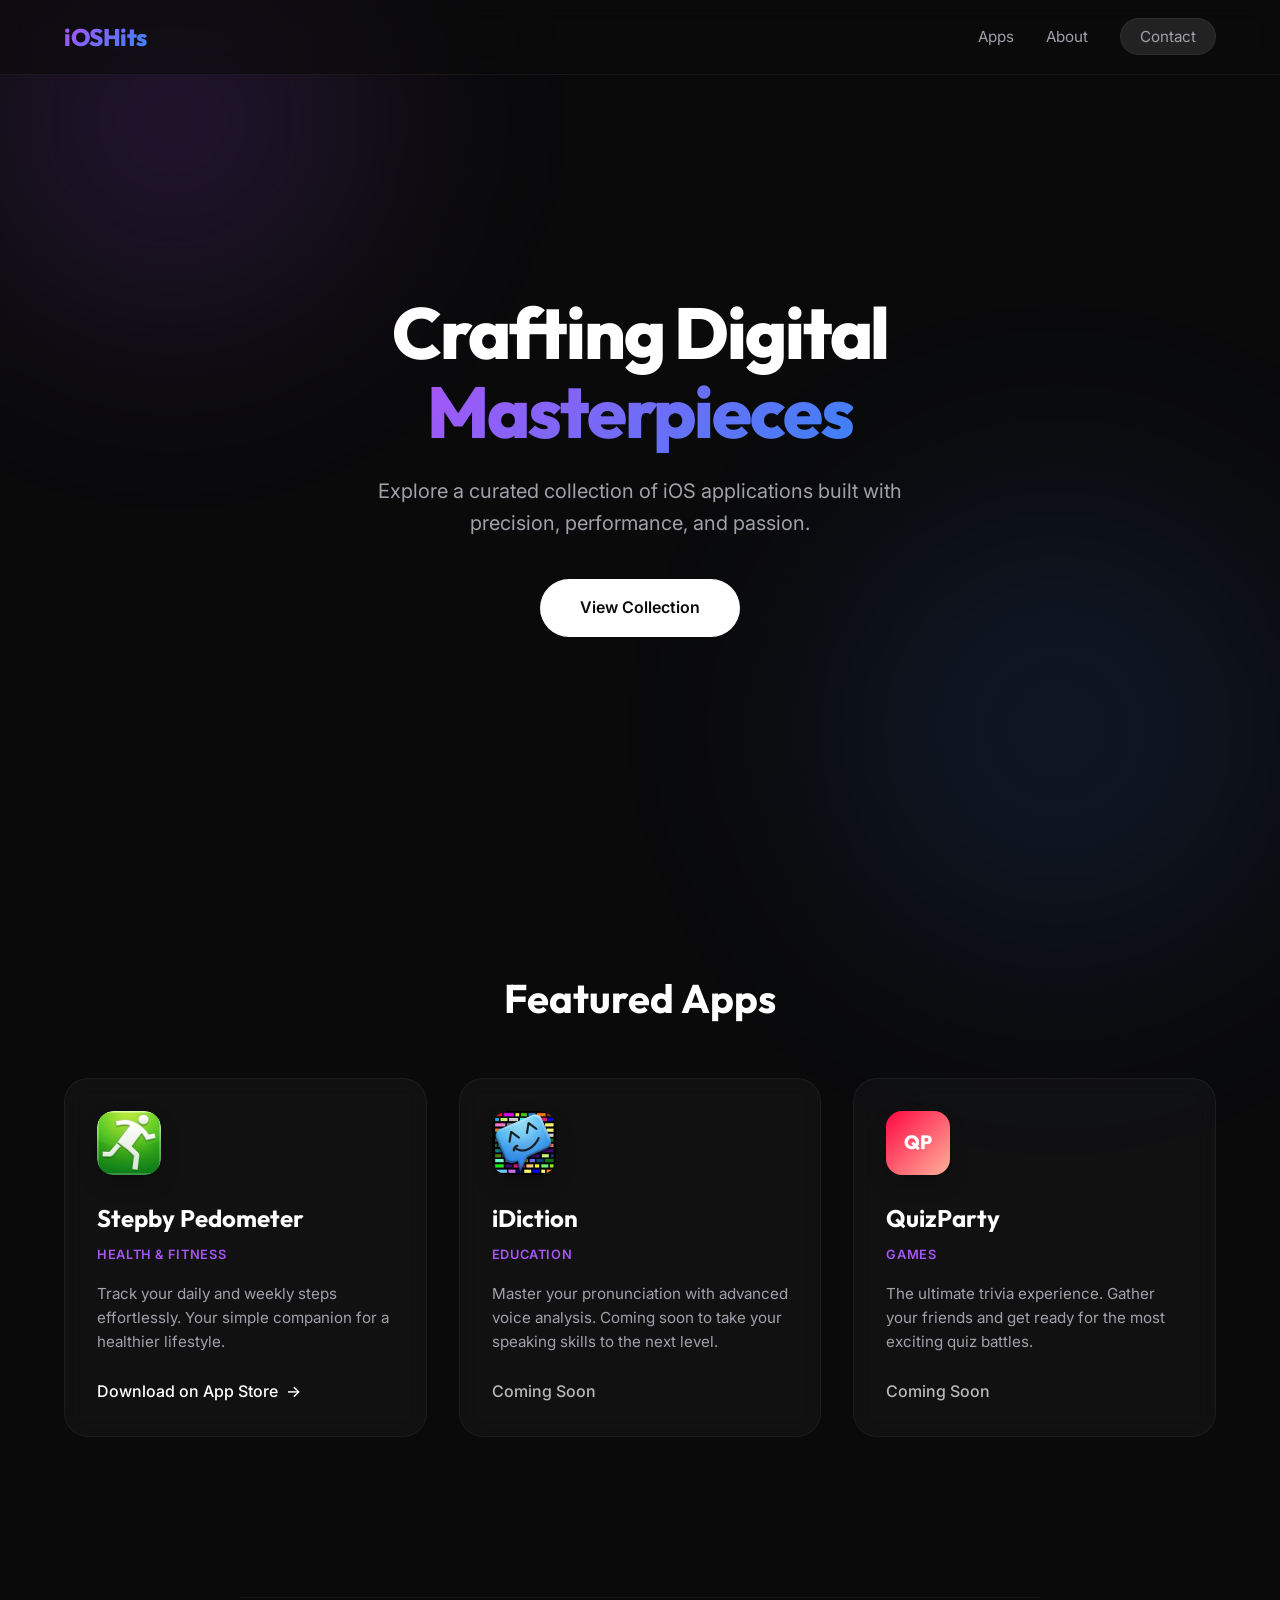
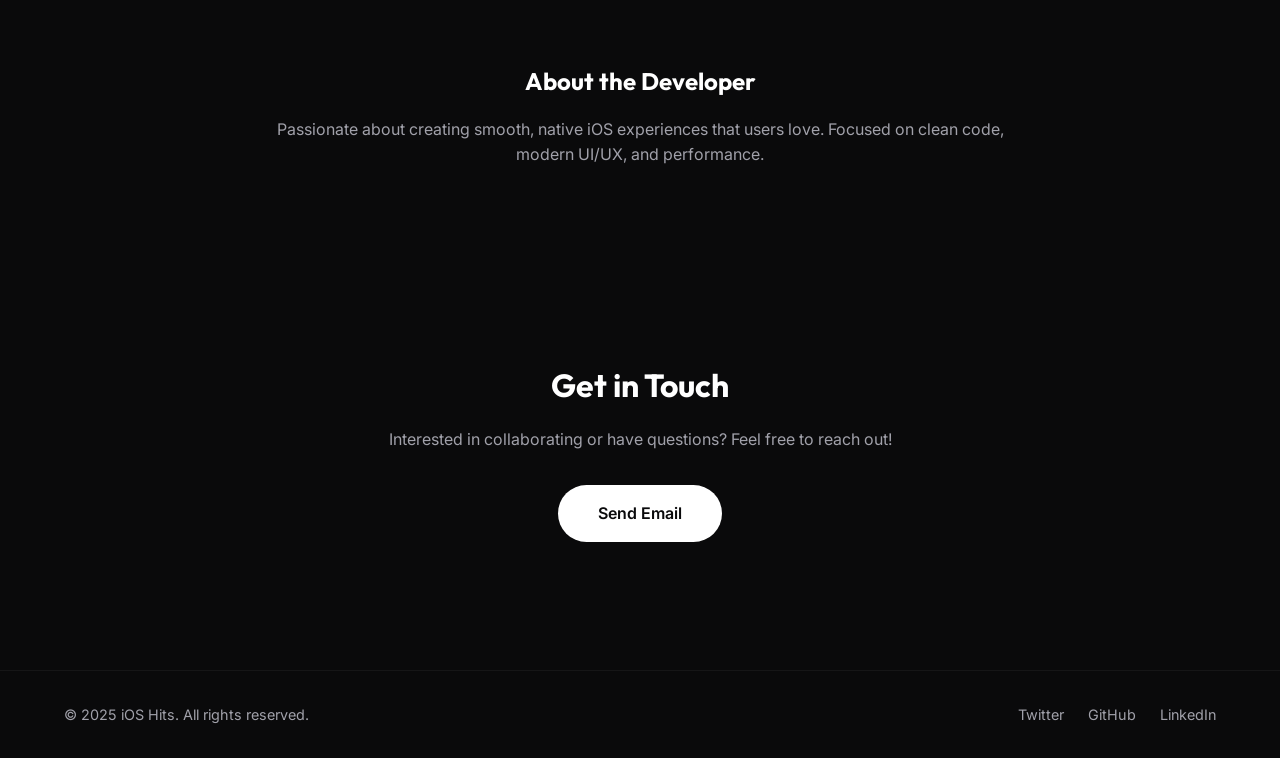
==== index.html @ 5b9ef32a "Fix header + icon styling" ====
<!DOCTYPE html>
<html lang="en">

<head>
    <meta charset="UTF-8">
    <meta name="viewport" content="width=device-width, initial-scale=1.0">
    <title>iOS Hits - Premium Mobile Experiences</title>
    <meta name="description"
        content="Discover a collection of high-quality, crafted iOS applications designed to enhance your daily life.">
    <link rel="stylesheet" href="style.css?v=20251221">
    <link rel="preconnect" href="https://fonts.googleapis.com">
    <link rel="preconnect" href="https://fonts.gstatic.com" crossorigin>
    <link
        href="https://fonts.googleapis.com/css2?family=Outfit:wght@300;400;600;800&family=Inter:wght@400;500;600&display=swap"
        rel="stylesheet">
</head>

<body>
    <div class="background-glob"></div>
    <div class="background-glob-2"></div>

    <header class="glass-header">
        <nav>
            <div class="logo">iOSHits</div>
            <button class="mobile-menu-toggle" aria-label="Toggle menu">
                <span></span>
                <span></span>
                <span></span>
            </button>
            <ul class="nav-links">
                <li><a href="#apps">Apps</a></li>
                <li><a href="#about">About</a></li>
                <li><a href="#contact" class="cta-button">Contact</a></li>
            </ul>
        </nav>
    </header>

    <main>
        <section class="hero">
            <div class="hero-content">
                <h1>Crafting Digital <br><span class="gradient-text">Masterpieces</span></h1>
                <p>Explore a curated collection of iOS applications built with precision, performance, and passion.</p>
                <a href="#apps" class="primary-button">View Collection</a>
            </div>
        </section>

        <section id="apps" class="apps-section">
            <h2 class="section-title">Featured Apps</h2>
            <div class="apps-grid">
                <!-- App 1: Stepby Daily Weekly Pedometer -->
                <div class="app-card glass-card">
                    <div class="app-icon" data-fallback="👟" aria-hidden="true">
                        <img src="stepby_icon_128.jpg" alt="Stepby Pedometer Icon" width="64" height="64" loading="lazy" decoding="async">
                    </div>
                    <div class="app-info">
                        <h3>Stepby Pedometer</h3>
                        <p class="app-tag">Health & Fitness</p>
                        <p class="app-desc">Track your daily and weekly steps effortlessly. Your simple companion for a
                            healthier lifestyle.</p>
                        <a href="https://apps.apple.com/us/app/stepby-daily-weekly-pedometer/id1224976347"
                            target="_blank" class="app-link">Download on App Store <span class="arrow">→</span></a>
                    </div>
                </div>

                <!-- App 2: iDiction -->
                <div class="app-card glass-card">
                    <div class="app-icon" data-fallback="🎤" aria-hidden="true">
                        <img src="idiction_icon_128.jpg" alt="iDiction Icon" width="64" height="64" loading="lazy" decoding="async">
                    </div>
                    <div class="app-info">
                        <h3>iDiction</h3>
                        <p class="app-tag">Education</p>
                        <p class="app-desc">Master your pronunciation with advanced voice analysis. Coming soon to take
                            your speaking skills to the next level.</p>
                        <span class="app-link" style="opacity: 0.7; cursor: default;">Coming Soon</span>
                    </div>
                </div>

                <!-- App 3: QuizParty -->
                <div class="app-card glass-card">
                    <div class="app-icon" style="background: linear-gradient(135deg, #ff0844, #ffb199);">QP</div>
                    <div class="app-info">
                        <h3>QuizParty</h3>
                        <p class="app-tag">Games</p>
                        <p class="app-desc">The ultimate trivia experience. Gather your friends and get ready for the
                            most exciting quiz battles.</p>
                        <span class="app-link" style="opacity: 0.7; cursor: default;">Coming Soon</span>
                    </div>
                </div>
            </div>
        </section>

        <section id="about" class="about-section glass-panel">
            <h2>About the Developer</h2>
            <p>Passionate about creating smooth, native iOS experiences that users love. Focused on clean code, modern
                UI/UX, and performance.</p>
        </section>

        <section id="contact" class="contact-section glass-panel">
            <h2>Get in Touch</h2>
            <p>Interested in collaborating or have questions? Feel free to reach out!</p>
            <a href="mailto:contact@ioshits.com" class="primary-button">Send Email</a>
        </section>
    </main>

    <footer>
        <p>&copy; 2025 iOS Hits. All rights reserved.</p>
        <div class="social-links">
            <a href="#">Twitter</a>
            <a href="#">GitHub</a>
            <a href="#">LinkedIn</a>
        </div>
    </footer>

    <script src="script.js?v=20251221"></script>
</body>

</html>
---- style.css ----
:root {
    --bg-color: #0a0a0b;
    --text-primary: #ffffff;
    --text-secondary: #a1a1aa;
    --accent-gradient: linear-gradient(135deg, #a855f7 0%, #3b82f6 100%);
    --card-bg: rgba(255, 255, 255, 0.03);
    --glass-border: rgba(255, 255, 255, 0.05);
    --primary-font: 'Outfit', sans-serif;
    /* Headings */
    --body-font: 'Inter', sans-serif;
    /* Body */
}

* {
    margin: 0;
    padding: 0;
    box-sizing: border-box;
}

body {
    background-color: var(--bg-color);
    color: var(--text-primary);
    font-family: var(--body-font);
    overflow-x: hidden;
    line-height: 1.6;
}

/* Background Gradients */
.background-glob {
    position: fixed;
    top: -20%;
    left: -10%;
    width: 600px;
    height: 600px;
    background: radial-gradient(circle, rgba(168, 85, 247, 0.2) 0%, rgba(0, 0, 0, 0) 70%);
    border-radius: 50%;
    z-index: -1;
    filter: blur(80px);
    animation: float 20s infinite alternate;
}

.background-glob-2 {
    position: fixed;
    bottom: -20%;
    right: -10%;
    width: 700px;
    height: 700px;
    background: radial-gradient(circle, rgba(59, 130, 246, 0.15) 0%, rgba(0, 0, 0, 0) 70%);
    border-radius: 50%;
    z-index: -1;
    filter: blur(80px);
    animation: float-delayed 25s infinite alternate;
}

@keyframes float {
    0% {
        transform: translate(0, 0);
    }

    100% {
        transform: translate(100px, 50px);
    }
}

@keyframes float-delayed {
    0% {
        transform: translate(0, 0);
    }

    100% {
        transform: translate(-100px, -50px);
    }
}

/* Header */
.glass-header {
    position: fixed;
    top: 0;
    width: 100%;
    padding: 1.5rem 5%;
    background: rgba(10, 10, 11, 0.6);
    backdrop-filter: blur(12px);
    border-bottom: 1px solid var(--glass-border);
    z-index: 1000;
}

.glass-header nav {
    width: 100%;
    display: flex;
    align-items: center;
    justify-content: space-between;
}

.logo {
    font-family: var(--primary-font);
    font-weight: 800;
    font-size: 1.5rem;
    line-height: 1;
    letter-spacing: -0.02em;
    background: var(--accent-gradient);
    -webkit-background-clip: text;
    -webkit-text-fill-color: transparent;
}

.mobile-menu-toggle {
    display: none;
    flex-direction: column;
    gap: 0.4rem;
    background: none;
    border: none;
    cursor: pointer;
    padding: 0.5rem;
    z-index: 1001;
}

.mobile-menu-toggle span {
    width: 25px;
    height: 2px;
    background: var(--text-primary);
    border-radius: 2px;
    transition: all 0.3s;
}

.mobile-menu-toggle.active span:nth-child(1) {
    transform: rotate(45deg) translate(7px, 7px);
}

.mobile-menu-toggle.active span:nth-child(2) {
    opacity: 0;
}

.mobile-menu-toggle.active span:nth-child(3) {
    transform: rotate(-45deg) translate(7px, -7px);
}

.nav-links {
    list-style: none;
    display: flex;
    gap: 2rem;
    align-items: center;
    margin: 0;
    padding: 0;
}

.nav-links li {
    list-style: none;
}

.nav-links li::marker {
    content: '';
}

.nav-links a {
    color: var(--text-secondary);
    text-decoration: none;
    font-size: 0.95rem;
    transition: color 0.3s;
}

.nav-links a:hover {
    color: var(--text-primary);
}

.cta-button {
    padding: 0.5rem 1.2rem;
    background: rgba(255, 255, 255, 0.1);
    border-radius: 20px;
    border: 1px solid var(--glass-border);
    transition: all 0.3s;
}

.cta-button:hover {
    background: rgba(255, 255, 255, 0.2);
    transform: translateY(-2px);
}

/* Hero Section */
.hero {
    min-height: 90vh;
    display: flex;
    align-items: center;
    justify-content: center;
    text-align: center;
    padding: 0 1rem;
    margin-top: 60px;
}

.hero h1 {
    font-family: var(--primary-font);
    font-size: 4.5rem;
    line-height: 1.1;
    font-weight: 800;
    margin-bottom: 1.5rem;
    letter-spacing: -0.03em;
}

.gradient-text {
    background: var(--accent-gradient);
    -webkit-background-clip: text;
    -webkit-text-fill-color: transparent;
}

.hero p {
    font-size: 1.25rem;
    color: var(--text-secondary);
    max-width: 600px;
    margin: 0 auto 2.5rem;
}

.primary-button {
    display: inline-block;
    padding: 1rem 2.5rem;
    background: var(--text-primary);
    color: var(--bg-color);
    text-decoration: none;
    font-weight: 600;
    border-radius: 50px;
    transition: transform 0.3s, box-shadow 0.3s;
}

.primary-button:hover {
    transform: translateY(-3px);
    box-shadow: 0 10px 30px rgba(255, 255, 255, 0.15);
}

/* Apps Section */
.apps-section {
    padding: 6rem 5%;
}

.section-title {
    font-family: var(--primary-font);
    font-size: 2.5rem;
    margin-bottom: 3rem;
    text-align: center;
}

.apps-grid {
    display: grid;
    grid-template-columns: repeat(auto-fit, minmax(300px, 1fr));
    gap: 2rem;
    max-width: 1200px;
    margin: 0 auto;
}

.glass-card {
    background: var(--card-bg);
    border: 1px solid var(--glass-border);
    border-radius: 24px;
    padding: 2rem;
    transition: transform 0.3s, background 0.3s;
    backdrop-filter: blur(10px);
    display: flex;
    flex-direction: column;
    align-items: flex-start;
}

.glass-card:hover {
    transform: translateY(-10px);
    background: rgba(255, 255, 255, 0.06);
    border-color: rgba(255, 255, 255, 0.1);
}

.app-icon {
    width: 64px;
    height: 64px;
    border-radius: 16px;
    margin-bottom: 1.5rem;
    display: flex;
    align-items: center;
    justify-content: center;
    padding: 0;
    font-weight: 800;
    font-family: var(--primary-font);
    font-size: 1.2rem;
    line-height: 1;
    color: white;
    box-shadow: 0 10px 20px rgba(0, 0, 0, 0.2);
    overflow: hidden;
    background: var(--card-bg);
}

.app-icon img {
    width: 100%;
    height: 100%;
    display: block;
    object-fit: cover;
    border-radius: 16px;
    -webkit-mask-image: -webkit-radial-gradient(white, black);
}

.app-info h3 {
    font-size: 1.5rem;
    margin-bottom: 0.5rem;
    font-family: var(--primary-font);
}

.app-tag {
    font-size: 0.8rem;
    text-transform: uppercase;
    letter-spacing: 0.05em;
    color: #a855f7;
    margin-bottom: 1rem;
    font-weight: 600;
}

.app-desc {
    color: var(--text-secondary);
    margin-bottom: 1.5rem;
    font-size: 0.95rem;
}

.app-link {
    color: var(--text-primary);
    text-decoration: none;
    font-weight: 500;
    display: flex;
    align-items: center;
    gap: 0.5rem;
    margin-top: auto;
    transition: gap 0.3s;
}

.app-link:hover {
    gap: 0.8rem;
    background: var(--accent-gradient);
    -webkit-background-clip: text;
    -webkit-text-fill-color: transparent;
}

/* About Section */
.about-section {
    max-width: 800px;
    margin: 4rem auto;
    text-align: center;
    padding: 4rem 2rem;
    border-top: 1px solid var(--glass-border);
}

.about-section h2 {
    font-family: var(--primary-font);
    margin-bottom: 1rem;
}

.about-section p {
    color: var(--text-secondary);
}

/* Contact Section */
.contact-section {
    max-width: 800px;
    margin: 4rem auto;
    text-align: center;
    padding: 4rem 2rem;
}

.contact-section h2 {
    font-family: var(--primary-font);
    margin-bottom: 1rem;
    font-size: 2rem;
}

.contact-section p {
    color: var(--text-secondary);
    margin-bottom: 2rem;
}

/* Footer */
footer {
    padding: 2rem 5%;
    border-top: 1px solid var(--glass-border);
    display: flex;
    justify-content: space-between;
    align-items: center;
    color: var(--text-secondary);
    font-size: 0.9rem;
}

.social-links {
    display: flex;
    gap: 1.5rem;
}

.social-links a {
    color: var(--text-secondary);
    text-decoration: none;
    transition: color 0.3s;
}

.social-links a:hover {
    color: var(--text-primary);
}

/* Responsive */
@media (max-width: 768px) {
    .hero h1 {
        font-size: 3rem;
    }

    .glass-header {
        padding: 1.5rem;
    }
        margin-top: 110px;
    .mobile-menu-toggle {
        display: flex;
    }

    .nav-links {
        position: fixed;
        top: 70px;
        right: -100%;
        width: 70%;
        height: calc(100vh - 70px);
        background: rgba(10, 10, 11, 0.95);
        backdrop-filter: blur(20px);
        flex-direction: column;
        padding: 2rem;
        gap: 1.5rem;
        border-left: 1px solid var(--glass-border);
        transition: right 0.3s ease;
    }

    .nav-links.active {
        right: 0;
    }

    .nav-links li {
        width: 100%;
    }

    .nav-links a {
        font-size: 1.2rem;
    }

    footer {
        flex-direction: column;
        gap: 1rem;
        text-align: center;
    }
}
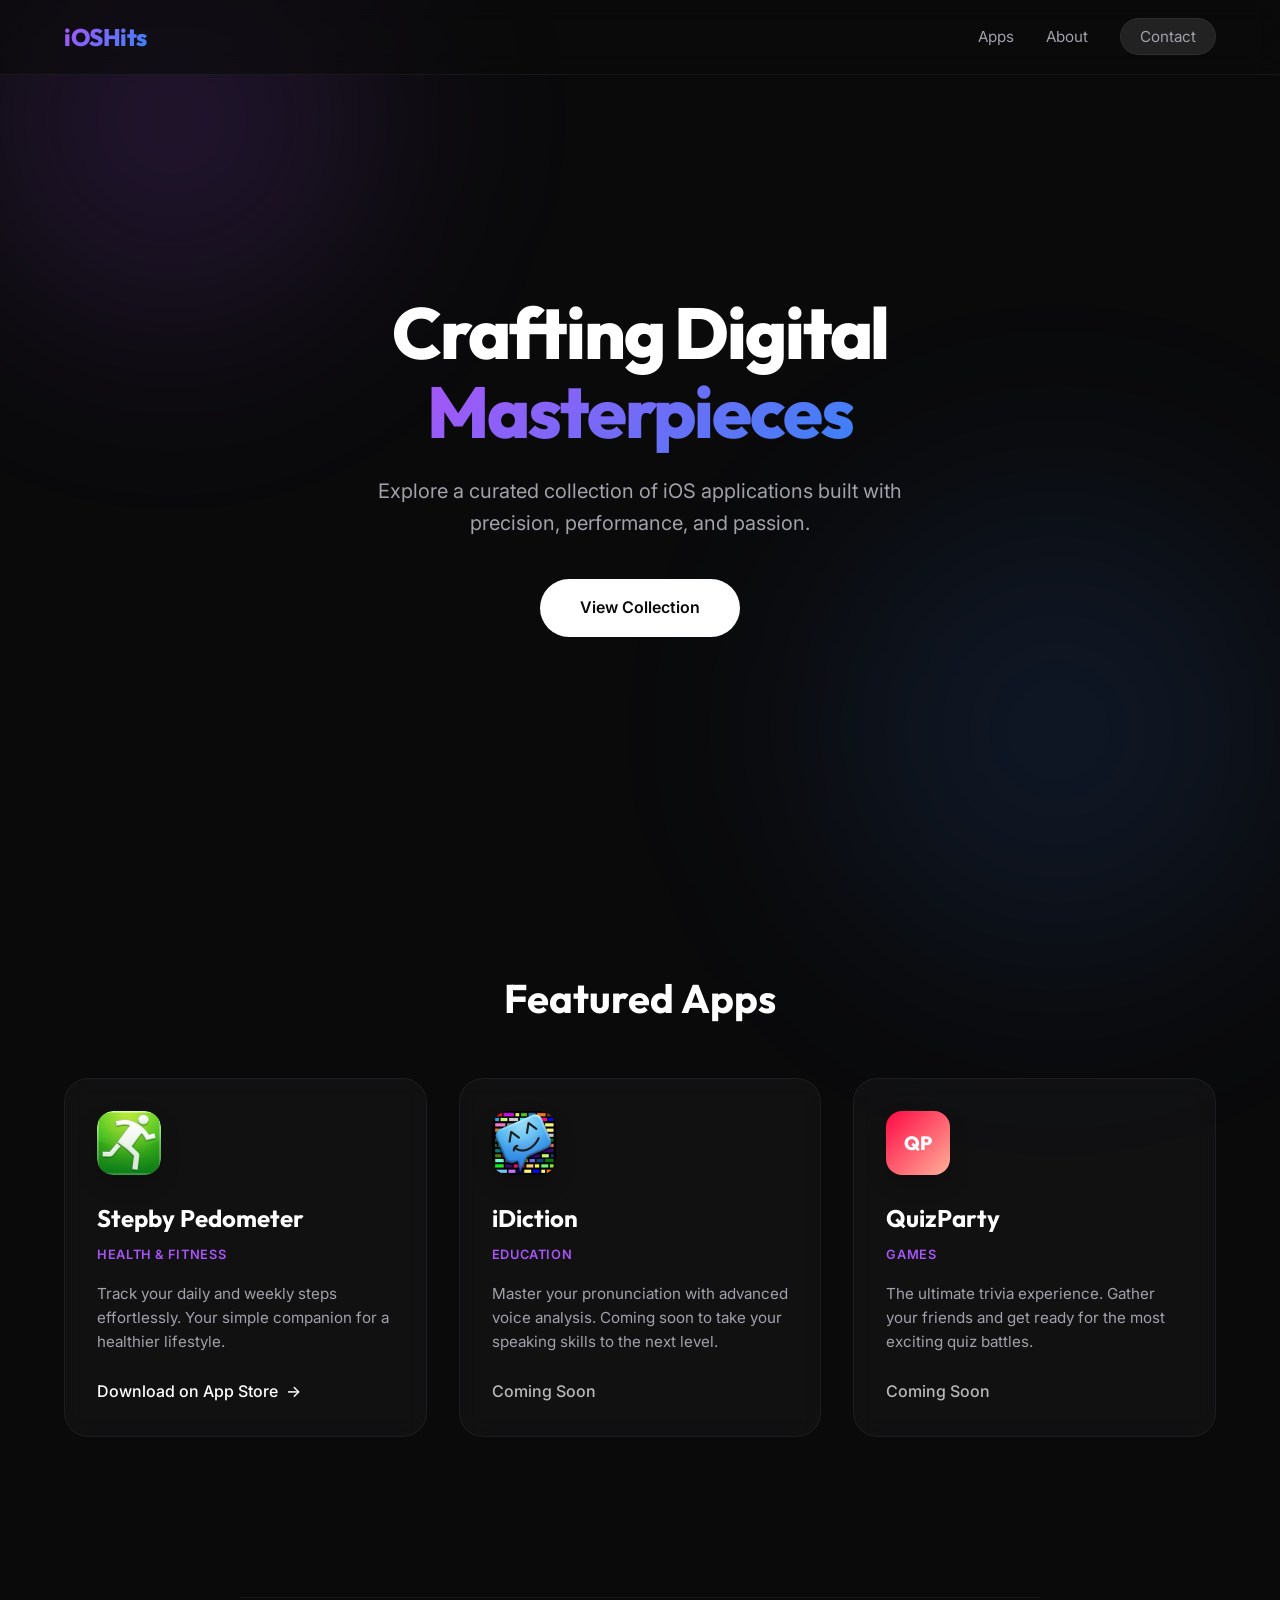
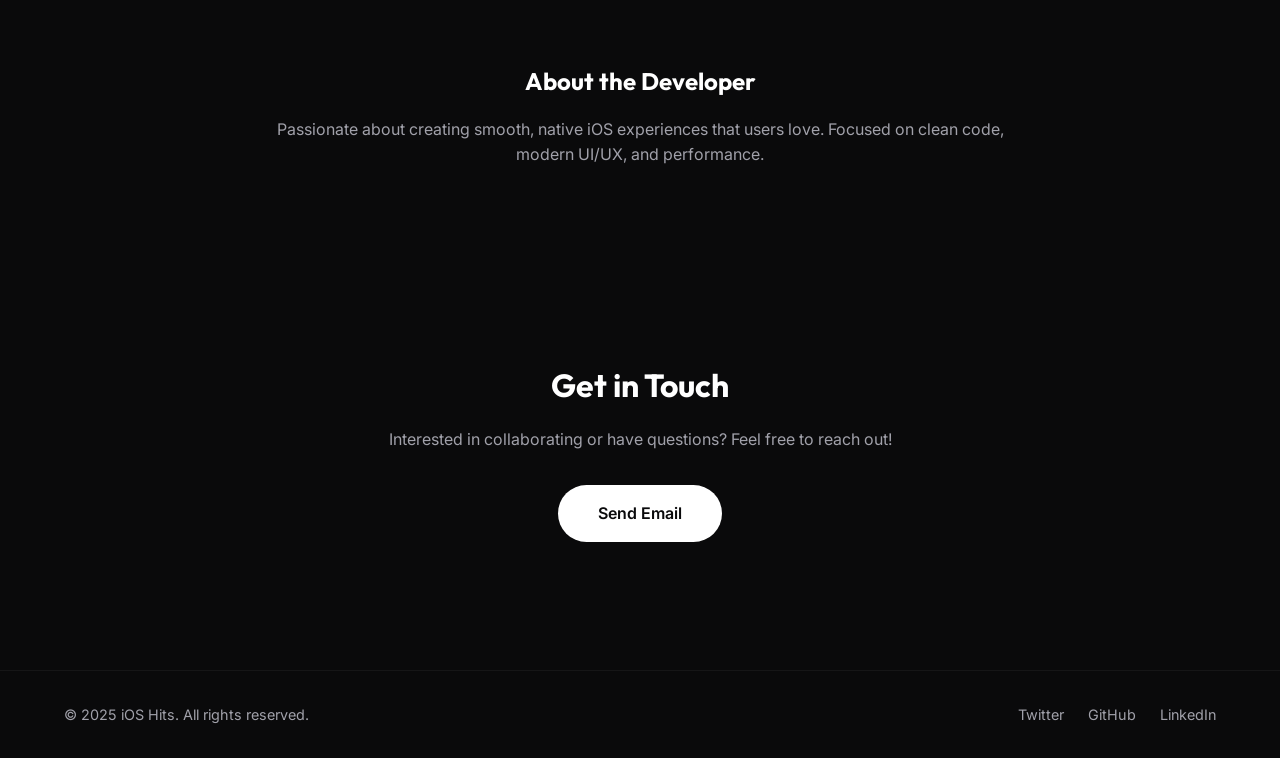
==== commit 01636f7e: "Add HIT favicon" ====
--- a/index.html
+++ b/index.html
@@ -7,6 +7,8 @@
     <title>iOS Hits - Premium Mobile Experiences</title>
     <meta name="description"
         content="Discover a collection of high-quality, crafted iOS applications designed to enhance your daily life.">
+    <link rel="icon" href="favicon.svg?v=20251221-2" type="image/svg+xml">
+    <link rel="icon" href="favicon.svg?v=20251221-2" sizes="any">
     <link rel="stylesheet" href="style.css?v=20251221">
     <link rel="preconnect" href="https://fonts.googleapis.com">
     <link rel="preconnect" href="https://fonts.gstatic.com" crossorigin>
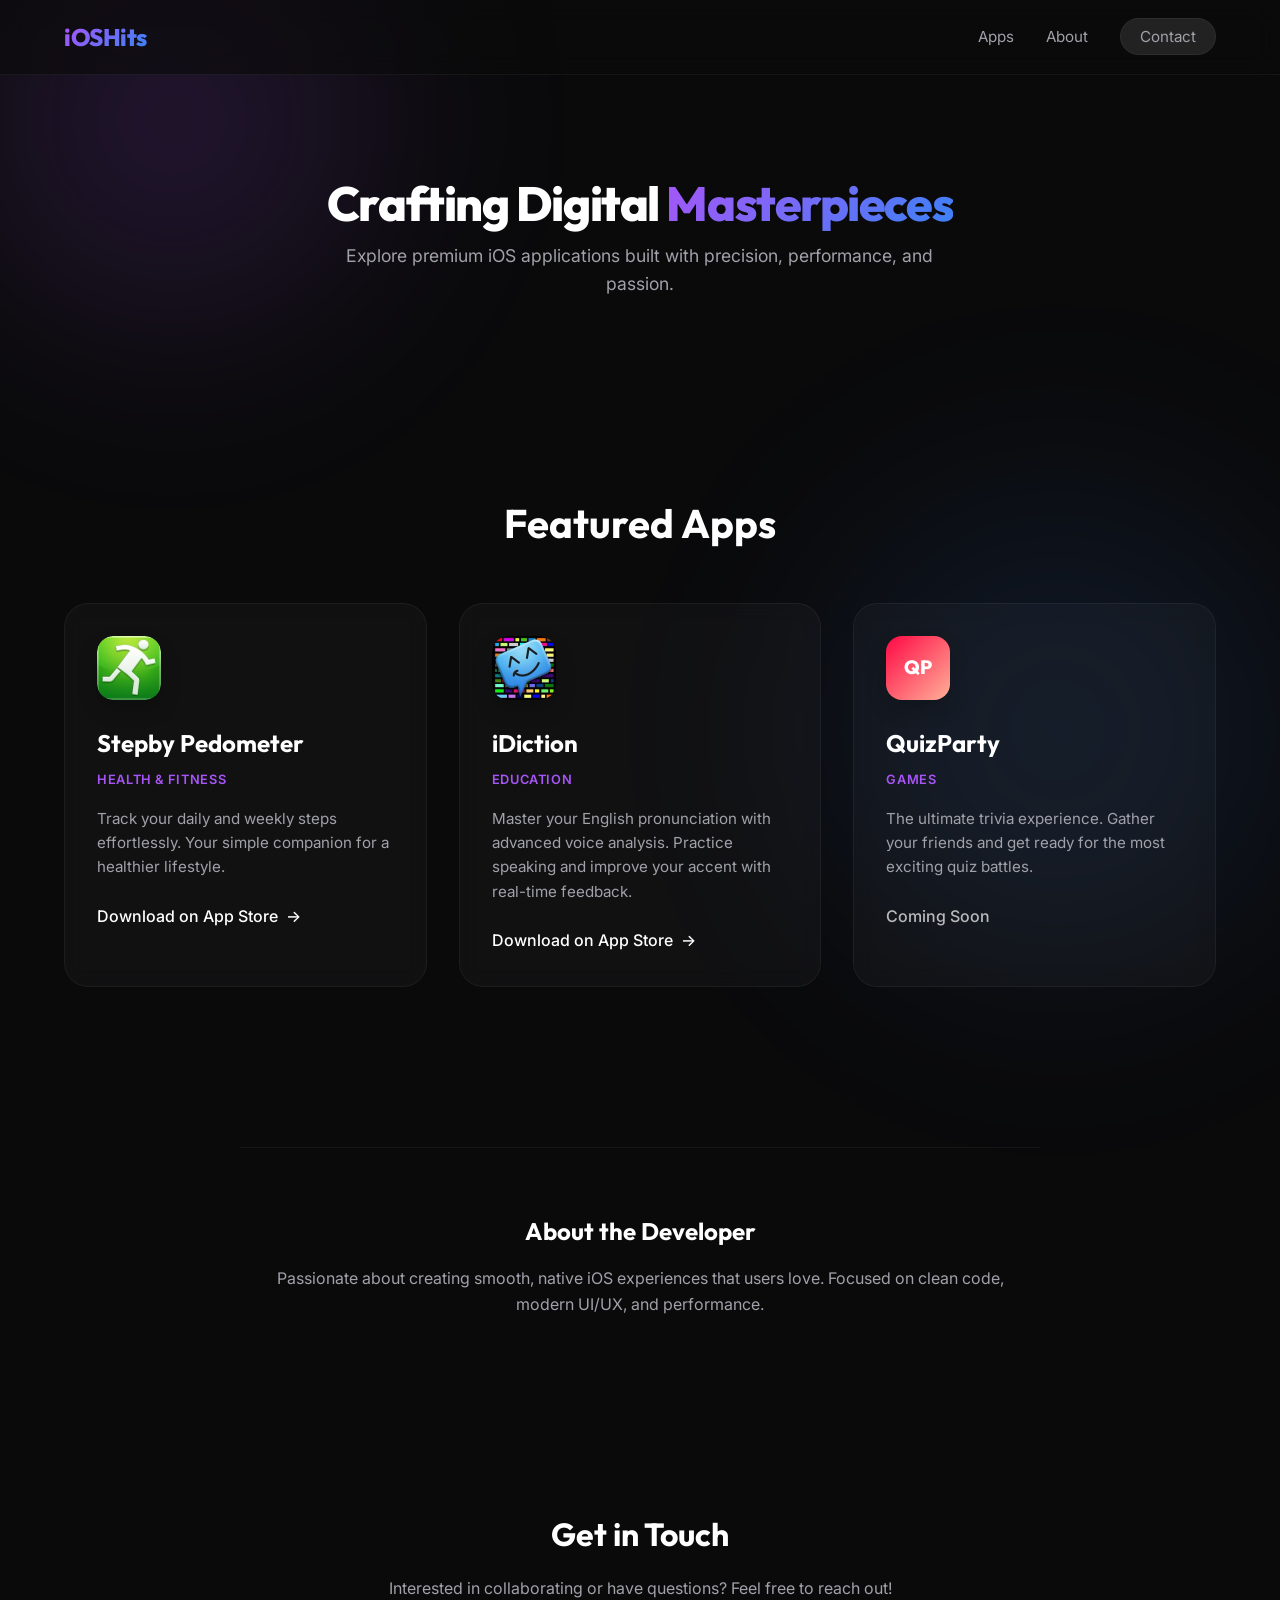
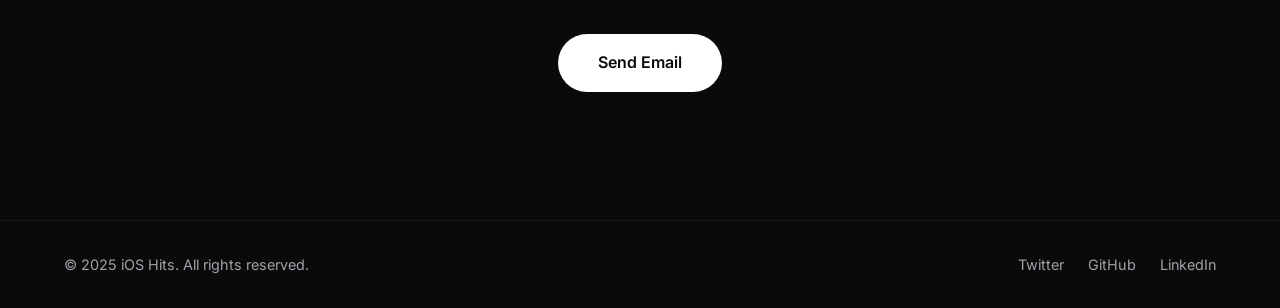
==== commit 9948fc8b: "Major SEO and UX improvements - iDiction App Store link, compact hero, meta tags, sitemap, robots.tx" ====
--- a/index.html
+++ b/index.html
@@ -4,17 +4,88 @@
 <head>
     <meta charset="UTF-8">
     <meta name="viewport" content="width=device-width, initial-scale=1.0">
-    <title>iOS Hits - Premium Mobile Experiences</title>
+    <title>iOS Hits - Premium iOS Applications | Stepby & iDiction</title>
     <meta name="description"
-        content="Discover a collection of high-quality, crafted iOS applications designed to enhance your daily life.">
+        content="Discover premium iOS applications by iOS Hits. Download Stepby Pedometer for step tracking and iDiction for pronunciation mastery. Available on the App Store.">
+    <meta name="keywords"
+        content="iOS apps, iPhone apps, Stepby, iDiction, pedometer, pronunciation app, step counter, English pronunciation, App Store">
+    <meta name="author" content="iOS Hits">
+    <meta name="robots" content="index, follow">
+
+    <!-- Open Graph / Facebook -->
+    <meta property="og:type" content="website">
+    <meta property="og:url" content="https://ioshits.com/">
+    <meta property="og:title" content="iOS Hits - Premium iOS Applications">
+    <meta property="og:description"
+        content="Discover premium iOS applications. Download Stepby Pedometer and iDiction from the App Store.">
+    <meta property="og:image" content="https://ioshits.com/og-image.png">
+    <meta property="og:site_name" content="iOS Hits">
+
+    <!-- Twitter -->
+    <meta name="twitter:card" content="summary_large_image">
+    <meta name="twitter:url" content="https://ioshits.com/">
+    <meta name="twitter:title" content="iOS Hits - Premium iOS Applications">
+    <meta name="twitter:description"
+        content="Discover premium iOS applications. Download Stepby Pedometer and iDiction from the App Store.">
+    <meta name="twitter:image" content="https://ioshits.com/og-image.png">
+
+    <!-- Canonical URL -->
+    <link rel="canonical" href="https://ioshits.com/">
+
     <link rel="icon" href="favicon.svg?v=20251221-2" type="image/svg+xml">
     <link rel="icon" href="favicon.svg?v=20251221-2" sizes="any">
-    <link rel="stylesheet" href="style.css?v=20251221">
+    <link rel="stylesheet" href="style.css?v=20251224">
     <link rel="preconnect" href="https://fonts.googleapis.com">
     <link rel="preconnect" href="https://fonts.gstatic.com" crossorigin>
     <link
         href="https://fonts.googleapis.com/css2?family=Outfit:wght@300;400;600;800&family=Inter:wght@400;500;600&display=swap"
         rel="stylesheet">
+
+    <!-- Structured Data -->
+    <script type="application/ld+json">
+    {
+        "@context": "https://schema.org",
+        "@type": "Organization",
+        "name": "iOS Hits",
+        "url": "https://ioshits.com",
+        "logo": "https://ioshits.com/favicon.svg",
+        "description": "Premium iOS application developer",
+        "sameAs": []
+    }
+    </script>
+    <script type="application/ld+json">
+    {
+        "@context": "https://schema.org",
+        "@type": "SoftwareApplication",
+        "name": "Stepby Pedometer",
+        "operatingSystem": "iOS",
+        "applicationCategory": "HealthApplication",
+        "offers": {
+            "@type": "Offer",
+            "price": "0",
+            "priceCurrency": "USD"
+        },
+        "aggregateRating": {
+            "@type": "AggregateRating",
+            "ratingValue": "4.5",
+            "ratingCount": "100"
+        }
+    }
+    </script>
+    <script type="application/ld+json">
+    {
+        "@context": "https://schema.org",
+        "@type": "SoftwareApplication",
+        "name": "iDiction",
+        "operatingSystem": "iOS",
+        "applicationCategory": "EducationalApplication",
+        "offers": {
+            "@type": "Offer",
+            "price": "0",
+            "priceCurrency": "USD"
+        }
+    }
+    </script>
 </head>
 
 <body>
@@ -38,11 +109,10 @@
     </header>
 
     <main>
-        <section class="hero">
+        <section class="hero hero-compact">
             <div class="hero-content">
-                <h1>Crafting Digital <br><span class="gradient-text">Masterpieces</span></h1>
-                <p>Explore a curated collection of iOS applications built with precision, performance, and passion.</p>
-                <a href="#apps" class="primary-button">View Collection</a>
+                <h1>Crafting Digital <span class="gradient-text">Masterpieces</span></h1>
+                <p>Explore premium iOS applications built with precision, performance, and passion.</p>
             </div>
         </section>
 
@@ -52,7 +122,8 @@
                 <!-- App 1: Stepby Daily Weekly Pedometer -->
                 <div class="app-card glass-card">
                     <div class="app-icon" data-fallback="👟" aria-hidden="true">
-                        <img src="stepby_icon_128.jpg" alt="Stepby Pedometer Icon" width="64" height="64" loading="lazy" decoding="async">
+                        <img src="stepby_icon_128.jpg" alt="Stepby Pedometer Icon" width="64" height="64" loading="lazy"
+                            decoding="async">
                     </div>
                     <div class="app-info">
                         <h3>Stepby Pedometer</h3>
@@ -67,14 +138,16 @@
                 <!-- App 2: iDiction -->
                 <div class="app-card glass-card">
                     <div class="app-icon" data-fallback="🎤" aria-hidden="true">
-                        <img src="idiction_icon_128.jpg" alt="iDiction Icon" width="64" height="64" loading="lazy" decoding="async">
+                        <img src="idiction_icon_128.jpg" alt="iDiction - English Pronunciation App Icon" width="64"
+                            height="64" loading="lazy" decoding="async">
                     </div>
                     <div class="app-info">
                         <h3>iDiction</h3>
                         <p class="app-tag">Education</p>
-                        <p class="app-desc">Master your pronunciation with advanced voice analysis. Coming soon to take
-                            your speaking skills to the next level.</p>
-                        <span class="app-link" style="opacity: 0.7; cursor: default;">Coming Soon</span>
+                        <p class="app-desc">Master your English pronunciation with advanced voice analysis. Practice
+                            speaking and improve your accent with real-time feedback.</p>
+                        <a href="https://apps.apple.com/us/app/idiction/id1199822929" target="_blank" rel="noopener"
+                            class="app-link">Download on App Store <span class="arrow">→</span></a>
                     </div>
                 </div>
 
--- a/style.css
+++ b/style.css
@@ -185,6 +185,23 @@
     margin-top: 60px;
 }
 
+.hero.hero-compact {
+    min-height: 35vh;
+    padding: 2rem 1rem;
+    margin-top: 80px;
+    margin-bottom: 0;
+}
+
+.hero.hero-compact h1 {
+    font-size: 3rem;
+    margin-bottom: 0.75rem;
+}
+
+.hero.hero-compact p {
+    margin-bottom: 0;
+    font-size: 1.1rem;
+}
+
 .hero h1 {
     font-family: var(--primary-font);
     font-size: 4.5rem;
@@ -400,7 +417,16 @@
     .glass-header {
         padding: 1.5rem;
     }
-        margin-top: 110px;
+
+    .hero.hero-compact {
+        margin-top: 90px;
+        min-height: 25vh;
+    }
+
+    .hero.hero-compact h1 {
+        font-size: 2rem;
+    }
+
     .mobile-menu-toggle {
         display: flex;
     }
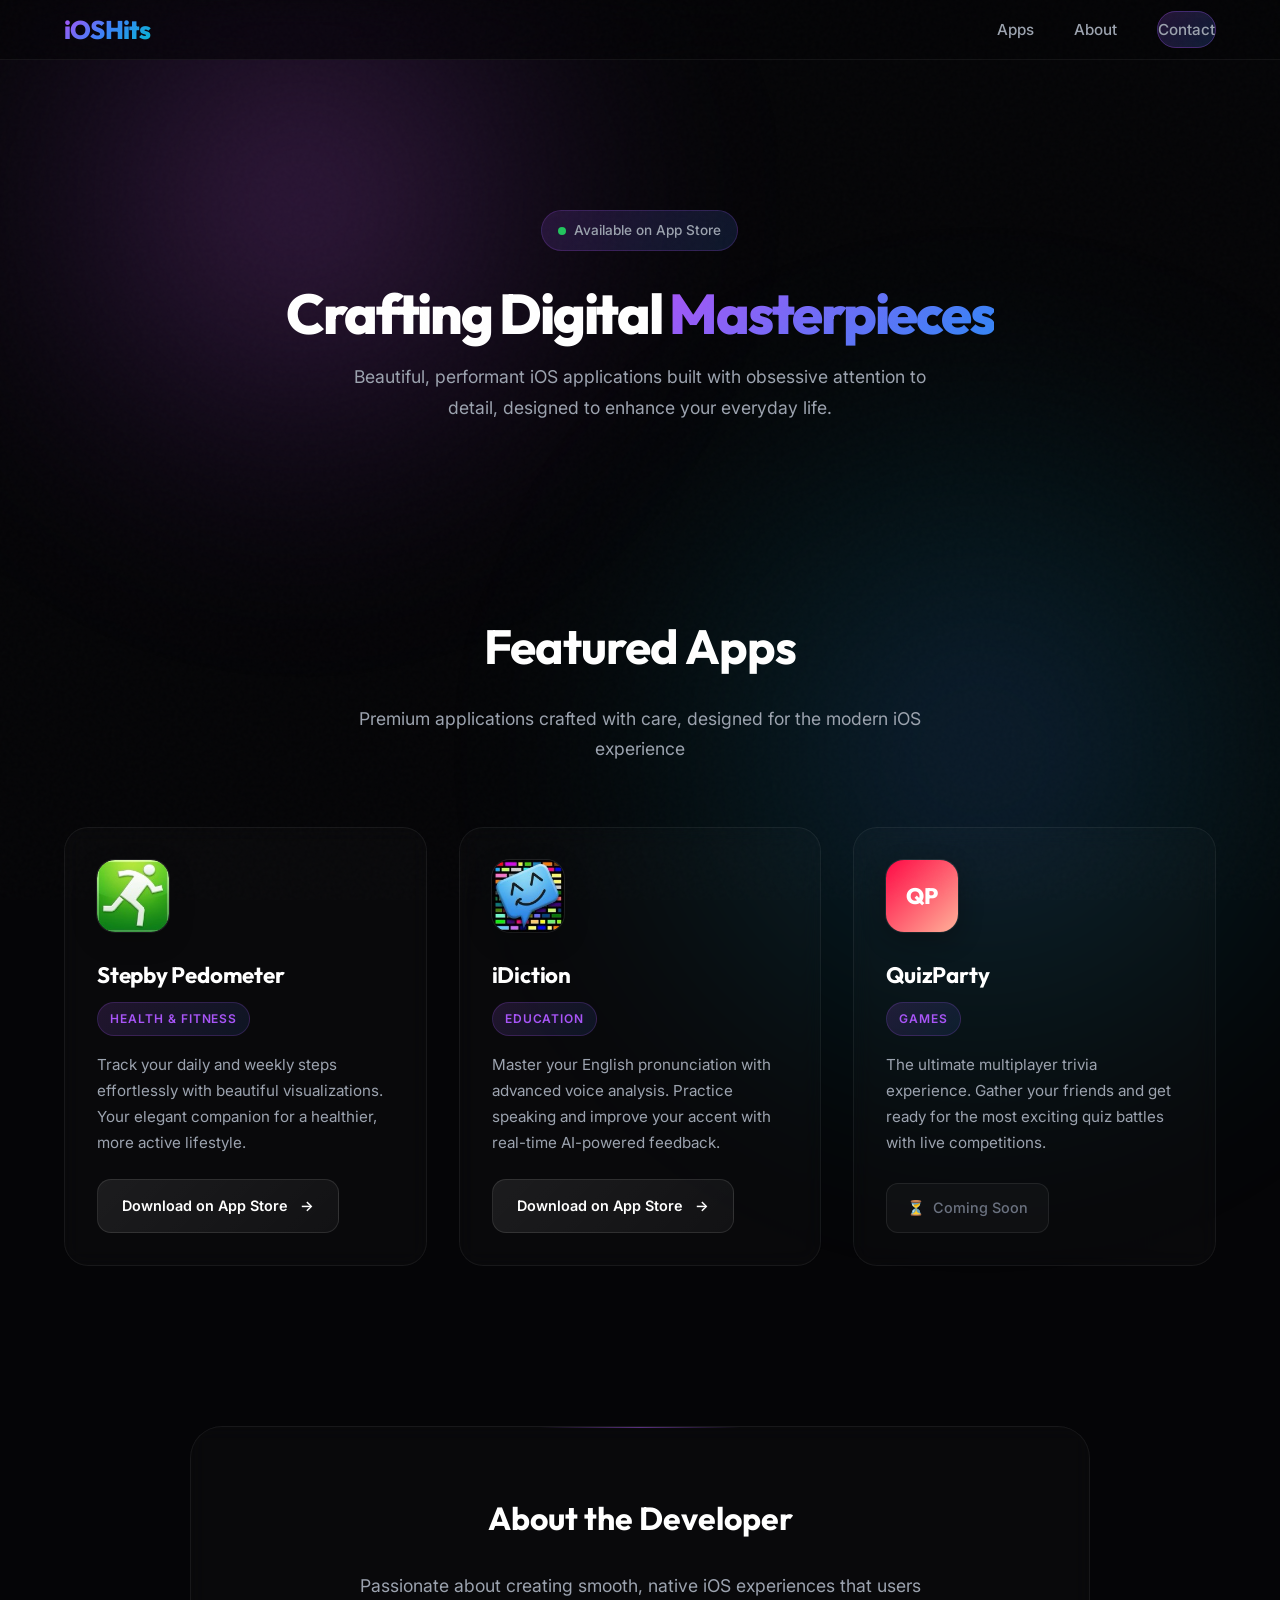
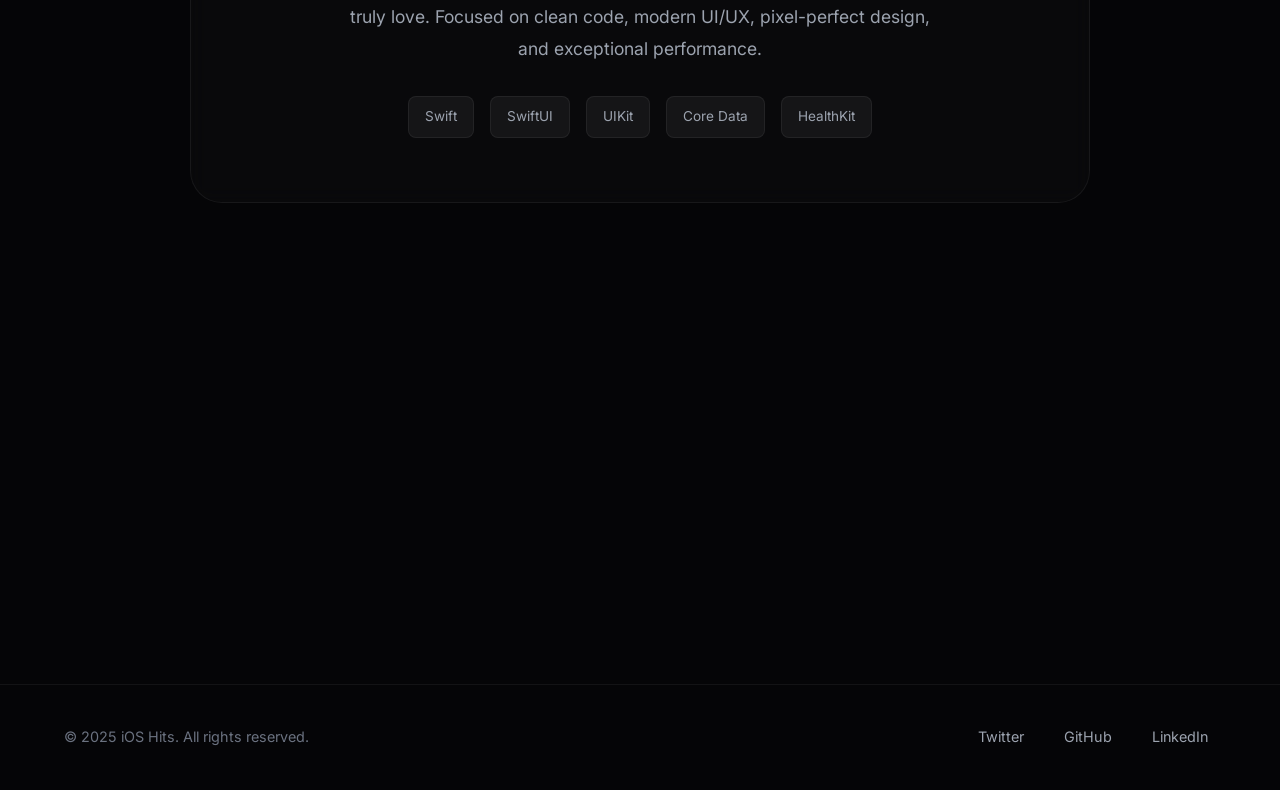
==== commit 05857936: "Redesign landing page with enhanced UI and animations Revamps index.html, script.js, and style.css w" ====
--- a/index.html
+++ b/index.html
@@ -11,6 +11,7 @@
         content="iOS apps, iPhone apps, Stepby, iDiction, pedometer, pronunciation app, step counter, English pronunciation, App Store">
     <meta name="author" content="iOS Hits">
     <meta name="robots" content="index, follow">
+    <meta name="theme-color" content="#050507">
 
     <!-- Open Graph / Facebook -->
     <meta property="og:type" content="website">
@@ -32,13 +33,14 @@
     <!-- Canonical URL -->
     <link rel="canonical" href="https://ioshits.com/">
 
-    <link rel="icon" href="favicon.svg?v=20251221-2" type="image/svg+xml">
-    <link rel="icon" href="favicon.svg?v=20251221-2" sizes="any">
-    <link rel="stylesheet" href="style.css?v=20251224">
+    <link rel="icon" href="favicon.svg?v=20251228" type="image/svg+xml">
+    <link rel="icon" href="favicon.svg?v=20251228" sizes="any">
+    <link rel="apple-touch-icon" href="favicon.svg?v=20251228">
+    <link rel="stylesheet" href="style.css?v=20251228">
     <link rel="preconnect" href="https://fonts.googleapis.com">
     <link rel="preconnect" href="https://fonts.gstatic.com" crossorigin>
     <link
-        href="https://fonts.googleapis.com/css2?family=Outfit:wght@300;400;600;800&family=Inter:wght@400;500;600&display=swap"
+        href="https://fonts.googleapis.com/css2?family=Outfit:wght@300;400;500;600;700;800&family=Inter:wght@400;500;600;700&display=swap"
         rel="stylesheet">
 
     <!-- Structured Data -->
@@ -49,7 +51,7 @@
         "name": "iOS Hits",
         "url": "https://ioshits.com",
         "logo": "https://ioshits.com/favicon.svg",
-        "description": "Premium iOS application developer",
+        "description": "Premium iOS application developer creating beautiful, performant apps",
         "sameAs": []
     }
     </script>
@@ -92,15 +94,15 @@
     <div class="background-glob"></div>
     <div class="background-glob-2"></div>
 
-    <header class="glass-header">
+    <header class="glass-header" id="header">
         <nav>
-            <div class="logo">iOSHits</div>
-            <button class="mobile-menu-toggle" aria-label="Toggle menu">
+            <a href="#" class="logo">iOSHits</a>
+            <button class="mobile-menu-toggle" aria-label="Toggle navigation menu" aria-expanded="false">
                 <span></span>
                 <span></span>
                 <span></span>
             </button>
-            <ul class="nav-links">
+            <ul class="nav-links" role="navigation">
                 <li><a href="#apps">Apps</a></li>
                 <li><a href="#about">About</a></li>
                 <li><a href="#contact" class="cta-button">Contact</a></li>
@@ -109,85 +111,110 @@
     </header>
 
     <main>
-        <section class="hero hero-compact">
+        <section class="hero hero-compact" id="home">
             <div class="hero-content">
+                <div class="hero-badge">
+                    <span class="badge-dot"></span>
+                    Available on App Store
+                </div>
                 <h1>Crafting Digital <span class="gradient-text">Masterpieces</span></h1>
-                <p>Explore premium iOS applications built with precision, performance, and passion.</p>
+                <p>Beautiful, performant iOS applications built with obsessive attention to detail, designed to enhance
+                    your everyday life.</p>
             </div>
         </section>
 
         <section id="apps" class="apps-section">
             <h2 class="section-title">Featured Apps</h2>
+            <p class="section-subtitle">Premium applications crafted with care, designed for the modern iOS experience
+            </p>
+
             <div class="apps-grid">
                 <!-- App 1: Stepby Daily Weekly Pedometer -->
-                <div class="app-card glass-card">
+                <article class="app-card glass-card">
                     <div class="app-icon" data-fallback="👟" aria-hidden="true">
-                        <img src="stepby_icon_128.jpg" alt="Stepby Pedometer Icon" width="64" height="64" loading="lazy"
+                        <img src="stepby_icon_128.jpg" alt="Stepby Pedometer Icon" width="72" height="72" loading="lazy"
                             decoding="async">
                     </div>
                     <div class="app-info">
                         <h3>Stepby Pedometer</h3>
                         <p class="app-tag">Health & Fitness</p>
-                        <p class="app-desc">Track your daily and weekly steps effortlessly. Your simple companion for a
-                            healthier lifestyle.</p>
+                        <p class="app-desc">Track your daily and weekly steps effortlessly with beautiful
+                            visualizations. Your elegant companion for a healthier, more active lifestyle.</p>
                         <a href="https://apps.apple.com/us/app/stepby-daily-weekly-pedometer/id1224976347"
-                            target="_blank" class="app-link">Download on App Store <span class="arrow">→</span></a>
-                    </div>
-                </div>
+                            target="_blank" rel="noopener" class="app-link"
+                            aria-label="Download Stepby Pedometer on App Store">
+                            <span>Download on App Store</span>
+                            <span class="arrow">→</span>
+                        </a>
+                    </div>
+                </article>
 
                 <!-- App 2: iDiction -->
-                <div class="app-card glass-card">
+                <article class="app-card glass-card">
                     <div class="app-icon" data-fallback="🎤" aria-hidden="true">
-                        <img src="idiction_icon_128.jpg" alt="iDiction - English Pronunciation App Icon" width="64"
-                            height="64" loading="lazy" decoding="async">
+                        <img src="idiction_icon_128.jpg" alt="iDiction - English Pronunciation App Icon" width="72"
+                            height="72" loading="lazy" decoding="async">
                     </div>
                     <div class="app-info">
                         <h3>iDiction</h3>
                         <p class="app-tag">Education</p>
                         <p class="app-desc">Master your English pronunciation with advanced voice analysis. Practice
-                            speaking and improve your accent with real-time feedback.</p>
+                            speaking and improve your accent with real-time AI-powered feedback.</p>
                         <a href="https://apps.apple.com/us/app/idiction/id1199822929" target="_blank" rel="noopener"
-                            class="app-link">Download on App Store <span class="arrow">→</span></a>
-                    </div>
-                </div>
+                            class="app-link" aria-label="Download iDiction on App Store">
+                            <span>Download on App Store</span>
+                            <span class="arrow">→</span>
+                        </a>
+                    </div>
+                </article>
 
                 <!-- App 3: QuizParty -->
-                <div class="app-card glass-card">
-                    <div class="app-icon" style="background: linear-gradient(135deg, #ff0844, #ffb199);">QP</div>
+                <article class="app-card glass-card">
+                    <div class="app-icon" style="background: linear-gradient(135deg, #ff0844 0%, #ffb199 100%);">QP
+                    </div>
                     <div class="app-info">
                         <h3>QuizParty</h3>
                         <p class="app-tag">Games</p>
-                        <p class="app-desc">The ultimate trivia experience. Gather your friends and get ready for the
-                            most exciting quiz battles.</p>
-                        <span class="app-link" style="opacity: 0.7; cursor: default;">Coming Soon</span>
-                    </div>
-                </div>
+                        <p class="app-desc">The ultimate multiplayer trivia experience. Gather your friends and get
+                            ready for the most exciting quiz battles with live competitions.</p>
+                        <span class="coming-soon-badge">Coming Soon</span>
+                    </div>
+                </article>
             </div>
         </section>
 
         <section id="about" class="about-section glass-panel">
             <h2>About the Developer</h2>
-            <p>Passionate about creating smooth, native iOS experiences that users love. Focused on clean code, modern
-                UI/UX, and performance.</p>
+            <p>Passionate about creating smooth, native iOS experiences that users truly love. Focused on clean code,
+                modern UI/UX, pixel-perfect design, and exceptional performance.</p>
+            <div class="tech-stack">
+                <span class="tech-item">Swift</span>
+                <span class="tech-item">SwiftUI</span>
+                <span class="tech-item">UIKit</span>
+                <span class="tech-item">Core Data</span>
+                <span class="tech-item">HealthKit</span>
+            </div>
         </section>
 
         <section id="contact" class="contact-section glass-panel">
-            <h2>Get in Touch</h2>
-            <p>Interested in collaborating or have questions? Feel free to reach out!</p>
-            <a href="mailto:contact@ioshits.com" class="primary-button">Send Email</a>
+            <h2>Let's Connect</h2>
+            <p>Have a project in mind or want to collaborate? I'd love to hear from you.</p>
+            <a href="mailto:contact@ioshits.com" class="primary-button">
+                <span>Send Email</span>
+            </a>
         </section>
     </main>
 
     <footer>
-        <p>&copy; 2025 iOS Hits. All rights reserved.</p>
-        <div class="social-links">
-            <a href="#">Twitter</a>
-            <a href="#">GitHub</a>
-            <a href="#">LinkedIn</a>
-        </div>
+        <p>© 2025 iOS Hits. All rights reserved.</p>
+        <nav class="social-links" aria-label="Social media links">
+            <a href="#" aria-label="Twitter">Twitter</a>
+            <a href="#" aria-label="GitHub">GitHub</a>
+            <a href="#" aria-label="LinkedIn">LinkedIn</a>
+        </nav>
     </footer>
 
-    <script src="script.js?v=20251221"></script>
+    <script src="script.js?v=20251228"></script>
 </body>
 
 </html>
--- a/style.css
+++ b/style.css
@@ -1,20 +1,36 @@
 :root {
-    --bg-color: #0a0a0b;
+    --bg-color: #050507;
+    --bg-secondary: #0c0c10;
     --text-primary: #ffffff;
-    --text-secondary: #a1a1aa;
-    --accent-gradient: linear-gradient(135deg, #a855f7 0%, #3b82f6 100%);
-    --card-bg: rgba(255, 255, 255, 0.03);
-    --glass-border: rgba(255, 255, 255, 0.05);
-    --primary-font: 'Outfit', sans-serif;
-    /* Headings */
-    --body-font: 'Inter', sans-serif;
-    /* Body */
+    --text-secondary: #9ca3af;
+    --text-muted: #6b7280;
+    --accent-purple: #a855f7;
+    --accent-blue: #3b82f6;
+    --accent-pink: #ec4899;
+    --accent-cyan: #06b6d4;
+    --accent-gradient: linear-gradient(135deg, #a855f7 0%, #3b82f6 50%, #06b6d4 100%);
+    --accent-gradient-hover: linear-gradient(135deg, #c084fc 0%, #60a5fa 50%, #22d3ee 100%);
+    --card-bg: rgba(255, 255, 255, 0.02);
+    --card-bg-hover: rgba(255, 255, 255, 0.06);
+    --glass-border: rgba(255, 255, 255, 0.06);
+    --glass-border-hover: rgba(255, 255, 255, 0.12);
+    --glow-purple: rgba(168, 85, 247, 0.3);
+    --glow-blue: rgba(59, 130, 246, 0.3);
+    --primary-font: 'Outfit', system-ui, sans-serif;
+    --body-font: 'Inter', system-ui, sans-serif;
+    --transition-fast: 0.2s ease;
+    --transition-normal: 0.3s ease;
+    --transition-slow: 0.5s ease;
 }
 
 * {
     margin: 0;
     padding: 0;
     box-sizing: border-box;
+}
+
+html {
+    scroll-behavior: smooth;
 }
 
 body {
@@ -22,121 +38,237 @@
     color: var(--text-primary);
     font-family: var(--body-font);
     overflow-x: hidden;
-    line-height: 1.6;
-}
-
-/* Background Gradients */
+    line-height: 1.7;
+    font-size: 16px;
+}
+
+/* Noise Texture Overlay */
+body::before {
+    content: '';
+    position: fixed;
+    top: 0;
+    left: 0;
+    width: 100%;
+    height: 100%;
+    background-image: url("data:image/svg+xml,%3Csvg viewBox='0 0 256 256' xmlns='http://www.w3.org/2000/svg'%3E%3Cfilter id='noise'%3E%3CfeTurbulence type='fractalNoise' baseFrequency='0.9' numOctaves='3' stitchTiles='stitch'/%3E%3C/filter%3E%3Crect width='100%25' height='100%25' filter='url(%23noise)'/%3E%3C/svg%3E");
+    opacity: 0.02;
+    pointer-events: none;
+    z-index: 9999;
+}
+
+/* Animated Background Orbs */
+.background-orb {
+    position: fixed;
+    border-radius: 50%;
+    filter: blur(100px);
+    z-index: -1;
+    opacity: 0.5;
+    pointer-events: none;
+}
+
 .background-glob {
     position: fixed;
-    top: -20%;
-    left: -10%;
-    width: 600px;
-    height: 600px;
-    background: radial-gradient(circle, rgba(168, 85, 247, 0.2) 0%, rgba(0, 0, 0, 0) 70%);
+    top: -200px;
+    left: -100px;
+    width: 800px;
+    height: 800px;
+    background: radial-gradient(circle at center,
+            rgba(168, 85, 247, 0.25) 0%,
+            rgba(168, 85, 247, 0.1) 30%,
+            rgba(0, 0, 0, 0) 70%);
     border-radius: 50%;
     z-index: -1;
     filter: blur(80px);
-    animation: float 20s infinite alternate;
+    animation: float-slow 30s infinite ease-in-out;
 }
 
 .background-glob-2 {
     position: fixed;
-    bottom: -20%;
-    right: -10%;
-    width: 700px;
-    height: 700px;
-    background: radial-gradient(circle, rgba(59, 130, 246, 0.15) 0%, rgba(0, 0, 0, 0) 70%);
+    bottom: -300px;
+    right: -150px;
+    width: 900px;
+    height: 900px;
+    background: radial-gradient(circle at center,
+            rgba(59, 130, 246, 0.2) 0%,
+            rgba(6, 182, 212, 0.1) 30%,
+            rgba(0, 0, 0, 0) 70%);
     border-radius: 50%;
     z-index: -1;
     filter: blur(80px);
-    animation: float-delayed 25s infinite alternate;
-}
-
-@keyframes float {
-    0% {
-        transform: translate(0, 0);
-    }
-
+    animation: float-slow-reverse 35s infinite ease-in-out;
+}
+
+/* Third Orb for more depth */
+.background-glob::after {
+    content: '';
+    position: fixed;
+    top: 50%;
+    left: 50%;
+    transform: translate(-50%, -50%);
+    width: 600px;
+    height: 600px;
+    background: radial-gradient(circle at center,
+            rgba(236, 72, 153, 0.1) 0%,
+            rgba(0, 0, 0, 0) 60%);
+    border-radius: 50%;
+    filter: blur(100px);
+    animation: pulse-glow 10s infinite ease-in-out;
+}
+
+@keyframes float-slow {
+
+    0%,
     100% {
-        transform: translate(100px, 50px);
-    }
-}
-
-@keyframes float-delayed {
-    0% {
-        transform: translate(0, 0);
-    }
-
+        transform: translate(0, 0) scale(1);
+    }
+
+    25% {
+        transform: translate(50px, 30px) scale(1.05);
+    }
+
+    50% {
+        transform: translate(100px, 60px) scale(1);
+    }
+
+    75% {
+        transform: translate(50px, 30px) scale(0.95);
+    }
+}
+
+@keyframes float-slow-reverse {
+
+    0%,
     100% {
-        transform: translate(-100px, -50px);
-    }
-}
-
-/* Header */
+        transform: translate(0, 0) scale(1);
+    }
+
+    25% {
+        transform: translate(-60px, -40px) scale(0.95);
+    }
+
+    50% {
+        transform: translate(-120px, -80px) scale(1);
+    }
+
+    75% {
+        transform: translate(-60px, -40px) scale(1.05);
+    }
+}
+
+@keyframes pulse-glow {
+
+    0%,
+    100% {
+        opacity: 0.3;
+        transform: translate(-50%, -50%) scale(1);
+    }
+
+    50% {
+        opacity: 0.5;
+        transform: translate(-50%, -50%) scale(1.2);
+    }
+}
+
+/* Glass Header */
 .glass-header {
     position: fixed;
     top: 0;
     width: 100%;
-    padding: 1.5rem 5%;
-    background: rgba(10, 10, 11, 0.6);
-    backdrop-filter: blur(12px);
+    padding: 1rem 5%;
+    background: rgba(5, 5, 7, 0.7);
+    backdrop-filter: blur(20px) saturate(180%);
+    -webkit-backdrop-filter: blur(20px) saturate(180%);
     border-bottom: 1px solid var(--glass-border);
     z-index: 1000;
+    transition: all var(--transition-normal);
+}
+
+.glass-header.scrolled {
+    padding: 0.75rem 5%;
+    background: rgba(5, 5, 7, 0.9);
 }
 
 .glass-header nav {
     width: 100%;
+    max-width: 1400px;
+    margin: 0 auto;
     display: flex;
     align-items: center;
     justify-content: space-between;
 }
 
+/* Logo */
 .logo {
     font-family: var(--primary-font);
     font-weight: 800;
-    font-size: 1.5rem;
+    font-size: 1.6rem;
     line-height: 1;
-    letter-spacing: -0.02em;
+    letter-spacing: -0.03em;
     background: var(--accent-gradient);
     -webkit-background-clip: text;
     -webkit-text-fill-color: transparent;
-}
-
+    background-clip: text;
+    position: relative;
+    cursor: pointer;
+    transition: all var(--transition-normal);
+}
+
+.logo::after {
+    content: '';
+    position: absolute;
+    bottom: -4px;
+    left: 0;
+    width: 0;
+    height: 2px;
+    background: var(--accent-gradient);
+    border-radius: 2px;
+    transition: width var(--transition-normal);
+}
+
+.logo:hover::after {
+    width: 100%;
+}
+
+/* Mobile Menu Toggle */
 .mobile-menu-toggle {
     display: none;
     flex-direction: column;
-    gap: 0.4rem;
+    gap: 5px;
     background: none;
     border: none;
     cursor: pointer;
     padding: 0.5rem;
     z-index: 1001;
+    position: relative;
 }
 
 .mobile-menu-toggle span {
-    width: 25px;
+    width: 24px;
     height: 2px;
     background: var(--text-primary);
     border-radius: 2px;
-    transition: all 0.3s;
+    transition: all var(--transition-normal);
+    transform-origin: center;
 }
 
 .mobile-menu-toggle.active span:nth-child(1) {
-    transform: rotate(45deg) translate(7px, 7px);
+    transform: rotate(45deg) translate(5px, 5px);
 }
 
 .mobile-menu-toggle.active span:nth-child(2) {
     opacity: 0;
+    transform: scaleX(0);
 }
 
 .mobile-menu-toggle.active span:nth-child(3) {
-    transform: rotate(-45deg) translate(7px, -7px);
-}
-
+    transform: rotate(-45deg) translate(5px, -5px);
+}
+
+/* Navigation Links */
 .nav-links {
     list-style: none;
     display: flex;
-    gap: 2rem;
+    gap: 2.5rem;
     align-items: center;
     margin: 0;
     padding: 0;
@@ -144,144 +276,345 @@
 
 .nav-links li {
     list-style: none;
-}
-
-.nav-links li::marker {
-    content: '';
 }
 
 .nav-links a {
     color: var(--text-secondary);
     text-decoration: none;
     font-size: 0.95rem;
-    transition: color 0.3s;
+    font-weight: 500;
+    transition: all var(--transition-normal);
+    position: relative;
+    padding: 0.5rem 0;
+}
+
+.nav-links a::after {
+    content: '';
+    position: absolute;
+    bottom: 0;
+    left: 50%;
+    width: 0;
+    height: 2px;
+    background: var(--accent-gradient);
+    border-radius: 2px;
+    transition: all var(--transition-normal);
+    transform: translateX(-50%);
 }
 
 .nav-links a:hover {
     color: var(--text-primary);
 }
 
+.nav-links a:hover::after {
+    width: 100%;
+}
+
+/* CTA Button */
 .cta-button {
-    padding: 0.5rem 1.2rem;
-    background: rgba(255, 255, 255, 0.1);
-    border-radius: 20px;
-    border: 1px solid var(--glass-border);
-    transition: all 0.3s;
+    padding: 0.6rem 1.4rem;
+    background: linear-gradient(135deg, rgba(168, 85, 247, 0.2), rgba(59, 130, 246, 0.2));
+    border-radius: 25px;
+    border: 1px solid rgba(168, 85, 247, 0.3);
+    transition: all var(--transition-normal);
+    font-weight: 500;
+    position: relative;
+    overflow: hidden;
+}
+
+.cta-button::before {
+    content: '';
+    position: absolute;
+    inset: 0;
+    background: var(--accent-gradient);
+    opacity: 0;
+    transition: opacity var(--transition-normal);
+    z-index: -1;
 }
 
 .cta-button:hover {
-    background: rgba(255, 255, 255, 0.2);
+    border-color: transparent;
     transform: translateY(-2px);
+    box-shadow: 0 8px 25px rgba(168, 85, 247, 0.3);
+}
+
+.cta-button:hover::before {
+    opacity: 1;
+}
+
+.cta-button:hover::after {
+    display: none;
 }
 
 /* Hero Section */
 .hero {
-    min-height: 90vh;
+    min-height: 100vh;
     display: flex;
     align-items: center;
     justify-content: center;
     text-align: center;
-    padding: 0 1rem;
+    padding: 0 1.5rem;
+    margin-top: 0;
+    position: relative;
+    overflow: hidden;
+}
+
+.hero.hero-compact {
+    min-height: 50vh;
+    padding: 8rem 1.5rem 4rem;
     margin-top: 60px;
 }
 
-.hero.hero-compact {
-    min-height: 35vh;
-    padding: 2rem 1rem;
-    margin-top: 80px;
-    margin-bottom: 0;
-}
-
-.hero.hero-compact h1 {
-    font-size: 3rem;
-    margin-bottom: 0.75rem;
-}
-
-.hero.hero-compact p {
-    margin-bottom: 0;
-    font-size: 1.1rem;
-}
-
+.hero-content {
+    max-width: 900px;
+    position: relative;
+    z-index: 1;
+}
+
+/* Hero Badge */
+.hero-badge {
+    display: inline-flex;
+    align-items: center;
+    gap: 0.5rem;
+    padding: 0.5rem 1rem;
+    background: linear-gradient(135deg, rgba(168, 85, 247, 0.15), rgba(59, 130, 246, 0.15));
+    border: 1px solid rgba(168, 85, 247, 0.2);
+    border-radius: 50px;
+    font-size: 0.85rem;
+    font-weight: 500;
+    color: var(--text-secondary);
+    margin-bottom: 2rem;
+    animation: fade-in-up 0.8s ease-out;
+}
+
+.hero-badge .badge-dot {
+    width: 8px;
+    height: 8px;
+    background: #22c55e;
+    border-radius: 50%;
+    animation: pulse 2s infinite;
+}
+
+@keyframes pulse {
+
+    0%,
+    100% {
+        opacity: 1;
+        transform: scale(1);
+    }
+
+    50% {
+        opacity: 0.5;
+        transform: scale(1.2);
+    }
+}
+
+/* Hero Title */
 .hero h1 {
     font-family: var(--primary-font);
-    font-size: 4.5rem;
+    font-size: clamp(2.5rem, 8vw, 5rem);
     line-height: 1.1;
     font-weight: 800;
     margin-bottom: 1.5rem;
-    letter-spacing: -0.03em;
-}
-
+    letter-spacing: -0.04em;
+    animation: fade-in-up 0.8s ease-out 0.1s both;
+}
+
+.hero.hero-compact h1 {
+    font-size: clamp(2rem, 6vw, 3.5rem);
+    margin-bottom: 1rem;
+}
+
+/* Gradient Text with Animation */
 .gradient-text {
     background: var(--accent-gradient);
     -webkit-background-clip: text;
     -webkit-text-fill-color: transparent;
+    background-clip: text;
+    background-size: 200% auto;
+    animation: gradient-shift 5s ease infinite;
+}
+
+@keyframes gradient-shift {
+
+    0%,
+    100% {
+        background-position: 0% center;
+    }
+
+    50% {
+        background-position: 100% center;
+    }
 }
 
 .hero p {
-    font-size: 1.25rem;
+    font-size: 1.2rem;
     color: var(--text-secondary);
     max-width: 600px;
     margin: 0 auto 2.5rem;
-}
-
+    line-height: 1.8;
+    animation: fade-in-up 0.8s ease-out 0.2s both;
+}
+
+.hero.hero-compact p {
+    margin-bottom: 0;
+    font-size: 1.1rem;
+}
+
+@keyframes fade-in-up {
+    from {
+        opacity: 0;
+        transform: translateY(30px);
+    }
+
+    to {
+        opacity: 1;
+        transform: translateY(0);
+    }
+}
+
+/* Primary Button */
 .primary-button {
-    display: inline-block;
+    display: inline-flex;
+    align-items: center;
+    gap: 0.75rem;
     padding: 1rem 2.5rem;
-    background: var(--text-primary);
+    background: var(--accent-gradient);
     color: var(--bg-color);
     text-decoration: none;
     font-weight: 600;
+    font-size: 1rem;
     border-radius: 50px;
-    transition: transform 0.3s, box-shadow 0.3s;
+    border: none;
+    cursor: pointer;
+    transition: all var(--transition-normal);
+    position: relative;
+    overflow: hidden;
+    box-shadow: 0 4px 20px rgba(168, 85, 247, 0.3);
+}
+
+.primary-button::before {
+    content: '';
+    position: absolute;
+    inset: 0;
+    background: var(--accent-gradient-hover);
+    opacity: 0;
+    transition: opacity var(--transition-normal);
 }
 
 .primary-button:hover {
     transform: translateY(-3px);
-    box-shadow: 0 10px 30px rgba(255, 255, 255, 0.15);
+    box-shadow: 0 10px 40px rgba(168, 85, 247, 0.4);
+}
+
+.primary-button:hover::before {
+    opacity: 1;
+}
+
+.primary-button span {
+    position: relative;
+    z-index: 1;
 }
 
 /* Apps Section */
 .apps-section {
     padding: 6rem 5%;
+    position: relative;
 }
 
 .section-title {
     font-family: var(--primary-font);
-    font-size: 2.5rem;
-    margin-bottom: 3rem;
+    font-size: clamp(2rem, 5vw, 3rem);
+    margin-bottom: 1rem;
     text-align: center;
-}
-
+    font-weight: 700;
+    letter-spacing: -0.02em;
+}
+
+.section-subtitle {
+    text-align: center;
+    color: var(--text-secondary);
+    font-size: 1.1rem;
+    margin-bottom: 4rem;
+    max-width: 600px;
+    margin-left: auto;
+    margin-right: auto;
+}
+
+/* Apps Grid */
 .apps-grid {
     display: grid;
-    grid-template-columns: repeat(auto-fit, minmax(300px, 1fr));
+    grid-template-columns: repeat(auto-fit, minmax(340px, 1fr));
     gap: 2rem;
     max-width: 1200px;
     margin: 0 auto;
 }
 
+/* Premium Glass Card */
 .glass-card {
     background: var(--card-bg);
     border: 1px solid var(--glass-border);
     border-radius: 24px;
     padding: 2rem;
-    transition: transform 0.3s, background 0.3s;
+    transition: all var(--transition-slow);
     backdrop-filter: blur(10px);
+    -webkit-backdrop-filter: blur(10px);
     display: flex;
     flex-direction: column;
-    align-items: flex-start;
+    position: relative;
+    overflow: hidden;
+}
+
+/* Card Glow Effect */
+.glass-card::before {
+    content: '';
+    position: absolute;
+    top: 0;
+    left: 0;
+    right: 0;
+    height: 1px;
+    background: linear-gradient(90deg,
+            transparent,
+            rgba(168, 85, 247, 0.5),
+            rgba(59, 130, 246, 0.5),
+            transparent);
+    opacity: 0;
+    transition: opacity var(--transition-normal);
+}
+
+.glass-card::after {
+    content: '';
+    position: absolute;
+    inset: 0;
+    background: radial-gradient(circle at var(--mouse-x, 50%) var(--mouse-y, 50%),
+            rgba(168, 85, 247, 0.08) 0%,
+            transparent 60%);
+    opacity: 0;
+    transition: opacity var(--transition-normal);
+    pointer-events: none;
 }
 
 .glass-card:hover {
-    transform: translateY(-10px);
-    background: rgba(255, 255, 255, 0.06);
-    border-color: rgba(255, 255, 255, 0.1);
-}
-
+    transform: translateY(-8px);
+    background: var(--card-bg-hover);
+    border-color: var(--glass-border-hover);
+    box-shadow:
+        0 20px 60px rgba(0, 0, 0, 0.3),
+        0 0 40px rgba(168, 85, 247, 0.1);
+}
+
+.glass-card:hover::before {
+    opacity: 1;
+}
+
+.glass-card:hover::after {
+    opacity: 1;
+}
+
+/* App Icon */
 .app-icon {
-    width: 64px;
-    height: 64px;
-    border-radius: 16px;
+    width: 72px;
+    height: 72px;
+    border-radius: 18px;
     margin-bottom: 1.5rem;
     display: flex;
     align-items: center;
@@ -289,12 +622,23 @@
     padding: 0;
     font-weight: 800;
     font-family: var(--primary-font);
-    font-size: 1.2rem;
+    font-size: 1.4rem;
     line-height: 1;
     color: white;
-    box-shadow: 0 10px 20px rgba(0, 0, 0, 0.2);
+    box-shadow:
+        0 8px 24px rgba(0, 0, 0, 0.3),
+        0 0 0 1px rgba(255, 255, 255, 0.1);
     overflow: hidden;
     background: var(--card-bg);
+    position: relative;
+    transition: all var(--transition-normal);
+}
+
+.glass-card:hover .app-icon {
+    transform: scale(1.05);
+    box-shadow:
+        0 12px 32px rgba(0, 0, 0, 0.4),
+        0 0 20px rgba(168, 85, 247, 0.2);
 }
 
 .app-icon img {
@@ -302,84 +646,231 @@
     height: 100%;
     display: block;
     object-fit: cover;
-    border-radius: 16px;
-    -webkit-mask-image: -webkit-radial-gradient(white, black);
+    border-radius: 18px;
+}
+
+/* App Info */
+.app-info {
+    flex: 1;
+    display: flex;
+    flex-direction: column;
 }
 
 .app-info h3 {
-    font-size: 1.5rem;
+    font-size: 1.4rem;
     margin-bottom: 0.5rem;
     font-family: var(--primary-font);
+    font-weight: 700;
+    letter-spacing: -0.01em;
 }
 
 .app-tag {
-    font-size: 0.8rem;
+    display: inline-flex;
+    align-items: center;
+    gap: 0.4rem;
+    font-size: 0.75rem;
     text-transform: uppercase;
-    letter-spacing: 0.05em;
-    color: #a855f7;
+    letter-spacing: 0.08em;
+    padding: 0.35rem 0.75rem;
+    background: linear-gradient(135deg, rgba(168, 85, 247, 0.15), rgba(59, 130, 246, 0.1));
+    border: 1px solid rgba(168, 85, 247, 0.2);
+    border-radius: 20px;
+    color: var(--accent-purple);
     margin-bottom: 1rem;
     font-weight: 600;
+    width: fit-content;
 }
 
 .app-desc {
     color: var(--text-secondary);
     margin-bottom: 1.5rem;
     font-size: 0.95rem;
-}
-
+    line-height: 1.7;
+    flex: 1;
+}
+
+/* App Store Link */
 .app-link {
+    display: inline-flex;
+    align-items: center;
+    gap: 0.75rem;
+    padding: 0.85rem 1.5rem;
+    background: linear-gradient(135deg, rgba(255, 255, 255, 0.08), rgba(255, 255, 255, 0.04));
+    border: 1px solid rgba(255, 255, 255, 0.1);
+    border-radius: 14px;
     color: var(--text-primary);
     text-decoration: none;
-    font-weight: 500;
-    display: flex;
+    font-weight: 600;
+    font-size: 0.9rem;
+    transition: all var(--transition-normal);
+    margin-top: auto;
+    width: fit-content;
+}
+
+.app-link .arrow {
+    transition: transform var(--transition-normal);
+}
+
+.app-link:hover {
+    background: var(--accent-gradient);
+    border-color: transparent;
+    transform: translateX(4px);
+    box-shadow: 0 4px 20px rgba(168, 85, 247, 0.3);
+    color: var(--bg-color);
+}
+
+.app-link:hover .arrow {
+    transform: translateX(4px);
+}
+
+/* Coming Soon Badge */
+.coming-soon-badge {
+    display: inline-flex;
     align-items: center;
     gap: 0.5rem;
+    padding: 0.75rem 1.25rem;
+    background: rgba(255, 255, 255, 0.03);
+    border: 1px solid rgba(255, 255, 255, 0.08);
+    border-radius: 12px;
+    color: var(--text-muted);
+    font-size: 0.9rem;
+    font-weight: 500;
     margin-top: auto;
-    transition: gap 0.3s;
-}
-
-.app-link:hover {
-    gap: 0.8rem;
+    width: fit-content;
+}
+
+.coming-soon-badge::before {
+    content: '⏳';
+}
+
+/* Stats Section */
+.stats-section {
+    padding: 4rem 5%;
+    display: flex;
+    justify-content: center;
+    gap: 4rem;
+    flex-wrap: wrap;
+}
+
+.stat-item {
+    text-align: center;
+}
+
+.stat-number {
+    font-family: var(--primary-font);
+    font-size: 3rem;
+    font-weight: 800;
     background: var(--accent-gradient);
     -webkit-background-clip: text;
     -webkit-text-fill-color: transparent;
+    background-clip: text;
+    line-height: 1.2;
+}
+
+.stat-label {
+    color: var(--text-secondary);
+    font-size: 0.95rem;
+    margin-top: 0.5rem;
+}
+
+/* Glass Panel - About & Contact */
+.glass-panel {
+    background: var(--card-bg);
+    border: 1px solid var(--glass-border);
+    border-radius: 32px;
+    backdrop-filter: blur(10px);
+    -webkit-backdrop-filter: blur(10px);
 }
 
 /* About Section */
 .about-section {
-    max-width: 800px;
+    max-width: 900px;
     margin: 4rem auto;
     text-align: center;
-    padding: 4rem 2rem;
-    border-top: 1px solid var(--glass-border);
+    padding: 4rem 3rem;
+    position: relative;
+    overflow: hidden;
+}
+
+.about-section::before {
+    content: '';
+    position: absolute;
+    top: 0;
+    left: 50%;
+    transform: translateX(-50%);
+    width: 200px;
+    height: 1px;
+    background: linear-gradient(90deg, transparent, rgba(168, 85, 247, 0.5), transparent);
 }
 
 .about-section h2 {
     font-family: var(--primary-font);
-    margin-bottom: 1rem;
+    font-size: 2rem;
+    margin-bottom: 1.5rem;
+    font-weight: 700;
 }
 
 .about-section p {
     color: var(--text-secondary);
+    font-size: 1.1rem;
+    line-height: 1.8;
+    max-width: 600px;
+    margin: 0 auto;
+}
+
+/* Tech Stack */
+.tech-stack {
+    display: flex;
+    justify-content: center;
+    gap: 1rem;
+    margin-top: 2rem;
+    flex-wrap: wrap;
+}
+
+.tech-item {
+    padding: 0.5rem 1rem;
+    background: rgba(255, 255, 255, 0.05);
+    border: 1px solid var(--glass-border);
+    border-radius: 8px;
+    font-size: 0.85rem;
+    color: var(--text-secondary);
+    transition: all var(--transition-normal);
+}
+
+.tech-item:hover {
+    background: rgba(168, 85, 247, 0.1);
+    border-color: rgba(168, 85, 247, 0.3);
+    color: var(--text-primary);
 }
 
 /* Contact Section */
 .contact-section {
-    max-width: 800px;
-    margin: 4rem auto;
+    max-width: 900px;
+    margin: 4rem auto 6rem;
     text-align: center;
-    padding: 4rem 2rem;
+    padding: 4rem 3rem;
+    position: relative;
+}
+
+.contact-section::before {
+    content: '';
+    position: absolute;
+    inset: 0;
+    background: radial-gradient(circle at 50% 0%, rgba(168, 85, 247, 0.1) 0%, transparent 50%);
+    pointer-events: none;
 }
 
 .contact-section h2 {
     font-family: var(--primary-font);
+    font-size: 2rem;
     margin-bottom: 1rem;
-    font-size: 2rem;
+    font-weight: 700;
 }
 
 .contact-section p {
     color: var(--text-secondary);
     margin-bottom: 2rem;
+    font-size: 1.1rem;
 }
 
 /* Footer */
@@ -389,8 +880,10 @@
     display: flex;
     justify-content: space-between;
     align-items: center;
-    color: var(--text-secondary);
+    color: var(--text-muted);
     font-size: 0.9rem;
+    max-width: 1400px;
+    margin: 0 auto;
 }
 
 .social-links {
@@ -401,30 +894,60 @@
 .social-links a {
     color: var(--text-secondary);
     text-decoration: none;
-    transition: color 0.3s;
+    transition: all var(--transition-normal);
+    padding: 0.5rem;
 }
 
 .social-links a:hover {
     color: var(--text-primary);
-}
-
-/* Responsive */
+    transform: translateY(-2px);
+}
+
+/* Custom Scrollbar */
+::-webkit-scrollbar {
+    width: 8px;
+}
+
+::-webkit-scrollbar-track {
+    background: var(--bg-color);
+}
+
+::-webkit-scrollbar-thumb {
+    background: rgba(255, 255, 255, 0.1);
+    border-radius: 4px;
+}
+
+::-webkit-scrollbar-thumb:hover {
+    background: rgba(255, 255, 255, 0.2);
+}
+
+/* Selection */
+::selection {
+    background: rgba(168, 85, 247, 0.3);
+    color: var(--text-primary);
+}
+
+/* Responsive Design */
 @media (max-width: 768px) {
     .hero h1 {
-        font-size: 3rem;
+        font-size: clamp(2rem, 10vw, 3rem);
+    }
+
+    .hero.hero-compact {
+        padding: 6rem 1.5rem 3rem;
+        min-height: 40vh;
+    }
+
+    .hero.hero-compact h1 {
+        font-size: clamp(1.75rem, 8vw, 2.5rem);
+    }
+
+    .hero p {
+        font-size: 1rem;
     }
 
     .glass-header {
-        padding: 1.5rem;
-    }
-
-    .hero.hero-compact {
-        margin-top: 90px;
-        min-height: 25vh;
-    }
-
-    .hero.hero-compact h1 {
-        font-size: 2rem;
+        padding: 1rem;
     }
 
     .mobile-menu-toggle {
@@ -433,17 +956,21 @@
 
     .nav-links {
         position: fixed;
-        top: 70px;
+        top: 0;
         right: -100%;
-        width: 70%;
-        height: calc(100vh - 70px);
-        background: rgba(10, 10, 11, 0.95);
-        backdrop-filter: blur(20px);
+        width: 80%;
+        max-width: 320px;
+        height: 100vh;
+        background: rgba(5, 5, 7, 0.98);
+        backdrop-filter: blur(30px);
+        -webkit-backdrop-filter: blur(30px);
         flex-direction: column;
-        padding: 2rem;
+        padding: 6rem 2rem 2rem;
         gap: 1.5rem;
         border-left: 1px solid var(--glass-border);
-        transition: right 0.3s ease;
+        transition: right var(--transition-normal);
+        justify-content: flex-start;
+        align-items: flex-start;
     }
 
     .nav-links.active {
@@ -456,11 +983,101 @@
 
     .nav-links a {
         font-size: 1.2rem;
+        display: block;
+        padding: 0.75rem 0;
+    }
+
+    .nav-links a::after {
+        bottom: 0.5rem;
+        left: 0;
+        transform: none;
+    }
+
+    .apps-grid {
+        grid-template-columns: 1fr;
+        gap: 1.5rem;
+    }
+
+    .glass-card {
+        padding: 1.75rem;
+    }
+
+    .app-icon {
+        width: 64px;
+        height: 64px;
+        border-radius: 14px;
+    }
+
+    .section-title {
+        font-size: 1.75rem;
+    }
+
+    .section-subtitle {
+        font-size: 1rem;
+        margin-bottom: 2.5rem;
+    }
+
+    .about-section,
+    .contact-section {
+        margin: 2rem 1rem;
+        padding: 2.5rem 1.5rem;
+        border-radius: 24px;
+    }
+
+    .about-section h2,
+    .contact-section h2 {
+        font-size: 1.5rem;
+    }
+
+    .stats-section {
+        gap: 2rem;
+    }
+
+    .stat-number {
+        font-size: 2.5rem;
     }
 
     footer {
         flex-direction: column;
-        gap: 1rem;
+        gap: 1.5rem;
         text-align: center;
+        padding: 2rem;
+    }
+
+    .social-links {
+        gap: 2rem;
+    }
+}
+
+@media (max-width: 480px) {
+    .apps-section {
+        padding: 4rem 1rem;
+    }
+
+    .hero-badge {
+        font-size: 0.75rem;
+        padding: 0.4rem 0.8rem;
+    }
+
+    .primary-button {
+        padding: 0.875rem 2rem;
+        font-size: 0.9rem;
+    }
+
+    .app-link {
+        padding: 0.75rem 1.25rem;
+        font-size: 0.85rem;
+    }
+}
+
+/* Reduced Motion */
+@media (prefers-reduced-motion: reduce) {
+
+    *,
+    *::before,
+    *::after {
+        animation-duration: 0.01ms !important;
+        animation-iteration-count: 1 !important;
+        transition-duration: 0.01ms !important;
     }
 }
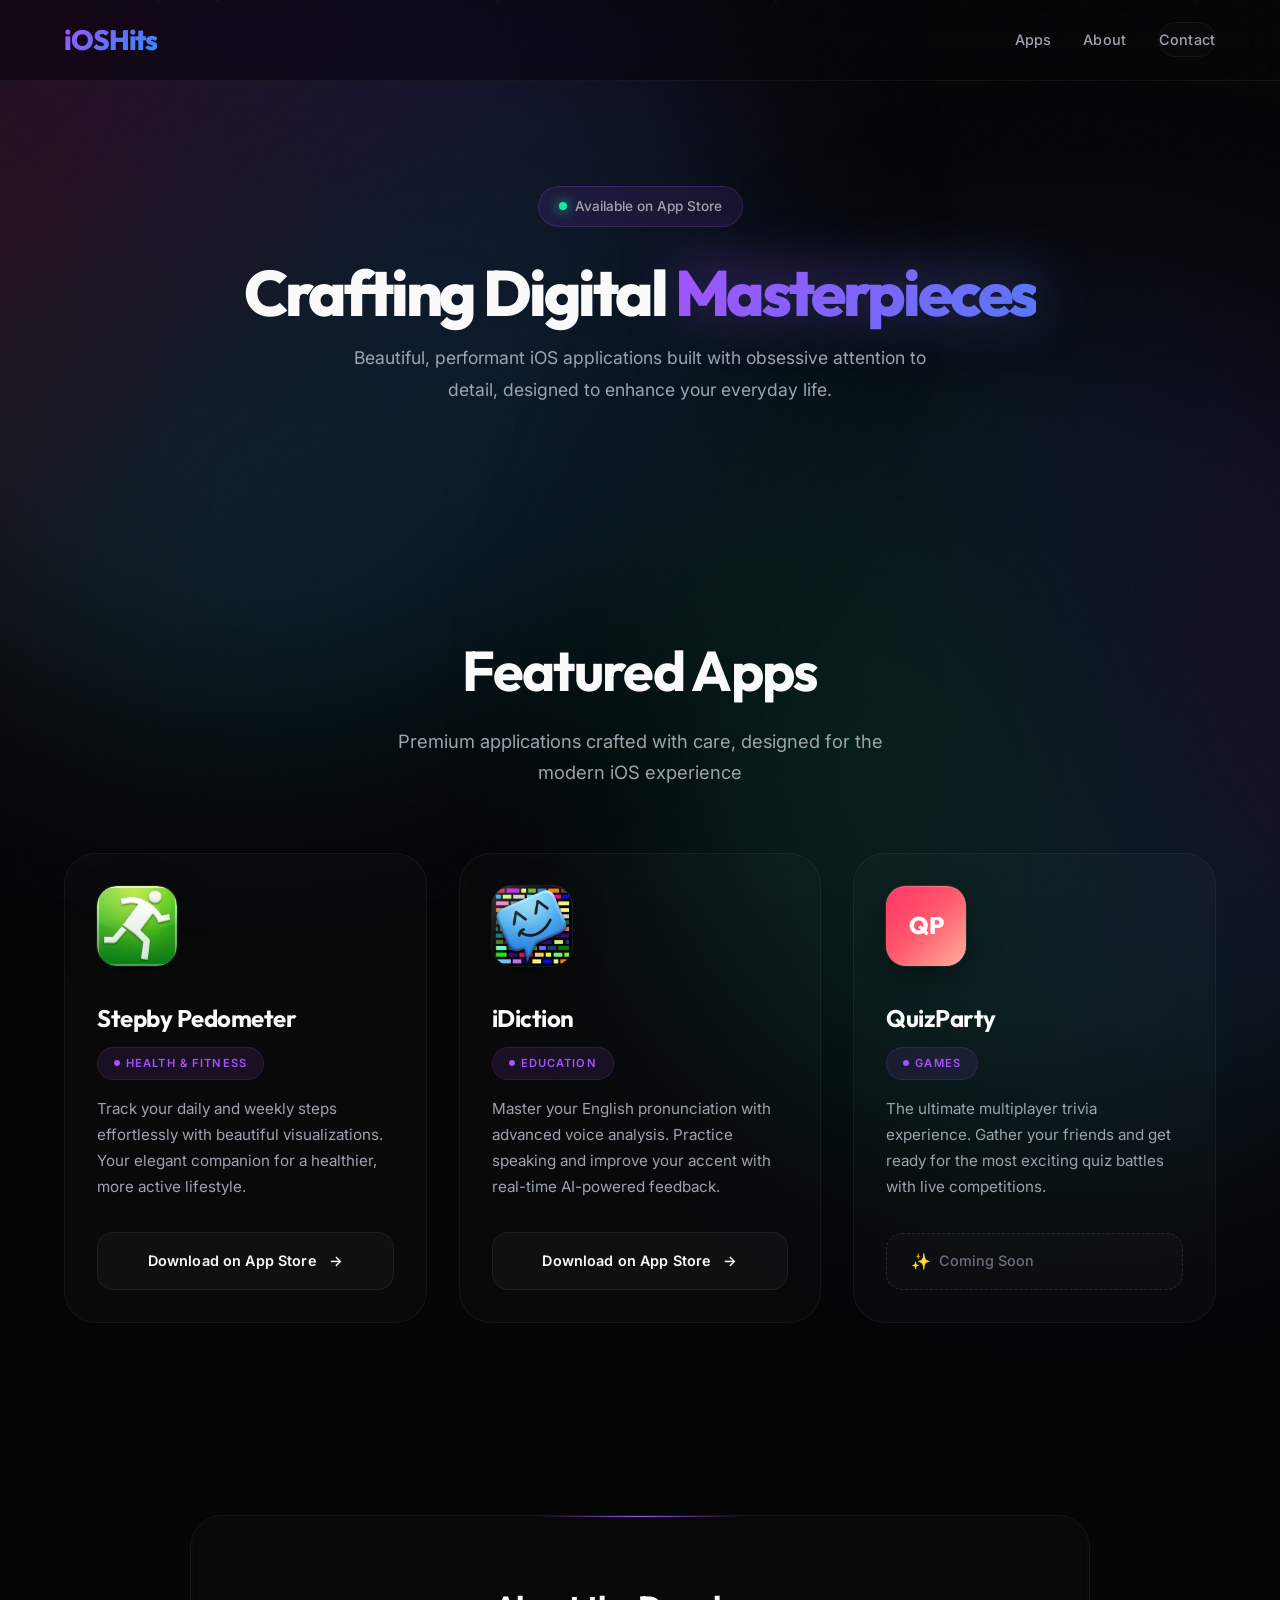
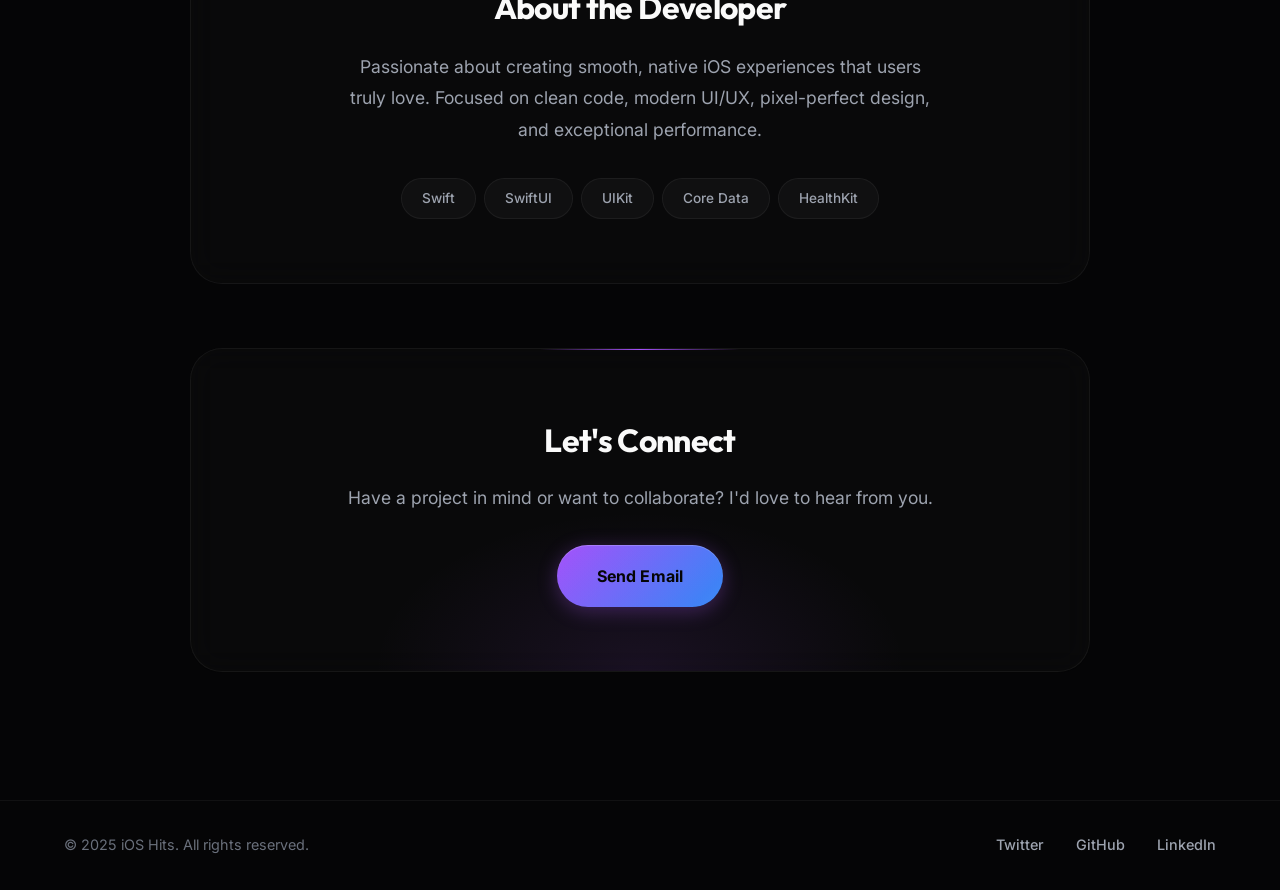
==== commit 126d80ba: "Enhance UI with particles, animations, and accessibility Introduces a floating particle system, adva" ====
--- a/index.html
+++ b/index.html
@@ -33,10 +33,10 @@
     <!-- Canonical URL -->
     <link rel="canonical" href="https://ioshits.com/">
 
-    <link rel="icon" href="favicon.svg?v=20251228" type="image/svg+xml">
-    <link rel="icon" href="favicon.svg?v=20251228" sizes="any">
-    <link rel="apple-touch-icon" href="favicon.svg?v=20251228">
-    <link rel="stylesheet" href="style.css?v=20251228">
+    <link rel="icon" href="favicon.svg?v=20251228-2" type="image/svg+xml">
+    <link rel="icon" href="favicon.svg?v=20251228-2" sizes="any">
+    <link rel="apple-touch-icon" href="favicon.svg?v=20251228-2">
+    <link rel="stylesheet" href="style.css?v=20251228-2">
     <link rel="preconnect" href="https://fonts.googleapis.com">
     <link rel="preconnect" href="https://fonts.gstatic.com" crossorigin>
     <link
@@ -91,18 +91,24 @@
 </head>
 
 <body>
-    <div class="background-glob"></div>
-    <div class="background-glob-2"></div>
-
+    <!-- Ambient Background -->
+    <div class="background-glob" aria-hidden="true"></div>
+    <div class="background-glob-2" aria-hidden="true"></div>
+
+    <!-- Floating Particles -->
+    <div class="particles" aria-hidden="true" id="particles"></div>
+
+    <!-- Header -->
     <header class="glass-header" id="header">
         <nav>
-            <a href="#" class="logo">iOSHits</a>
-            <button class="mobile-menu-toggle" aria-label="Toggle navigation menu" aria-expanded="false">
+            <a href="#" class="logo" aria-label="iOS Hits Home">iOSHits</a>
+            <button class="mobile-menu-toggle" aria-label="Toggle navigation menu" aria-expanded="false"
+                aria-controls="nav-menu">
                 <span></span>
                 <span></span>
                 <span></span>
             </button>
-            <ul class="nav-links" role="navigation">
+            <ul class="nav-links" id="nav-menu" role="navigation">
                 <li><a href="#apps">Apps</a></li>
                 <li><a href="#about">About</a></li>
                 <li><a href="#contact" class="cta-button">Contact</a></li>
@@ -111,29 +117,30 @@
     </header>
 
     <main>
+        <!-- Hero Section -->
         <section class="hero hero-compact" id="home">
             <div class="hero-content">
                 <div class="hero-badge">
-                    <span class="badge-dot"></span>
-                    Available on App Store
+                    <span class="badge-dot" aria-hidden="true"></span>
+                    <span>Available on App Store</span>
                 </div>
-                <h1>Crafting Digital <span class="gradient-text">Masterpieces</span></h1>
+                <h1>Crafting Digital <span class="gradient-text" data-text="Masterpieces">Masterpieces</span></h1>
                 <p>Beautiful, performant iOS applications built with obsessive attention to detail, designed to enhance
                     your everyday life.</p>
             </div>
         </section>
 
+        <!-- Apps Section -->
         <section id="apps" class="apps-section">
             <h2 class="section-title">Featured Apps</h2>
             <p class="section-subtitle">Premium applications crafted with care, designed for the modern iOS experience
             </p>
 
             <div class="apps-grid">
-                <!-- App 1: Stepby Daily Weekly Pedometer -->
-                <article class="app-card glass-card">
+                <!-- App 1: Stepby -->
+                <article class="app-card glass-card" data-tilt>
                     <div class="app-icon" data-fallback="👟" aria-hidden="true">
-                        <img src="stepby_icon_128.jpg" alt="Stepby Pedometer Icon" width="72" height="72" loading="lazy"
-                            decoding="async">
+                        <img src="stepby_icon_128.jpg" alt="" width="80" height="80" loading="lazy" decoding="async">
                     </div>
                     <div class="app-info">
                         <h3>Stepby Pedometer</h3>
@@ -141,36 +148,37 @@
                         <p class="app-desc">Track your daily and weekly steps effortlessly with beautiful
                             visualizations. Your elegant companion for a healthier, more active lifestyle.</p>
                         <a href="https://apps.apple.com/us/app/stepby-daily-weekly-pedometer/id1224976347"
-                            target="_blank" rel="noopener" class="app-link"
-                            aria-label="Download Stepby Pedometer on App Store">
+                            target="_blank" rel="noopener noreferrer" class="app-link"
+                            aria-label="Download Stepby Pedometer on the App Store">
                             <span>Download on App Store</span>
-                            <span class="arrow">→</span>
+                            <span class="arrow" aria-hidden="true">→</span>
                         </a>
                     </div>
                 </article>
 
                 <!-- App 2: iDiction -->
-                <article class="app-card glass-card">
+                <article class="app-card glass-card" data-tilt>
                     <div class="app-icon" data-fallback="🎤" aria-hidden="true">
-                        <img src="idiction_icon_128.jpg" alt="iDiction - English Pronunciation App Icon" width="72"
-                            height="72" loading="lazy" decoding="async">
+                        <img src="idiction_icon_128.jpg" alt="" width="80" height="80" loading="lazy" decoding="async">
                     </div>
                     <div class="app-info">
                         <h3>iDiction</h3>
                         <p class="app-tag">Education</p>
                         <p class="app-desc">Master your English pronunciation with advanced voice analysis. Practice
                             speaking and improve your accent with real-time AI-powered feedback.</p>
-                        <a href="https://apps.apple.com/us/app/idiction/id1199822929" target="_blank" rel="noopener"
-                            class="app-link" aria-label="Download iDiction on App Store">
+                        <a href="https://apps.apple.com/us/app/idiction/id1199822929" target="_blank"
+                            rel="noopener noreferrer" class="app-link" aria-label="Download iDiction on the App Store">
                             <span>Download on App Store</span>
-                            <span class="arrow">→</span>
+                            <span class="arrow" aria-hidden="true">→</span>
                         </a>
                     </div>
                 </article>
 
                 <!-- App 3: QuizParty -->
-                <article class="app-card glass-card">
-                    <div class="app-icon" style="background: linear-gradient(135deg, #ff0844 0%, #ffb199 100%);">QP
+                <article class="app-card glass-card" data-tilt>
+                    <div class="app-icon" style="background: linear-gradient(135deg, #ff0844 0%, #ffb199 100%);"
+                        aria-hidden="true">
+                        <span>QP</span>
                     </div>
                     <div class="app-info">
                         <h3>QuizParty</h3>
@@ -183,19 +191,21 @@
             </div>
         </section>
 
+        <!-- About Section -->
         <section id="about" class="about-section glass-panel">
             <h2>About the Developer</h2>
             <p>Passionate about creating smooth, native iOS experiences that users truly love. Focused on clean code,
                 modern UI/UX, pixel-perfect design, and exceptional performance.</p>
-            <div class="tech-stack">
-                <span class="tech-item">Swift</span>
-                <span class="tech-item">SwiftUI</span>
-                <span class="tech-item">UIKit</span>
-                <span class="tech-item">Core Data</span>
-                <span class="tech-item">HealthKit</span>
+            <div class="tech-stack" role="list" aria-label="Technologies used">
+                <span class="tech-item" role="listitem">Swift</span>
+                <span class="tech-item" role="listitem">SwiftUI</span>
+                <span class="tech-item" role="listitem">UIKit</span>
+                <span class="tech-item" role="listitem">Core Data</span>
+                <span class="tech-item" role="listitem">HealthKit</span>
             </div>
         </section>
 
+        <!-- Contact Section -->
         <section id="contact" class="contact-section glass-panel">
             <h2>Let's Connect</h2>
             <p>Have a project in mind or want to collaborate? I'd love to hear from you.</p>
@@ -205,16 +215,17 @@
         </section>
     </main>
 
+    <!-- Footer -->
     <footer>
         <p>© 2025 iOS Hits. All rights reserved.</p>
         <nav class="social-links" aria-label="Social media links">
-            <a href="#" aria-label="Twitter">Twitter</a>
-            <a href="#" aria-label="GitHub">GitHub</a>
-            <a href="#" aria-label="LinkedIn">LinkedIn</a>
+            <a href="#" aria-label="Follow on Twitter">Twitter</a>
+            <a href="#" aria-label="View GitHub profile">GitHub</a>
+            <a href="#" aria-label="Connect on LinkedIn">LinkedIn</a>
         </nav>
     </footer>
 
-    <script src="script.js?v=20251228"></script>
+    <script src="script.js?v=20251228-2"></script>
 </body>
 
 </html>
--- a/style.css
+++ b/style.css
@@ -1,29 +1,94 @@
+/* =====================================================
+   iOS HITS - ULTRA PREMIUM DESIGN SYSTEM
+   Avant-Garde Minimalism meets Apple Aesthetics
+   ===================================================== */
+
+/* Custom Properties for Animated Gradients */
+@property --gradient-angle {
+    syntax: '<angle>';
+    initial-value: 0deg;
+    inherits: false;
+}
+
+@property --glow-opacity {
+    syntax: '<number>';
+    initial-value: 0;
+    inherits: false;
+}
+
 :root {
-    --bg-color: #050507;
-    --bg-secondary: #0c0c10;
-    --text-primary: #ffffff;
-    --text-secondary: #9ca3af;
-    --text-muted: #6b7280;
-    --accent-purple: #a855f7;
-    --accent-blue: #3b82f6;
-    --accent-pink: #ec4899;
-    --accent-cyan: #06b6d4;
-    --accent-gradient: linear-gradient(135deg, #a855f7 0%, #3b82f6 50%, #06b6d4 100%);
-    --accent-gradient-hover: linear-gradient(135deg, #c084fc 0%, #60a5fa 50%, #22d3ee 100%);
-    --card-bg: rgba(255, 255, 255, 0.02);
-    --card-bg-hover: rgba(255, 255, 255, 0.06);
-    --glass-border: rgba(255, 255, 255, 0.06);
-    --glass-border-hover: rgba(255, 255, 255, 0.12);
-    --glow-purple: rgba(168, 85, 247, 0.3);
-    --glow-blue: rgba(59, 130, 246, 0.3);
-    --primary-font: 'Outfit', system-ui, sans-serif;
-    --body-font: 'Inter', system-ui, sans-serif;
-    --transition-fast: 0.2s ease;
-    --transition-normal: 0.3s ease;
-    --transition-slow: 0.5s ease;
-}
-
-* {
+    /* Core Colors - HSL for flexibility */
+    --bg-primary: hsl(240, 10%, 2%);
+    --bg-secondary: hsl(240, 8%, 4%);
+    --bg-tertiary: hsl(240, 6%, 6%);
+
+    /* Text Hierarchy */
+    --text-primary: hsl(0, 0%, 98%);
+    --text-secondary: hsl(220, 10%, 65%);
+    --text-muted: hsl(220, 8%, 45%);
+
+    /* Accent Palette - Refined & Harmonious */
+    --accent-violet: hsl(270, 95%, 65%);
+    --accent-blue: hsl(217, 91%, 60%);
+    --accent-cyan: hsl(192, 95%, 55%);
+    --accent-pink: hsl(330, 85%, 60%);
+    --accent-emerald: hsl(160, 84%, 50%);
+
+    /* Gradient Definitions */
+    --gradient-primary: linear-gradient(135deg, var(--accent-violet), var(--accent-blue), var(--accent-cyan));
+    --gradient-warm: linear-gradient(135deg, hsl(330, 85%, 60%), hsl(20, 90%, 55%));
+    --gradient-aurora: linear-gradient(135deg,
+            hsl(270, 95%, 65%) 0%,
+            hsl(217, 91%, 60%) 25%,
+            hsl(192, 95%, 55%) 50%,
+            hsl(160, 84%, 50%) 75%,
+            hsl(270, 95%, 65%) 100%);
+
+    /* Glass Effects */
+    --glass-bg: rgba(255, 255, 255, 0.02);
+    --glass-bg-hover: rgba(255, 255, 255, 0.05);
+    --glass-border: rgba(255, 255, 255, 0.05);
+    --glass-border-hover: rgba(255, 255, 255, 0.1);
+
+    /* Shadows */
+    --shadow-sm: 0 2px 8px rgba(0, 0, 0, 0.3);
+    --shadow-md: 0 8px 32px rgba(0, 0, 0, 0.4);
+    --shadow-lg: 0 20px 60px rgba(0, 0, 0, 0.5);
+    --shadow-glow: 0 0 60px rgba(168, 85, 247, 0.15);
+
+    /* Typography */
+    --font-display: 'Outfit', system-ui, -apple-system, sans-serif;
+    --font-body: 'Inter', system-ui, -apple-system, sans-serif;
+
+    /* Spacing Scale */
+    --space-xs: 0.25rem;
+    --space-sm: 0.5rem;
+    --space-md: 1rem;
+    --space-lg: 2rem;
+    --space-xl: 4rem;
+    --space-2xl: 8rem;
+
+    /* Animation */
+    --ease-out-expo: cubic-bezier(0.16, 1, 0.3, 1);
+    --ease-out-quart: cubic-bezier(0.25, 1, 0.5, 1);
+    --duration-fast: 150ms;
+    --duration-normal: 300ms;
+    --duration-slow: 500ms;
+
+    /* Borders */
+    --radius-sm: 8px;
+    --radius-md: 16px;
+    --radius-lg: 24px;
+    --radius-xl: 32px;
+    --radius-full: 9999px;
+}
+
+/* =====================================================
+   BASE STYLES
+   ===================================================== */
+*,
+*::before,
+*::after {
     margin: 0;
     padding: 0;
     box-sizing: border-box;
@@ -31,165 +96,222 @@
 
 html {
     scroll-behavior: smooth;
+    -webkit-font-smoothing: antialiased;
+    -moz-osx-font-smoothing: grayscale;
 }
 
 body {
-    background-color: var(--bg-color);
+    background: var(--bg-primary);
     color: var(--text-primary);
-    font-family: var(--body-font);
+    font-family: var(--font-body);
+    font-size: 16px;
+    line-height: 1.7;
     overflow-x: hidden;
-    line-height: 1.7;
-    font-size: 16px;
-}
-
-/* Noise Texture Overlay */
+    min-height: 100vh;
+}
+
+/* Selection */
+::selection {
+    background: rgba(168, 85, 247, 0.4);
+    color: var(--text-primary);
+}
+
+/* Custom Scrollbar */
+::-webkit-scrollbar {
+    width: 6px;
+}
+
+::-webkit-scrollbar-track {
+    background: transparent;
+}
+
+::-webkit-scrollbar-thumb {
+    background: rgba(255, 255, 255, 0.1);
+    border-radius: var(--radius-full);
+}
+
+::-webkit-scrollbar-thumb:hover {
+    background: rgba(255, 255, 255, 0.2);
+}
+
+/* =====================================================
+   AMBIENT BACKGROUND SYSTEM
+   ===================================================== */
+
+/* Noise Texture */
 body::before {
     content: '';
     position: fixed;
-    top: 0;
-    left: 0;
-    width: 100%;
-    height: 100%;
-    background-image: url("data:image/svg+xml,%3Csvg viewBox='0 0 256 256' xmlns='http://www.w3.org/2000/svg'%3E%3Cfilter id='noise'%3E%3CfeTurbulence type='fractalNoise' baseFrequency='0.9' numOctaves='3' stitchTiles='stitch'/%3E%3C/filter%3E%3Crect width='100%25' height='100%25' filter='url(%23noise)'/%3E%3C/svg%3E");
-    opacity: 0.02;
+    inset: 0;
+    background-image: url("data:image/svg+xml,%3Csvg viewBox='0 0 512 512' xmlns='http://www.w3.org/2000/svg'%3E%3Cfilter id='n'%3E%3CfeTurbulence type='fractalNoise' baseFrequency='0.7' numOctaves='4' stitchTiles='stitch'/%3E%3C/filter%3E%3Crect width='100%25' height='100%25' filter='url(%23n)'/%3E%3C/svg%3E");
+    opacity: 0.025;
     pointer-events: none;
-    z-index: 9999;
-}
-
-/* Animated Background Orbs */
-.background-orb {
+    z-index: 10000;
+    mix-blend-mode: overlay;
+}
+
+/* Grid Pattern Overlay */
+body::after {
+    content: '';
     position: fixed;
-    border-radius: 50%;
-    filter: blur(100px);
+    inset: 0;
+    background-image:
+        linear-gradient(rgba(255, 255, 255, 0.01) 1px, transparent 1px),
+        linear-gradient(90deg, rgba(255, 255, 255, 0.01) 1px, transparent 1px);
+    background-size: 60px 60px;
+    pointer-events: none;
     z-index: -1;
     opacity: 0.5;
-    pointer-events: none;
-}
-
+}
+
+/* Aurora Background */
 .background-glob {
     position: fixed;
-    top: -200px;
-    left: -100px;
-    width: 800px;
-    height: 800px;
-    background: radial-gradient(circle at center,
-            rgba(168, 85, 247, 0.25) 0%,
-            rgba(168, 85, 247, 0.1) 30%,
-            rgba(0, 0, 0, 0) 70%);
+    top: -30%;
+    left: -20%;
+    width: 80vw;
+    height: 80vw;
+    max-width: 1000px;
+    max-height: 1000px;
+    background: conic-gradient(from var(--gradient-angle),
+            var(--accent-violet) 0%,
+            var(--accent-blue) 25%,
+            var(--accent-cyan) 50%,
+            var(--accent-pink) 75%,
+            var(--accent-violet) 100%);
     border-radius: 50%;
-    z-index: -1;
-    filter: blur(80px);
-    animation: float-slow 30s infinite ease-in-out;
+    filter: blur(120px);
+    opacity: 0.15;
+    z-index: -2;
+    animation: aurora-rotate 30s linear infinite;
+    will-change: transform;
 }
 
 .background-glob-2 {
     position: fixed;
-    bottom: -300px;
-    right: -150px;
-    width: 900px;
-    height: 900px;
-    background: radial-gradient(circle at center,
-            rgba(59, 130, 246, 0.2) 0%,
-            rgba(6, 182, 212, 0.1) 30%,
-            rgba(0, 0, 0, 0) 70%);
+    bottom: -30%;
+    right: -20%;
+    width: 70vw;
+    height: 70vw;
+    max-width: 900px;
+    max-height: 900px;
+    background: conic-gradient(from calc(var(--gradient-angle) + 180deg),
+            var(--accent-cyan) 0%,
+            var(--accent-emerald) 25%,
+            var(--accent-blue) 50%,
+            var(--accent-violet) 75%,
+            var(--accent-cyan) 100%);
     border-radius: 50%;
-    z-index: -1;
-    filter: blur(80px);
-    animation: float-slow-reverse 35s infinite ease-in-out;
-}
-
-/* Third Orb for more depth */
+    filter: blur(120px);
+    opacity: 0.12;
+    z-index: -2;
+    animation: aurora-rotate 40s linear infinite reverse;
+    will-change: transform;
+}
+
+/* Central Glow */
 .background-glob::after {
     content: '';
     position: fixed;
     top: 50%;
     left: 50%;
     transform: translate(-50%, -50%);
-    width: 600px;
-    height: 600px;
-    background: radial-gradient(circle at center,
-            rgba(236, 72, 153, 0.1) 0%,
-            rgba(0, 0, 0, 0) 60%);
-    border-radius: 50%;
-    filter: blur(100px);
-    animation: pulse-glow 10s infinite ease-in-out;
-}
-
-@keyframes float-slow {
+    width: 50vw;
+    height: 50vw;
+    max-width: 600px;
+    max-height: 600px;
+    background: radial-gradient(circle, var(--accent-violet) 0%, transparent 70%);
+    opacity: 0.08;
+    filter: blur(80px);
+    animation: pulse-glow 8s ease-in-out infinite;
+}
+
+@keyframes aurora-rotate {
+    from {
+        --gradient-angle: 0deg;
+    }
+
+    to {
+        --gradient-angle: 360deg;
+    }
+}
+
+@keyframes pulse-glow {
 
     0%,
     100% {
-        transform: translate(0, 0) scale(1);
-    }
-
-    25% {
-        transform: translate(50px, 30px) scale(1.05);
+        opacity: 0.05;
+        transform: translate(-50%, -50%) scale(1);
     }
 
     50% {
-        transform: translate(100px, 60px) scale(1);
-    }
-
-    75% {
-        transform: translate(50px, 30px) scale(0.95);
-    }
-}
-
-@keyframes float-slow-reverse {
-
-    0%,
+        opacity: 0.1;
+        transform: translate(-50%, -50%) scale(1.1);
+    }
+}
+
+/* Floating Particles */
+.particles {
+    position: fixed;
+    inset: 0;
+    pointer-events: none;
+    z-index: -1;
+    overflow: hidden;
+}
+
+.particle {
+    position: absolute;
+    width: 2px;
+    height: 2px;
+    background: rgba(255, 255, 255, 0.3);
+    border-radius: 50%;
+    animation: float-particle 20s linear infinite;
+}
+
+@keyframes float-particle {
+    0% {
+        transform: translateY(100vh) translateX(0);
+        opacity: 0;
+    }
+
+    10% {
+        opacity: 1;
+    }
+
+    90% {
+        opacity: 1;
+    }
+
     100% {
-        transform: translate(0, 0) scale(1);
-    }
-
-    25% {
-        transform: translate(-60px, -40px) scale(0.95);
-    }
-
-    50% {
-        transform: translate(-120px, -80px) scale(1);
-    }
-
-    75% {
-        transform: translate(-60px, -40px) scale(1.05);
-    }
-}
-
-@keyframes pulse-glow {
-
-    0%,
-    100% {
-        opacity: 0.3;
-        transform: translate(-50%, -50%) scale(1);
-    }
-
-    50% {
-        opacity: 0.5;
-        transform: translate(-50%, -50%) scale(1.2);
-    }
-}
-
-/* Glass Header */
+        transform: translateY(-100vh) translateX(100px);
+        opacity: 0;
+    }
+}
+
+/* =====================================================
+   GLASS HEADER
+   ===================================================== */
 .glass-header {
     position: fixed;
     top: 0;
-    width: 100%;
-    padding: 1rem 5%;
-    background: rgba(5, 5, 7, 0.7);
-    backdrop-filter: blur(20px) saturate(180%);
-    -webkit-backdrop-filter: blur(20px) saturate(180%);
+    left: 0;
+    right: 0;
+    z-index: 1000;
+    padding: var(--space-md) 5%;
+    background: rgba(5, 5, 8, 0.6);
+    backdrop-filter: blur(24px) saturate(180%);
+    -webkit-backdrop-filter: blur(24px) saturate(180%);
     border-bottom: 1px solid var(--glass-border);
-    z-index: 1000;
-    transition: all var(--transition-normal);
+    transition: all var(--duration-normal) var(--ease-out-expo);
 }
 
 .glass-header.scrolled {
     padding: 0.75rem 5%;
-    background: rgba(5, 5, 7, 0.9);
+    background: rgba(5, 5, 8, 0.85);
+    box-shadow: var(--shadow-md);
 }
 
 .glass-header nav {
-    width: 100%;
     max-width: 1400px;
     margin: 0 auto;
     display: flex;
@@ -199,60 +321,136 @@
 
 /* Logo */
 .logo {
-    font-family: var(--primary-font);
+    font-family: var(--font-display);
     font-weight: 800;
-    font-size: 1.6rem;
-    line-height: 1;
-    letter-spacing: -0.03em;
-    background: var(--accent-gradient);
+    font-size: 1.75rem;
+    letter-spacing: -0.04em;
+    text-decoration: none;
+    background: var(--gradient-primary);
+    background-size: 200% auto;
     -webkit-background-clip: text;
     -webkit-text-fill-color: transparent;
     background-clip: text;
-    position: relative;
-    cursor: pointer;
-    transition: all var(--transition-normal);
-}
-
-.logo::after {
+    transition: all var(--duration-normal) var(--ease-out-expo);
+    position: relative;
+}
+
+.logo::before {
     content: '';
     position: absolute;
-    bottom: -4px;
+    inset: -8px -16px;
+    background: var(--gradient-primary);
+    opacity: 0;
+    filter: blur(20px);
+    transition: opacity var(--duration-normal);
+    z-index: -1;
+}
+
+.logo:hover {
+    background-position: 100% center;
+}
+
+.logo:hover::before {
+    opacity: 0.3;
+}
+
+/* Navigation */
+.nav-links {
+    list-style: none;
+    display: flex;
+    align-items: center;
+    gap: var(--space-lg);
+}
+
+.nav-links a {
+    color: var(--text-secondary);
+    text-decoration: none;
+    font-size: 0.9rem;
+    font-weight: 500;
+    letter-spacing: 0.01em;
+    padding: var(--space-sm) 0;
+    position: relative;
+    transition: color var(--duration-normal) var(--ease-out-expo);
+}
+
+.nav-links a:not(.cta-button)::after {
+    content: '';
+    position: absolute;
+    bottom: 0;
     left: 0;
     width: 0;
     height: 2px;
-    background: var(--accent-gradient);
-    border-radius: 2px;
-    transition: width var(--transition-normal);
-}
-
-.logo:hover::after {
+    background: var(--gradient-primary);
+    border-radius: var(--radius-full);
+    transition: width var(--duration-normal) var(--ease-out-expo);
+}
+
+.nav-links a:hover {
+    color: var(--text-primary);
+}
+
+.nav-links a:not(.cta-button):hover::after {
     width: 100%;
 }
 
-/* Mobile Menu Toggle */
+/* CTA Button */
+.cta-button {
+    padding: 0.6rem 1.5rem;
+    background: var(--glass-bg);
+    border: 1px solid var(--glass-border);
+    border-radius: var(--radius-full);
+    position: relative;
+    overflow: hidden;
+    transition: all var(--duration-normal) var(--ease-out-expo);
+}
+
+.cta-button::before {
+    content: '';
+    position: absolute;
+    inset: 0;
+    background: var(--gradient-primary);
+    opacity: 0;
+    transition: opacity var(--duration-normal);
+}
+
+.cta-button:hover {
+    border-color: transparent;
+    transform: translateY(-2px);
+    box-shadow: 0 8px 30px rgba(168, 85, 247, 0.25);
+    color: var(--text-primary);
+}
+
+.cta-button:hover::before {
+    opacity: 1;
+}
+
+.cta-button:hover::after {
+    display: none;
+}
+
+/* Mobile Menu */
 .mobile-menu-toggle {
     display: none;
     flex-direction: column;
-    gap: 5px;
+    gap: 6px;
     background: none;
     border: none;
     cursor: pointer;
-    padding: 0.5rem;
+    padding: var(--space-sm);
     z-index: 1001;
-    position: relative;
 }
 
 .mobile-menu-toggle span {
     width: 24px;
     height: 2px;
     background: var(--text-primary);
-    border-radius: 2px;
-    transition: all var(--transition-normal);
+    border-radius: var(--radius-full);
+    transition: all var(--duration-normal) var(--ease-out-expo);
     transform-origin: center;
 }
 
 .mobile-menu-toggle.active span:nth-child(1) {
-    transform: rotate(45deg) translate(5px, 5px);
+    transform: rotate(45deg) translate(6px, 6px);
 }
 
 .mobile-menu-toggle.active span:nth-child(2) {
@@ -261,111 +459,30 @@
 }
 
 .mobile-menu-toggle.active span:nth-child(3) {
-    transform: rotate(-45deg) translate(5px, -5px);
-}
-
-/* Navigation Links */
-.nav-links {
-    list-style: none;
-    display: flex;
-    gap: 2.5rem;
-    align-items: center;
-    margin: 0;
-    padding: 0;
-}
-
-.nav-links li {
-    list-style: none;
-}
-
-.nav-links a {
-    color: var(--text-secondary);
-    text-decoration: none;
-    font-size: 0.95rem;
-    font-weight: 500;
-    transition: all var(--transition-normal);
-    position: relative;
-    padding: 0.5rem 0;
-}
-
-.nav-links a::after {
-    content: '';
-    position: absolute;
-    bottom: 0;
-    left: 50%;
-    width: 0;
-    height: 2px;
-    background: var(--accent-gradient);
-    border-radius: 2px;
-    transition: all var(--transition-normal);
-    transform: translateX(-50%);
-}
-
-.nav-links a:hover {
-    color: var(--text-primary);
-}
-
-.nav-links a:hover::after {
-    width: 100%;
-}
-
-/* CTA Button */
-.cta-button {
-    padding: 0.6rem 1.4rem;
-    background: linear-gradient(135deg, rgba(168, 85, 247, 0.2), rgba(59, 130, 246, 0.2));
-    border-radius: 25px;
-    border: 1px solid rgba(168, 85, 247, 0.3);
-    transition: all var(--transition-normal);
-    font-weight: 500;
-    position: relative;
-    overflow: hidden;
-}
-
-.cta-button::before {
-    content: '';
-    position: absolute;
-    inset: 0;
-    background: var(--accent-gradient);
-    opacity: 0;
-    transition: opacity var(--transition-normal);
-    z-index: -1;
-}
-
-.cta-button:hover {
-    border-color: transparent;
-    transform: translateY(-2px);
-    box-shadow: 0 8px 25px rgba(168, 85, 247, 0.3);
-}
-
-.cta-button:hover::before {
-    opacity: 1;
-}
-
-.cta-button:hover::after {
-    display: none;
-}
-
-/* Hero Section */
+    transform: rotate(-45deg) translate(6px, -6px);
+}
+
+/* =====================================================
+   HERO SECTION
+   ===================================================== */
 .hero {
     min-height: 100vh;
     display: flex;
     align-items: center;
     justify-content: center;
     text-align: center;
-    padding: 0 1.5rem;
-    margin-top: 0;
+    padding: var(--space-xl) var(--space-lg);
     position: relative;
     overflow: hidden;
 }
 
 .hero.hero-compact {
-    min-height: 50vh;
-    padding: 8rem 1.5rem 4rem;
-    margin-top: 60px;
+    min-height: 55vh;
+    padding: 10rem var(--space-lg) var(--space-xl);
 }
 
 .hero-content {
-    max-width: 900px;
+    max-width: 1000px;
     position: relative;
     z-index: 1;
 }
@@ -374,67 +491,86 @@
 .hero-badge {
     display: inline-flex;
     align-items: center;
-    gap: 0.5rem;
-    padding: 0.5rem 1rem;
-    background: linear-gradient(135deg, rgba(168, 85, 247, 0.15), rgba(59, 130, 246, 0.15));
+    gap: var(--space-sm);
+    padding: 0.5rem 1.25rem;
+    background: rgba(168, 85, 247, 0.1);
     border: 1px solid rgba(168, 85, 247, 0.2);
-    border-radius: 50px;
+    border-radius: var(--radius-full);
     font-size: 0.85rem;
     font-weight: 500;
     color: var(--text-secondary);
-    margin-bottom: 2rem;
-    animation: fade-in-up 0.8s ease-out;
-}
-
-.hero-badge .badge-dot {
+    margin-bottom: var(--space-lg);
+    animation: fade-up 0.8s var(--ease-out-expo) both;
+    backdrop-filter: blur(8px);
+}
+
+.badge-dot {
     width: 8px;
     height: 8px;
-    background: #22c55e;
+    background: var(--accent-emerald);
     border-radius: 50%;
-    animation: pulse 2s infinite;
-}
-
-@keyframes pulse {
+    box-shadow: 0 0 12px var(--accent-emerald);
+    animation: pulse-dot 2s ease-in-out infinite;
+}
+
+@keyframes pulse-dot {
 
     0%,
     100% {
+        transform: scale(1);
         opacity: 1;
-        transform: scale(1);
     }
 
     50% {
-        opacity: 0.5;
-        transform: scale(1.2);
+        transform: scale(1.3);
+        opacity: 0.6;
     }
 }
 
 /* Hero Title */
 .hero h1 {
-    font-family: var(--primary-font);
-    font-size: clamp(2.5rem, 8vw, 5rem);
-    line-height: 1.1;
+    font-family: var(--font-display);
+    font-size: clamp(2.75rem, 8vw, 5.5rem);
     font-weight: 800;
-    margin-bottom: 1.5rem;
-    letter-spacing: -0.04em;
-    animation: fade-in-up 0.8s ease-out 0.1s both;
+    line-height: 1.05;
+    letter-spacing: -0.05em;
+    margin-bottom: var(--space-lg);
+    animation: fade-up 0.8s var(--ease-out-expo) 0.1s both;
 }
 
 .hero.hero-compact h1 {
-    font-size: clamp(2rem, 6vw, 3.5rem);
-    margin-bottom: 1rem;
-}
-
-/* Gradient Text with Animation */
+    font-size: clamp(2.25rem, 6vw, 4rem);
+    margin-bottom: var(--space-md);
+}
+
+/* Gradient Text */
 .gradient-text {
-    background: var(--accent-gradient);
+    background: var(--gradient-primary);
+    background-size: 300% auto;
     -webkit-background-clip: text;
     -webkit-text-fill-color: transparent;
     background-clip: text;
-    background-size: 200% auto;
-    animation: gradient-shift 5s ease infinite;
-}
-
-@keyframes gradient-shift {
+    animation: gradient-flow 6s ease infinite;
+    position: relative;
+}
+
+.gradient-text::after {
+    content: attr(data-text);
+    position: absolute;
+    left: 0;
+    top: 0;
+    background: var(--gradient-primary);
+    background-size: 300% auto;
+    -webkit-background-clip: text;
+    -webkit-text-fill-color: transparent;
+    background-clip: text;
+    animation: gradient-flow 6s ease infinite;
+    filter: blur(30px);
+    opacity: 0.5;
+    z-index: -1;
+}
+
+@keyframes gradient-flow {
 
     0%,
     100% {
@@ -450,17 +586,16 @@
     font-size: 1.2rem;
     color: var(--text-secondary);
     max-width: 600px;
-    margin: 0 auto 2.5rem;
+    margin: 0 auto;
     line-height: 1.8;
-    animation: fade-in-up 0.8s ease-out 0.2s both;
+    animation: fade-up 0.8s var(--ease-out-expo) 0.2s both;
 }
 
 .hero.hero-compact p {
-    margin-bottom: 0;
     font-size: 1.1rem;
 }
 
-@keyframes fade-in-up {
+@keyframes fade-up {
     from {
         opacity: 0;
         transform: translateY(30px);
@@ -472,181 +607,165 @@
     }
 }
 
-/* Primary Button */
-.primary-button {
-    display: inline-flex;
-    align-items: center;
-    gap: 0.75rem;
-    padding: 1rem 2.5rem;
-    background: var(--accent-gradient);
-    color: var(--bg-color);
-    text-decoration: none;
-    font-weight: 600;
-    font-size: 1rem;
-    border-radius: 50px;
-    border: none;
-    cursor: pointer;
-    transition: all var(--transition-normal);
-    position: relative;
-    overflow: hidden;
-    box-shadow: 0 4px 20px rgba(168, 85, 247, 0.3);
-}
-
-.primary-button::before {
-    content: '';
-    position: absolute;
-    inset: 0;
-    background: var(--accent-gradient-hover);
-    opacity: 0;
-    transition: opacity var(--transition-normal);
-}
-
-.primary-button:hover {
-    transform: translateY(-3px);
-    box-shadow: 0 10px 40px rgba(168, 85, 247, 0.4);
-}
-
-.primary-button:hover::before {
-    opacity: 1;
-}
-
-.primary-button span {
-    position: relative;
-    z-index: 1;
-}
-
-/* Apps Section */
+/* =====================================================
+   APPS SECTION - BENTO GRID
+   ===================================================== */
 .apps-section {
-    padding: 6rem 5%;
+    padding: var(--space-2xl) 5%;
     position: relative;
 }
 
 .section-title {
-    font-family: var(--primary-font);
-    font-size: clamp(2rem, 5vw, 3rem);
-    margin-bottom: 1rem;
+    font-family: var(--font-display);
+    font-size: clamp(2rem, 5vw, 3.5rem);
+    font-weight: 700;
+    letter-spacing: -0.03em;
     text-align: center;
-    font-weight: 700;
-    letter-spacing: -0.02em;
+    margin-bottom: var(--space-sm);
 }
 
 .section-subtitle {
     text-align: center;
     color: var(--text-secondary);
-    font-size: 1.1rem;
-    margin-bottom: 4rem;
-    max-width: 600px;
-    margin-left: auto;
-    margin-right: auto;
-}
-
-/* Apps Grid */
+    font-size: 1.15rem;
+    max-width: 550px;
+    margin: 0 auto var(--space-xl);
+    line-height: 1.7;
+}
+
+/* Bento Grid */
 .apps-grid {
     display: grid;
-    grid-template-columns: repeat(auto-fit, minmax(340px, 1fr));
-    gap: 2rem;
-    max-width: 1200px;
+    grid-template-columns: repeat(3, 1fr);
+    gap: var(--space-lg);
+    max-width: 1300px;
     margin: 0 auto;
 }
 
-/* Premium Glass Card */
+/* Glass Card - Premium Edition */
 .glass-card {
-    background: var(--card-bg);
+    background: var(--glass-bg);
     border: 1px solid var(--glass-border);
-    border-radius: 24px;
-    padding: 2rem;
-    transition: all var(--transition-slow);
-    backdrop-filter: blur(10px);
-    -webkit-backdrop-filter: blur(10px);
+    border-radius: var(--radius-xl);
+    padding: var(--space-lg);
+    position: relative;
+    overflow: hidden;
+    transition: all var(--duration-slow) var(--ease-out-expo);
     display: flex;
     flex-direction: column;
-    position: relative;
-    overflow: hidden;
-}
-
-/* Card Glow Effect */
+    contain: layout;
+}
+
+/* Animated Border Gradient */
 .glass-card::before {
-    content: '';
-    position: absolute;
-    top: 0;
-    left: 0;
-    right: 0;
-    height: 1px;
-    background: linear-gradient(90deg,
-            transparent,
-            rgba(168, 85, 247, 0.5),
-            rgba(59, 130, 246, 0.5),
-            transparent);
-    opacity: 0;
-    transition: opacity var(--transition-normal);
-}
-
-.glass-card::after {
     content: '';
     position: absolute;
     inset: 0;
-    background: radial-gradient(circle at var(--mouse-x, 50%) var(--mouse-y, 50%),
-            rgba(168, 85, 247, 0.08) 0%,
-            transparent 60%);
+    padding: 1px;
+    border-radius: inherit;
+    background: linear-gradient(var(--gradient-angle),
+            transparent 0%,
+            rgba(168, 85, 247, 0.5) 25%,
+            rgba(59, 130, 246, 0.5) 50%,
+            transparent 75%);
+    -webkit-mask: linear-gradient(#fff 0 0) content-box, linear-gradient(#fff 0 0);
+    mask: linear-gradient(#fff 0 0) content-box, linear-gradient(#fff 0 0);
+    -webkit-mask-composite: xor;
+    mask-composite: exclude;
     opacity: 0;
-    transition: opacity var(--transition-normal);
+    transition: opacity var(--duration-slow);
+    animation: border-rotate 4s linear infinite paused;
+}
+
+/* Mouse-Following Glow */
+.glass-card::after {
+    content: '';
+    position: absolute;
+    inset: 0;
+    background: radial-gradient(600px circle at var(--mouse-x, 50%) var(--mouse-y, 50%),
+            rgba(168, 85, 247, 0.1) 0%,
+            transparent 40%);
+    opacity: 0;
+    transition: opacity var(--duration-normal);
     pointer-events: none;
 }
 
 .glass-card:hover {
-    transform: translateY(-8px);
-    background: var(--card-bg-hover);
-    border-color: var(--glass-border-hover);
+    transform: translateY(-12px) scale(1.02);
+    background: var(--glass-bg-hover);
+    border-color: transparent;
     box-shadow:
-        0 20px 60px rgba(0, 0, 0, 0.3),
-        0 0 40px rgba(168, 85, 247, 0.1);
+        var(--shadow-lg),
+        0 0 80px rgba(168, 85, 247, 0.1),
+        inset 0 1px 0 rgba(255, 255, 255, 0.05);
 }
 
 .glass-card:hover::before {
     opacity: 1;
+    animation-play-state: running;
 }
 
 .glass-card:hover::after {
     opacity: 1;
 }
 
+@keyframes border-rotate {
+    from {
+        --gradient-angle: 0deg;
+    }
+
+    to {
+        --gradient-angle: 360deg;
+    }
+}
+
+/* Featured Card - First App */
+.apps-grid .glass-card:first-child {
+    grid-row: span 1;
+}
+
 /* App Icon */
 .app-icon {
-    width: 72px;
-    height: 72px;
-    border-radius: 18px;
-    margin-bottom: 1.5rem;
+    width: 80px;
+    height: 80px;
+    border-radius: 20px;
+    margin-bottom: var(--space-lg);
     display: flex;
     align-items: center;
     justify-content: center;
-    padding: 0;
+    font-family: var(--font-display);
     font-weight: 800;
-    font-family: var(--primary-font);
-    font-size: 1.4rem;
-    line-height: 1;
+    font-size: 1.5rem;
     color: white;
+    position: relative;
+    overflow: hidden;
     box-shadow:
-        0 8px 24px rgba(0, 0, 0, 0.3),
-        0 0 0 1px rgba(255, 255, 255, 0.1);
-    overflow: hidden;
-    background: var(--card-bg);
-    position: relative;
-    transition: all var(--transition-normal);
+        var(--shadow-md),
+        0 0 0 1px rgba(255, 255, 255, 0.1),
+        inset 0 1px 0 rgba(255, 255, 255, 0.2);
+    transition: all var(--duration-normal) var(--ease-out-expo);
+}
+
+.app-icon::after {
+    content: '';
+    position: absolute;
+    inset: 0;
+    background: linear-gradient(135deg, rgba(255, 255, 255, 0.2) 0%, transparent 50%);
+    pointer-events: none;
 }
 
 .glass-card:hover .app-icon {
-    transform: scale(1.05);
+    transform: scale(1.08) rotate(-2deg);
     box-shadow:
-        0 12px 32px rgba(0, 0, 0, 0.4),
-        0 0 20px rgba(168, 85, 247, 0.2);
+        0 15px 40px rgba(0, 0, 0, 0.4),
+        0 0 30px rgba(168, 85, 247, 0.2);
 }
 
 .app-icon img {
     width: 100%;
     height: 100%;
-    display: block;
     object-fit: cover;
-    border-radius: 18px;
+    border-radius: inherit;
 }
 
 /* App Info */
@@ -657,142 +776,144 @@
 }
 
 .app-info h3 {
-    font-size: 1.4rem;
-    margin-bottom: 0.5rem;
-    font-family: var(--primary-font);
+    font-family: var(--font-display);
+    font-size: 1.5rem;
     font-weight: 700;
-    letter-spacing: -0.01em;
-}
-
+    letter-spacing: -0.02em;
+    margin-bottom: var(--space-sm);
+    transition: color var(--duration-normal);
+}
+
+.glass-card:hover .app-info h3 {
+    background: var(--gradient-primary);
+    -webkit-background-clip: text;
+    -webkit-text-fill-color: transparent;
+    background-clip: text;
+}
+
+/* Category Tag */
 .app-tag {
     display: inline-flex;
     align-items: center;
-    gap: 0.4rem;
-    font-size: 0.75rem;
+    gap: 6px;
+    width: fit-content;
+    padding: 0.4rem 1rem;
+    font-size: 0.7rem;
+    font-weight: 600;
     text-transform: uppercase;
-    letter-spacing: 0.08em;
-    padding: 0.35rem 0.75rem;
-    background: linear-gradient(135deg, rgba(168, 85, 247, 0.15), rgba(59, 130, 246, 0.1));
-    border: 1px solid rgba(168, 85, 247, 0.2);
-    border-radius: 20px;
-    color: var(--accent-purple);
-    margin-bottom: 1rem;
-    font-weight: 600;
-    width: fit-content;
-}
-
+    letter-spacing: 0.1em;
+    color: var(--accent-violet);
+    background: rgba(168, 85, 247, 0.1);
+    border: 1px solid rgba(168, 85, 247, 0.15);
+    border-radius: var(--radius-full);
+    margin-bottom: var(--space-md);
+}
+
+.app-tag::before {
+    content: '';
+    width: 6px;
+    height: 6px;
+    background: var(--accent-violet);
+    border-radius: 50%;
+}
+
+/* Description */
 .app-desc {
     color: var(--text-secondary);
-    margin-bottom: 1.5rem;
     font-size: 0.95rem;
     line-height: 1.7;
+    margin-bottom: var(--space-lg);
     flex: 1;
 }
 
-/* App Store Link */
+/* App Store Button */
 .app-link {
     display: inline-flex;
     align-items: center;
+    justify-content: center;
     gap: 0.75rem;
-    padding: 0.85rem 1.5rem;
-    background: linear-gradient(135deg, rgba(255, 255, 255, 0.08), rgba(255, 255, 255, 0.04));
-    border: 1px solid rgba(255, 255, 255, 0.1);
-    border-radius: 14px;
+    padding: 1rem 1.75rem;
+    background: rgba(255, 255, 255, 0.03);
+    border: 1px solid var(--glass-border);
+    border-radius: var(--radius-md);
     color: var(--text-primary);
     text-decoration: none;
     font-weight: 600;
     font-size: 0.9rem;
-    transition: all var(--transition-normal);
+    letter-spacing: 0.01em;
     margin-top: auto;
-    width: fit-content;
+    position: relative;
+    overflow: hidden;
+    transition: all var(--duration-normal) var(--ease-out-expo);
+}
+
+.app-link::before {
+    content: '';
+    position: absolute;
+    inset: 0;
+    background: var(--gradient-primary);
+    opacity: 0;
+    transition: opacity var(--duration-normal);
+}
+
+.app-link span {
+    position: relative;
+    z-index: 1;
 }
 
 .app-link .arrow {
-    transition: transform var(--transition-normal);
+    transition: transform var(--duration-normal) var(--ease-out-expo);
 }
 
 .app-link:hover {
-    background: var(--accent-gradient);
     border-color: transparent;
-    transform: translateX(4px);
-    box-shadow: 0 4px 20px rgba(168, 85, 247, 0.3);
-    color: var(--bg-color);
+    transform: translateY(-3px);
+    box-shadow: 0 10px 30px rgba(168, 85, 247, 0.3);
+    color: var(--bg-primary);
+}
+
+.app-link:hover::before {
+    opacity: 1;
 }
 
 .app-link:hover .arrow {
-    transform: translateX(4px);
-}
-
-/* Coming Soon Badge */
+    transform: translateX(5px);
+}
+
+/* Coming Soon */
 .coming-soon-badge {
     display: inline-flex;
     align-items: center;
     gap: 0.5rem;
-    padding: 0.75rem 1.25rem;
-    background: rgba(255, 255, 255, 0.03);
-    border: 1px solid rgba(255, 255, 255, 0.08);
-    border-radius: 12px;
+    padding: 0.875rem 1.5rem;
+    background: rgba(255, 255, 255, 0.02);
+    border: 1px dashed rgba(255, 255, 255, 0.1);
+    border-radius: var(--radius-md);
     color: var(--text-muted);
     font-size: 0.9rem;
     font-weight: 500;
     margin-top: auto;
-    width: fit-content;
 }
 
 .coming-soon-badge::before {
-    content: '⏳';
-}
-
-/* Stats Section */
-.stats-section {
-    padding: 4rem 5%;
-    display: flex;
-    justify-content: center;
-    gap: 4rem;
-    flex-wrap: wrap;
-}
-
-.stat-item {
-    text-align: center;
-}
-
-.stat-number {
-    font-family: var(--primary-font);
-    font-size: 3rem;
-    font-weight: 800;
-    background: var(--accent-gradient);
-    -webkit-background-clip: text;
-    -webkit-text-fill-color: transparent;
-    background-clip: text;
-    line-height: 1.2;
-}
-
-.stat-label {
-    color: var(--text-secondary);
-    font-size: 0.95rem;
-    margin-top: 0.5rem;
-}
-
-/* Glass Panel - About & Contact */
+    content: '✨';
+    font-size: 1rem;
+}
+
+/* =====================================================
+   ABOUT SECTION
+   ===================================================== */
 .glass-panel {
-    background: var(--card-bg);
+    background: var(--glass-bg);
     border: 1px solid var(--glass-border);
-    border-radius: 32px;
-    backdrop-filter: blur(10px);
-    -webkit-backdrop-filter: blur(10px);
-}
-
-/* About Section */
-.about-section {
-    max-width: 900px;
-    margin: 4rem auto;
-    text-align: center;
-    padding: 4rem 3rem;
+    border-radius: var(--radius-xl);
+    backdrop-filter: blur(16px);
+    -webkit-backdrop-filter: blur(16px);
     position: relative;
     overflow: hidden;
 }
 
-.about-section::before {
+.glass-panel::before {
     content: '';
     position: absolute;
     top: 0;
@@ -800,14 +921,22 @@
     transform: translateX(-50%);
     width: 200px;
     height: 1px;
-    background: linear-gradient(90deg, transparent, rgba(168, 85, 247, 0.5), transparent);
+    background: linear-gradient(90deg, transparent, var(--accent-violet), transparent);
+}
+
+.about-section {
+    max-width: 900px;
+    margin: var(--space-xl) auto;
+    text-align: center;
+    padding: var(--space-xl) var(--space-lg);
 }
 
 .about-section h2 {
-    font-family: var(--primary-font);
+    font-family: var(--font-display);
     font-size: 2rem;
-    margin-bottom: 1.5rem;
     font-weight: 700;
+    letter-spacing: -0.02em;
+    margin-bottom: var(--space-md);
 }
 
 .about-section p {
@@ -822,190 +951,233 @@
 .tech-stack {
     display: flex;
     justify-content: center;
-    gap: 1rem;
-    margin-top: 2rem;
     flex-wrap: wrap;
+    gap: var(--space-sm);
+    margin-top: var(--space-lg);
 }
 
 .tech-item {
-    padding: 0.5rem 1rem;
-    background: rgba(255, 255, 255, 0.05);
+    padding: 0.5rem 1.25rem;
+    background: rgba(255, 255, 255, 0.03);
     border: 1px solid var(--glass-border);
-    border-radius: 8px;
+    border-radius: var(--radius-full);
     font-size: 0.85rem;
+    font-weight: 500;
     color: var(--text-secondary);
-    transition: all var(--transition-normal);
+    transition: all var(--duration-normal) var(--ease-out-expo);
 }
 
 .tech-item:hover {
     background: rgba(168, 85, 247, 0.1);
     border-color: rgba(168, 85, 247, 0.3);
     color: var(--text-primary);
-}
-
-/* Contact Section */
+    transform: translateY(-2px);
+}
+
+/* =====================================================
+   CONTACT SECTION
+   ===================================================== */
 .contact-section {
     max-width: 900px;
-    margin: 4rem auto 6rem;
+    margin: var(--space-xl) auto var(--space-2xl);
     text-align: center;
-    padding: 4rem 3rem;
-    position: relative;
-}
-
-.contact-section::before {
+    padding: var(--space-xl) var(--space-lg);
+}
+
+.contact-section::after {
+    content: '';
+    position: absolute;
+    bottom: 0;
+    left: 50%;
+    transform: translateX(-50%);
+    width: 60%;
+    height: 50%;
+    background: radial-gradient(ellipse at center bottom, rgba(168, 85, 247, 0.1) 0%, transparent 70%);
+    pointer-events: none;
+}
+
+.contact-section h2 {
+    font-family: var(--font-display);
+    font-size: 2rem;
+    font-weight: 700;
+    letter-spacing: -0.02em;
+    margin-bottom: var(--space-md);
+}
+
+.contact-section p {
+    color: var(--text-secondary);
+    font-size: 1.1rem;
+    margin-bottom: var(--space-lg);
+}
+
+/* Primary Button */
+.primary-button {
+    display: inline-flex;
+    align-items: center;
+    justify-content: center;
+    gap: 0.75rem;
+    padding: 1.1rem 2.5rem;
+    background: var(--gradient-primary);
+    background-size: 200% auto;
+    color: var(--bg-primary);
+    text-decoration: none;
+    font-weight: 700;
+    font-size: 1rem;
+    letter-spacing: 0.01em;
+    border: none;
+    border-radius: var(--radius-full);
+    cursor: pointer;
+    position: relative;
+    overflow: hidden;
+    transition: all var(--duration-normal) var(--ease-out-expo);
+    box-shadow:
+        0 4px 20px rgba(168, 85, 247, 0.3),
+        inset 0 1px 0 rgba(255, 255, 255, 0.2);
+}
+
+.primary-button::before {
     content: '';
     position: absolute;
     inset: 0;
-    background: radial-gradient(circle at 50% 0%, rgba(168, 85, 247, 0.1) 0%, transparent 50%);
-    pointer-events: none;
-}
-
-.contact-section h2 {
-    font-family: var(--primary-font);
-    font-size: 2rem;
-    margin-bottom: 1rem;
-    font-weight: 700;
-}
-
-.contact-section p {
-    color: var(--text-secondary);
-    margin-bottom: 2rem;
-    font-size: 1.1rem;
-}
-
-/* Footer */
+    background: linear-gradient(135deg, rgba(255, 255, 255, 0.2) 0%, transparent 50%);
+    opacity: 0;
+    transition: opacity var(--duration-normal);
+}
+
+.primary-button:hover {
+    transform: translateY(-4px) scale(1.02);
+    background-position: 100% center;
+    box-shadow:
+        0 15px 40px rgba(168, 85, 247, 0.4),
+        inset 0 1px 0 rgba(255, 255, 255, 0.3);
+}
+
+.primary-button:hover::before {
+    opacity: 1;
+}
+
+.primary-button span {
+    position: relative;
+    z-index: 1;
+}
+
+/* =====================================================
+   FOOTER
+   ===================================================== */
 footer {
-    padding: 2rem 5%;
+    padding: var(--space-lg) 5%;
     border-top: 1px solid var(--glass-border);
     display: flex;
     justify-content: space-between;
     align-items: center;
+    max-width: 1400px;
+    margin: 0 auto;
     color: var(--text-muted);
     font-size: 0.9rem;
-    max-width: 1400px;
-    margin: 0 auto;
 }
 
 .social-links {
     display: flex;
-    gap: 1.5rem;
+    gap: var(--space-lg);
 }
 
 .social-links a {
     color: var(--text-secondary);
     text-decoration: none;
-    transition: all var(--transition-normal);
-    padding: 0.5rem;
+    font-weight: 500;
+    transition: all var(--duration-normal) var(--ease-out-expo);
+    position: relative;
+}
+
+.social-links a::after {
+    content: '';
+    position: absolute;
+    bottom: -4px;
+    left: 0;
+    width: 0;
+    height: 1px;
+    background: var(--gradient-primary);
+    transition: width var(--duration-normal) var(--ease-out-expo);
 }
 
 .social-links a:hover {
     color: var(--text-primary);
-    transform: translateY(-2px);
-}
-
-/* Custom Scrollbar */
-::-webkit-scrollbar {
-    width: 8px;
-}
-
-::-webkit-scrollbar-track {
-    background: var(--bg-color);
-}
-
-::-webkit-scrollbar-thumb {
-    background: rgba(255, 255, 255, 0.1);
-    border-radius: 4px;
-}
-
-::-webkit-scrollbar-thumb:hover {
-    background: rgba(255, 255, 255, 0.2);
-}
-
-/* Selection */
-::selection {
-    background: rgba(168, 85, 247, 0.3);
-    color: var(--text-primary);
-}
-
-/* Responsive Design */
+}
+
+.social-links a:hover::after {
+    width: 100%;
+}
+
+/* =====================================================
+   RESPONSIVE DESIGN
+   ===================================================== */
+@media (max-width: 1024px) {
+    .apps-grid {
+        grid-template-columns: repeat(2, 1fr);
+    }
+}
+
 @media (max-width: 768px) {
+    :root {
+        --space-lg: 1.5rem;
+        --space-xl: 3rem;
+        --space-2xl: 5rem;
+    }
+
+    .mobile-menu-toggle {
+        display: flex;
+    }
+
+    .nav-links {
+        position: fixed;
+        inset: 0;
+        background: rgba(5, 5, 8, 0.98);
+        backdrop-filter: blur(32px);
+        -webkit-backdrop-filter: blur(32px);
+        flex-direction: column;
+        justify-content: center;
+        align-items: center;
+        gap: var(--space-lg);
+        opacity: 0;
+        visibility: hidden;
+        transition: all var(--duration-normal) var(--ease-out-expo);
+    }
+
+    .nav-links.active {
+        opacity: 1;
+        visibility: visible;
+    }
+
+    .nav-links a {
+        font-size: 1.5rem;
+    }
+
+    .hero.hero-compact {
+        min-height: 45vh;
+        padding: 8rem var(--space-md) var(--space-lg);
+    }
+
     .hero h1 {
         font-size: clamp(2rem, 10vw, 3rem);
     }
 
-    .hero.hero-compact {
-        padding: 6rem 1.5rem 3rem;
-        min-height: 40vh;
-    }
-
-    .hero.hero-compact h1 {
-        font-size: clamp(1.75rem, 8vw, 2.5rem);
-    }
-
     .hero p {
         font-size: 1rem;
     }
 
-    .glass-header {
-        padding: 1rem;
-    }
-
-    .mobile-menu-toggle {
-        display: flex;
-    }
-
-    .nav-links {
-        position: fixed;
-        top: 0;
-        right: -100%;
-        width: 80%;
-        max-width: 320px;
-        height: 100vh;
-        background: rgba(5, 5, 7, 0.98);
-        backdrop-filter: blur(30px);
-        -webkit-backdrop-filter: blur(30px);
-        flex-direction: column;
-        padding: 6rem 2rem 2rem;
-        gap: 1.5rem;
-        border-left: 1px solid var(--glass-border);
-        transition: right var(--transition-normal);
-        justify-content: flex-start;
-        align-items: flex-start;
-    }
-
-    .nav-links.active {
-        right: 0;
-    }
-
-    .nav-links li {
-        width: 100%;
-    }
-
-    .nav-links a {
-        font-size: 1.2rem;
-        display: block;
-        padding: 0.75rem 0;
-    }
-
-    .nav-links a::after {
-        bottom: 0.5rem;
-        left: 0;
-        transform: none;
-    }
-
     .apps-grid {
         grid-template-columns: 1fr;
-        gap: 1.5rem;
+        gap: var(--space-md);
     }
 
     .glass-card {
-        padding: 1.75rem;
+        padding: var(--space-md);
     }
 
     .app-icon {
         width: 64px;
         height: 64px;
-        border-radius: 14px;
+        border-radius: 16px;
     }
 
     .section-title {
@@ -1014,14 +1186,14 @@
 
     .section-subtitle {
         font-size: 1rem;
-        margin-bottom: 2.5rem;
+        margin-bottom: var(--space-lg);
     }
 
     .about-section,
     .contact-section {
-        margin: 2rem 1rem;
-        padding: 2.5rem 1.5rem;
-        border-radius: 24px;
+        margin: var(--space-lg) var(--space-md);
+        padding: var(--space-lg);
+        border-radius: var(--radius-lg);
     }
 
     .about-section h2,
@@ -1029,48 +1201,47 @@
         font-size: 1.5rem;
     }
 
-    .stats-section {
-        gap: 2rem;
-    }
-
-    .stat-number {
-        font-size: 2.5rem;
-    }
-
     footer {
         flex-direction: column;
-        gap: 1.5rem;
+        gap: var(--space-md);
         text-align: center;
-        padding: 2rem;
-    }
-
-    .social-links {
-        gap: 2rem;
     }
 }
 
 @media (max-width: 480px) {
-    .apps-section {
-        padding: 4rem 1rem;
-    }
-
     .hero-badge {
         font-size: 0.75rem;
-        padding: 0.4rem 0.8rem;
+        padding: 0.4rem 1rem;
+    }
+
+    .app-info h3 {
+        font-size: 1.25rem;
+    }
+
+    .app-link {
+        width: 100%;
+        justify-content: center;
     }
 
     .primary-button {
-        padding: 0.875rem 2rem;
-        font-size: 0.9rem;
-    }
-
-    .app-link {
-        padding: 0.75rem 1.25rem;
-        font-size: 0.85rem;
-    }
-}
-
-/* Reduced Motion */
+        width: 100%;
+        justify-content: center;
+        padding: 1rem 2rem;
+    }
+
+    .tech-stack {
+        gap: 0.5rem;
+    }
+
+    .tech-item {
+        font-size: 0.75rem;
+        padding: 0.4rem 0.875rem;
+    }
+}
+
+/* =====================================================
+   REDUCED MOTION
+   ===================================================== */
 @media (prefers-reduced-motion: reduce) {
 
     *,
@@ -1080,4 +1251,55 @@
         animation-iteration-count: 1 !important;
         transition-duration: 0.01ms !important;
     }
+
+    .background-glob,
+    .background-glob-2 {
+        animation: none;
+    }
+
+    .gradient-text {
+        animation: none;
+    }
+}
+
+/* =====================================================
+   FOCUS STATES (Accessibility)
+   ===================================================== */
+:focus-visible {
+    outline: 2px solid var(--accent-violet);
+    outline-offset: 4px;
+}
+
+button:focus-visible,
+a:focus-visible {
+    outline: 2px solid var(--accent-violet);
+    outline-offset: 4px;
+}
+
+/* =====================================================
+   PRINT STYLES
+   ===================================================== */
+@media print {
+
+    .background-glob,
+    .background-glob-2,
+    .particles {
+        display: none;
+    }
+
+    body::before,
+    body::after {
+        display: none;
+    }
+
+    .glass-header {
+        position: static;
+        background: white;
+        color: black;
+    }
+
+    .glass-card {
+        break-inside: avoid;
+        border: 1px solid #ddd;
+    }
 }
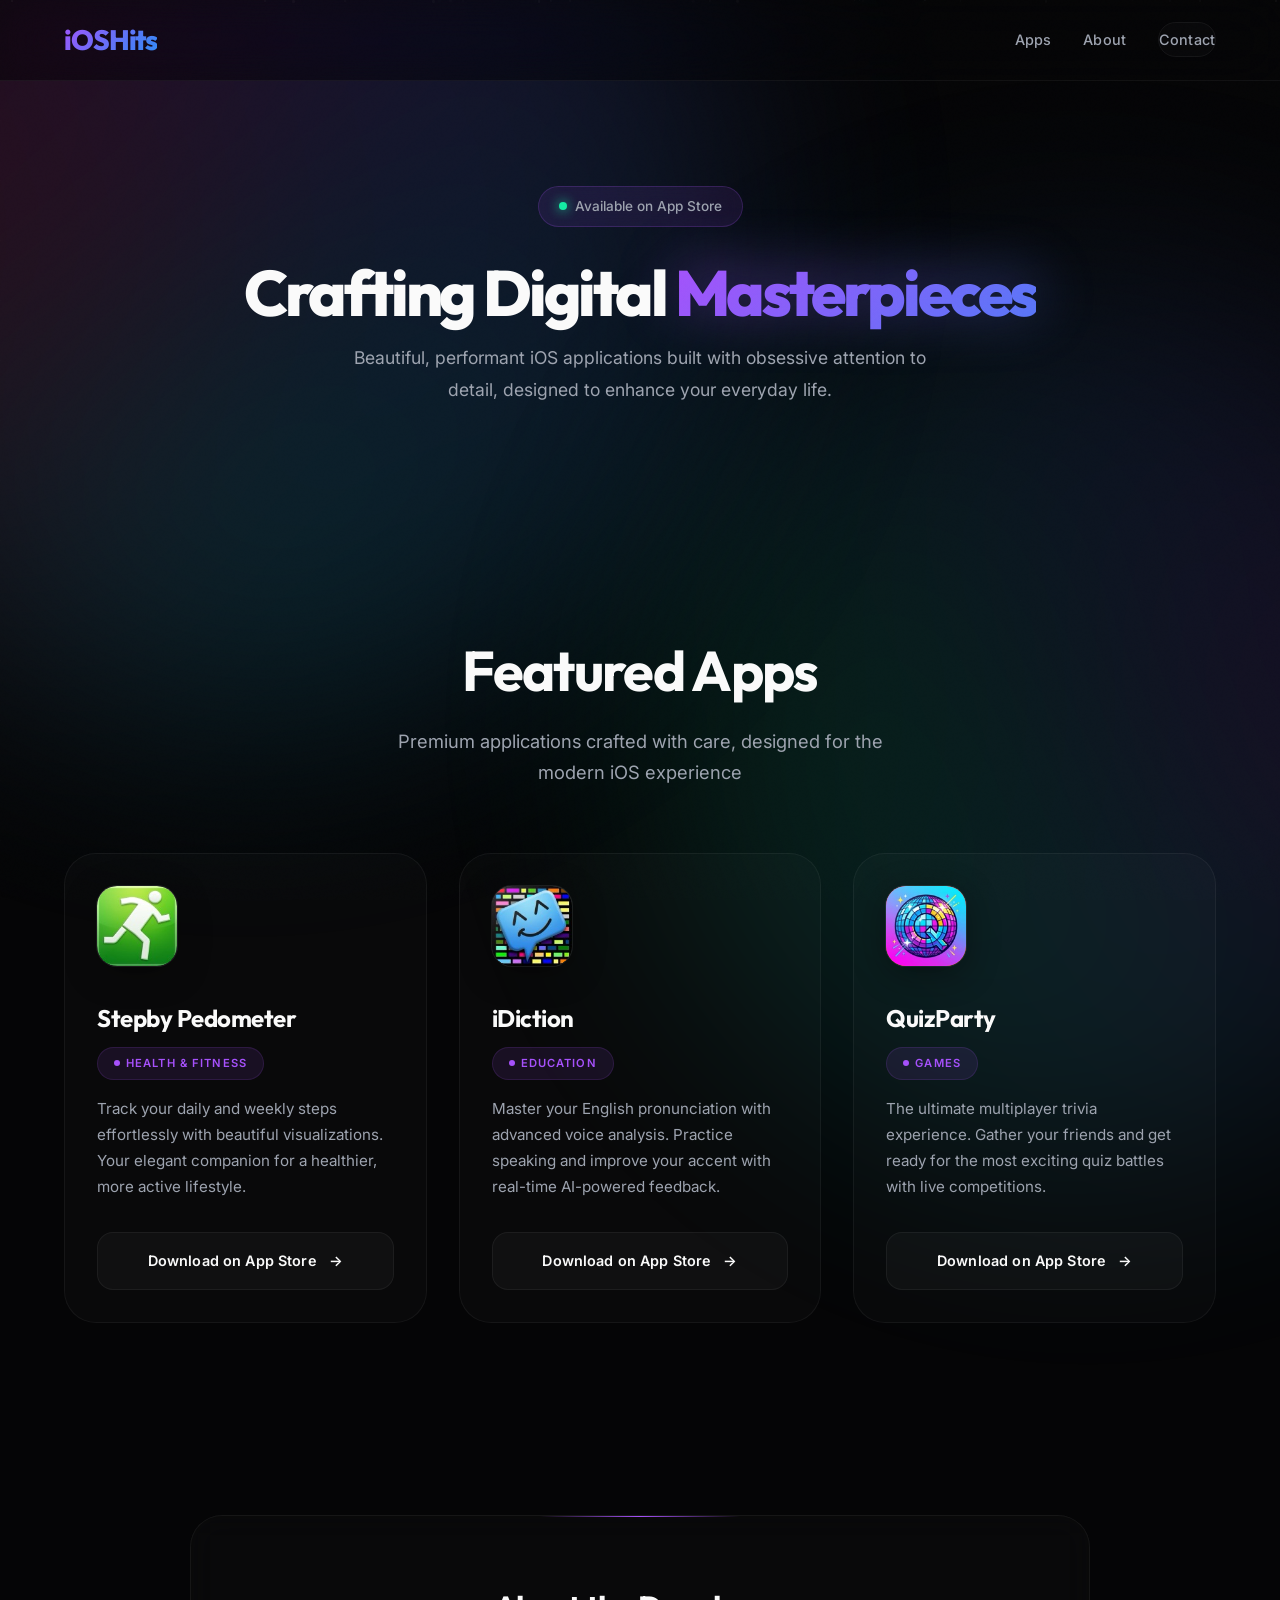
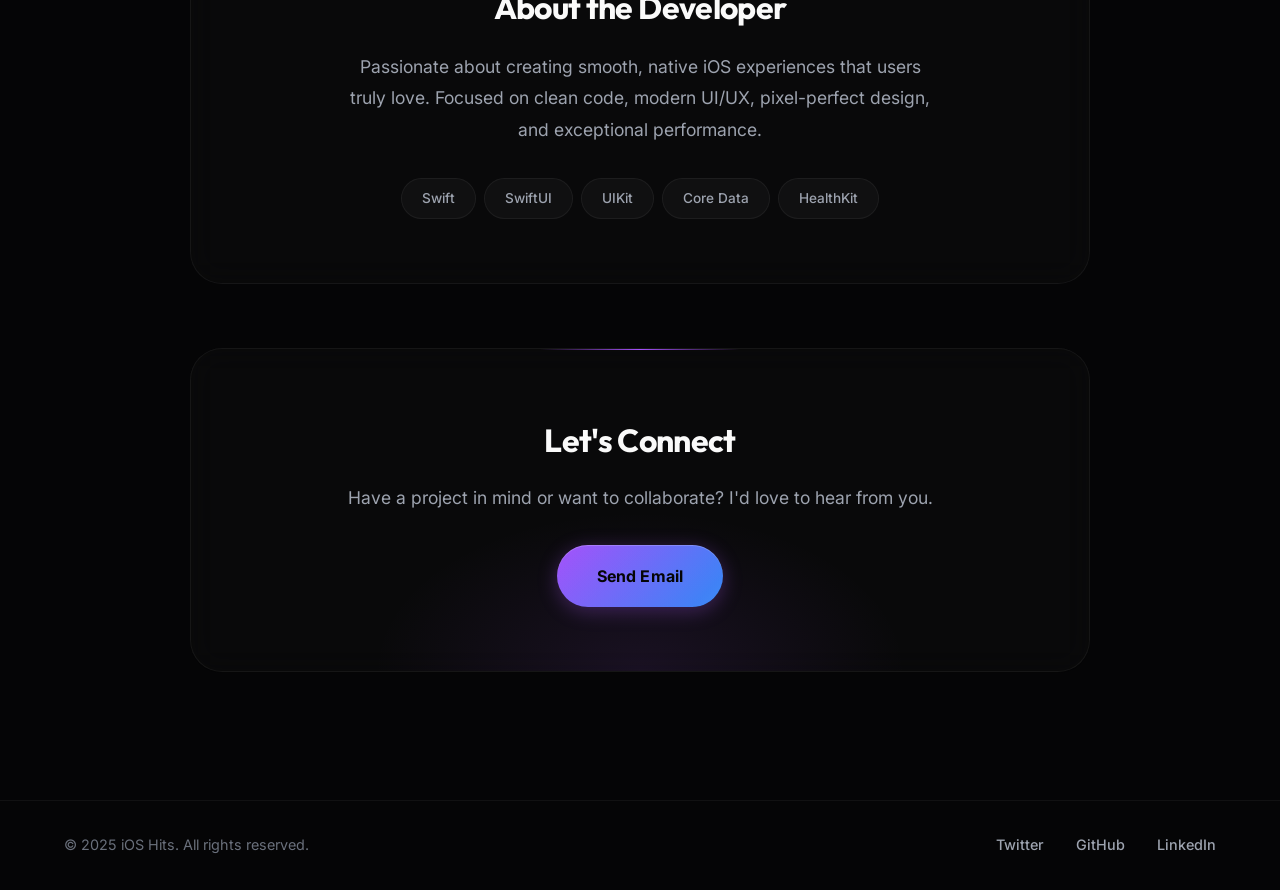
==== commit d5b181ee: "Add QuizParty app details and assets Updated index.html to include QuizParty in meta tags, structure" ====
--- a/index.html
+++ b/index.html
@@ -4,11 +4,11 @@
 <head>
     <meta charset="UTF-8">
     <meta name="viewport" content="width=device-width, initial-scale=1.0">
-    <title>iOS Hits - Premium iOS Applications | Stepby & iDiction</title>
+    <title>iOS Hits - Premium iOS Applications | Stepby, iDiction & QuizParty</title>
     <meta name="description"
-        content="Discover premium iOS applications by iOS Hits. Download Stepby Pedometer for step tracking and iDiction for pronunciation mastery. Available on the App Store.">
+        content="Discover premium iOS applications by iOS Hits. Download Stepby Pedometer, iDiction, and QuizParty on the App Store.">
     <meta name="keywords"
-        content="iOS apps, iPhone apps, Stepby, iDiction, pedometer, pronunciation app, step counter, English pronunciation, App Store">
+        content="iOS apps, iPhone apps, Stepby, iDiction, QuizParty, trivia game, party game, multiplayer trivia, pedometer, pronunciation app, step counter, English pronunciation, App Store">
     <meta name="author" content="iOS Hits">
     <meta name="robots" content="index, follow">
     <meta name="theme-color" content="#050507">
@@ -18,7 +18,7 @@
     <meta property="og:url" content="https://ioshits.com/">
     <meta property="og:title" content="iOS Hits - Premium iOS Applications">
     <meta property="og:description"
-        content="Discover premium iOS applications. Download Stepby Pedometer and iDiction from the App Store.">
+        content="Discover premium iOS applications. Download Stepby Pedometer, iDiction, and QuizParty from the App Store.">
     <meta property="og:image" content="https://ioshits.com/og-image.png">
     <meta property="og:site_name" content="iOS Hits">
 
@@ -27,7 +27,7 @@
     <meta name="twitter:url" content="https://ioshits.com/">
     <meta name="twitter:title" content="iOS Hits - Premium iOS Applications">
     <meta name="twitter:description"
-        content="Discover premium iOS applications. Download Stepby Pedometer and iDiction from the App Store.">
+        content="Discover premium iOS applications. Download Stepby Pedometer, iDiction, and QuizParty from the App Store.">
     <meta name="twitter:image" content="https://ioshits.com/og-image.png">
 
     <!-- Canonical URL -->
@@ -86,6 +86,21 @@
             "price": "0",
             "priceCurrency": "USD"
         }
+    }
+    </script>
+    <script type="application/ld+json">
+    {
+        "@context": "https://schema.org",
+        "@type": "SoftwareApplication",
+        "name": "QuizParty: Trivia Game",
+        "operatingSystem": "iOS",
+        "applicationCategory": "GameApplication",
+        "offers": {
+            "@type": "Offer",
+            "price": "0",
+            "priceCurrency": "USD"
+        },
+        "url": "https://apps.apple.com/us/app/quizparty-trivia-game/id6757132989"
     }
     </script>
 </head>
@@ -176,16 +191,21 @@
 
                 <!-- App 3: QuizParty -->
                 <article class="app-card glass-card" data-tilt>
-                    <div class="app-icon" style="background: linear-gradient(135deg, #ff0844 0%, #ffb199 100%);"
-                        aria-hidden="true">
-                        <span>QP</span>
+                    <div class="app-icon app-icon--quizparty" data-fallback="🎉" aria-hidden="true">
+                        <img src="quizparty_icon_128.jpg" alt="" width="80" height="80" loading="lazy"
+                            decoding="async">
                     </div>
                     <div class="app-info">
                         <h3>QuizParty</h3>
                         <p class="app-tag">Games</p>
                         <p class="app-desc">The ultimate multiplayer trivia experience. Gather your friends and get
                             ready for the most exciting quiz battles with live competitions.</p>
-                        <span class="coming-soon-badge">Coming Soon</span>
+                        <a href="https://apps.apple.com/us/app/quizparty-trivia-game/id6757132989" target="_blank"
+                            rel="noopener noreferrer" class="app-link"
+                            aria-label="Download QuizParty on the App Store">
+                            <span>Download on App Store</span>
+                            <span class="arrow" aria-hidden="true">→</span>
+                        </a>
                     </div>
                 </article>
             </div>
--- a/style.css
+++ b/style.css
@@ -746,6 +746,10 @@
     transition: all var(--duration-normal) var(--ease-out-expo);
 }
 
+.app-icon--quizparty {
+    background: var(--gradient-warm);
+}
+
 .app-icon::after {
     content: '';
     position: absolute;
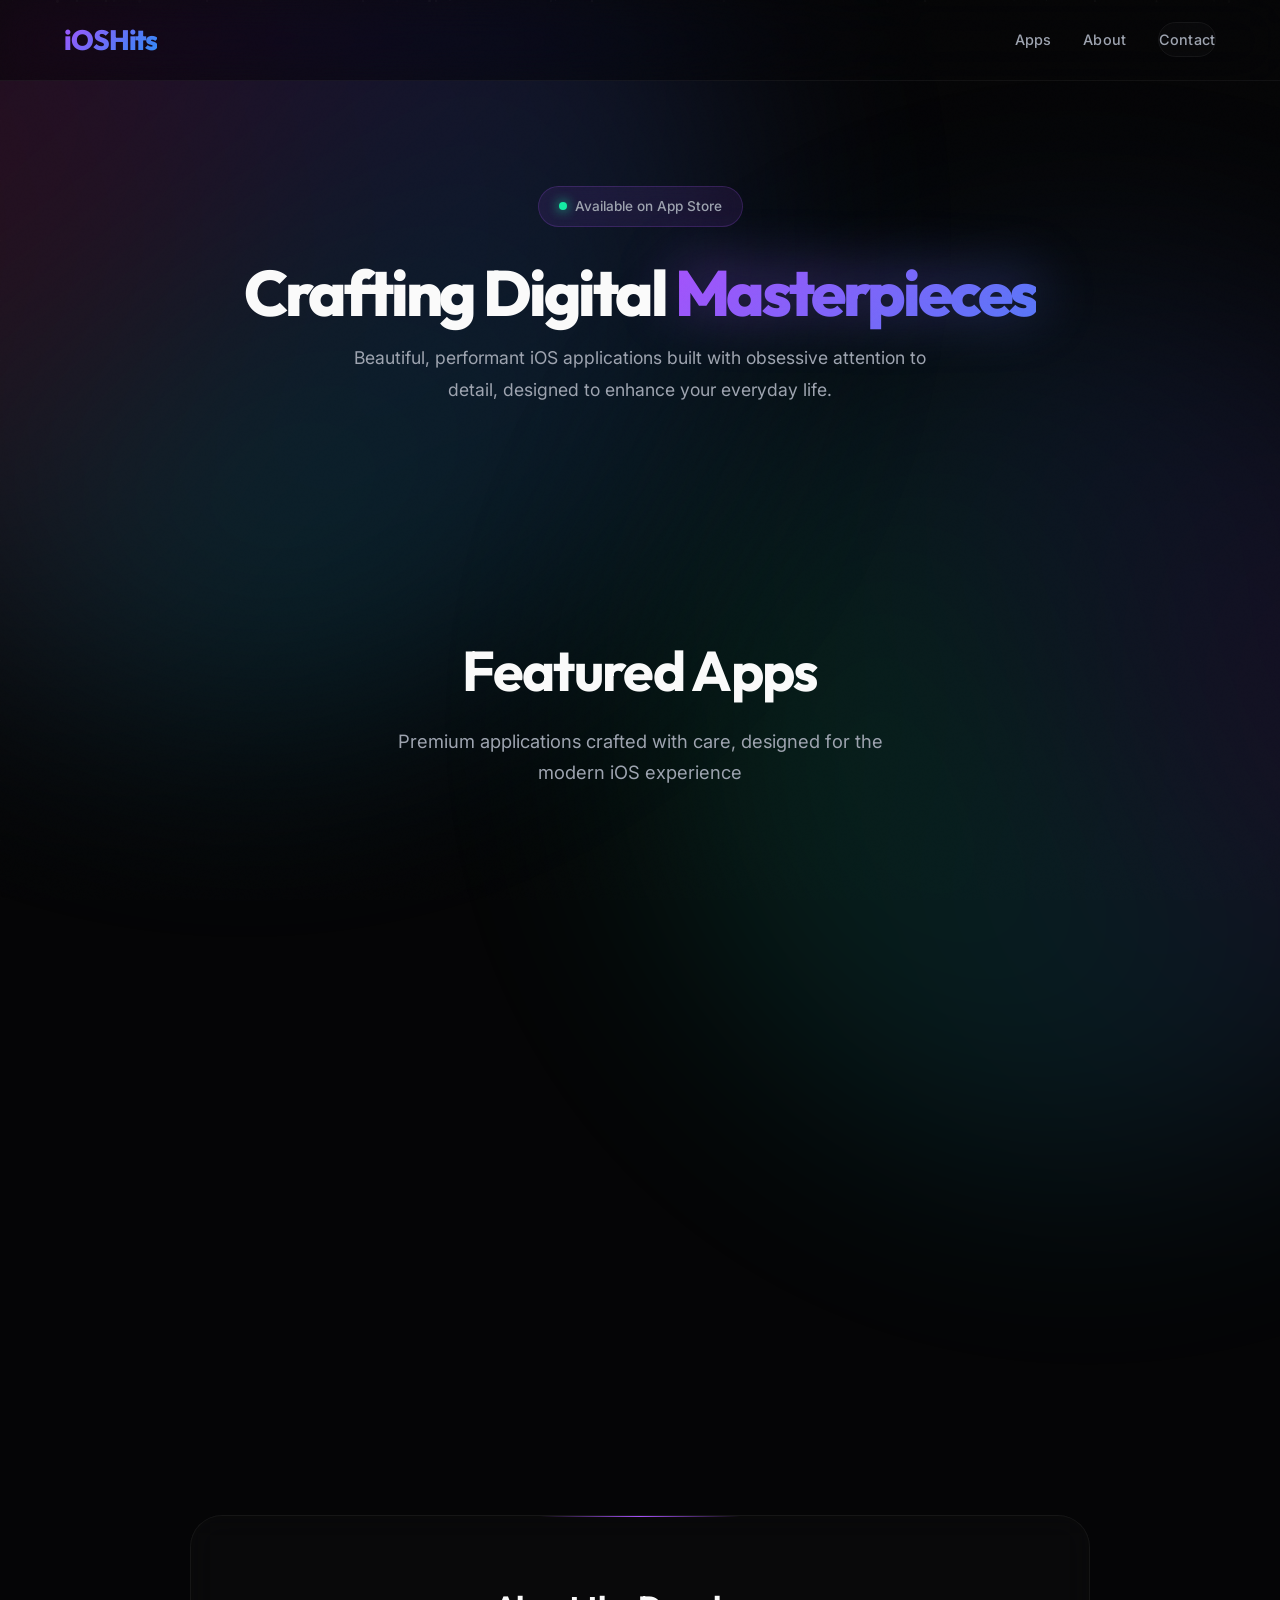
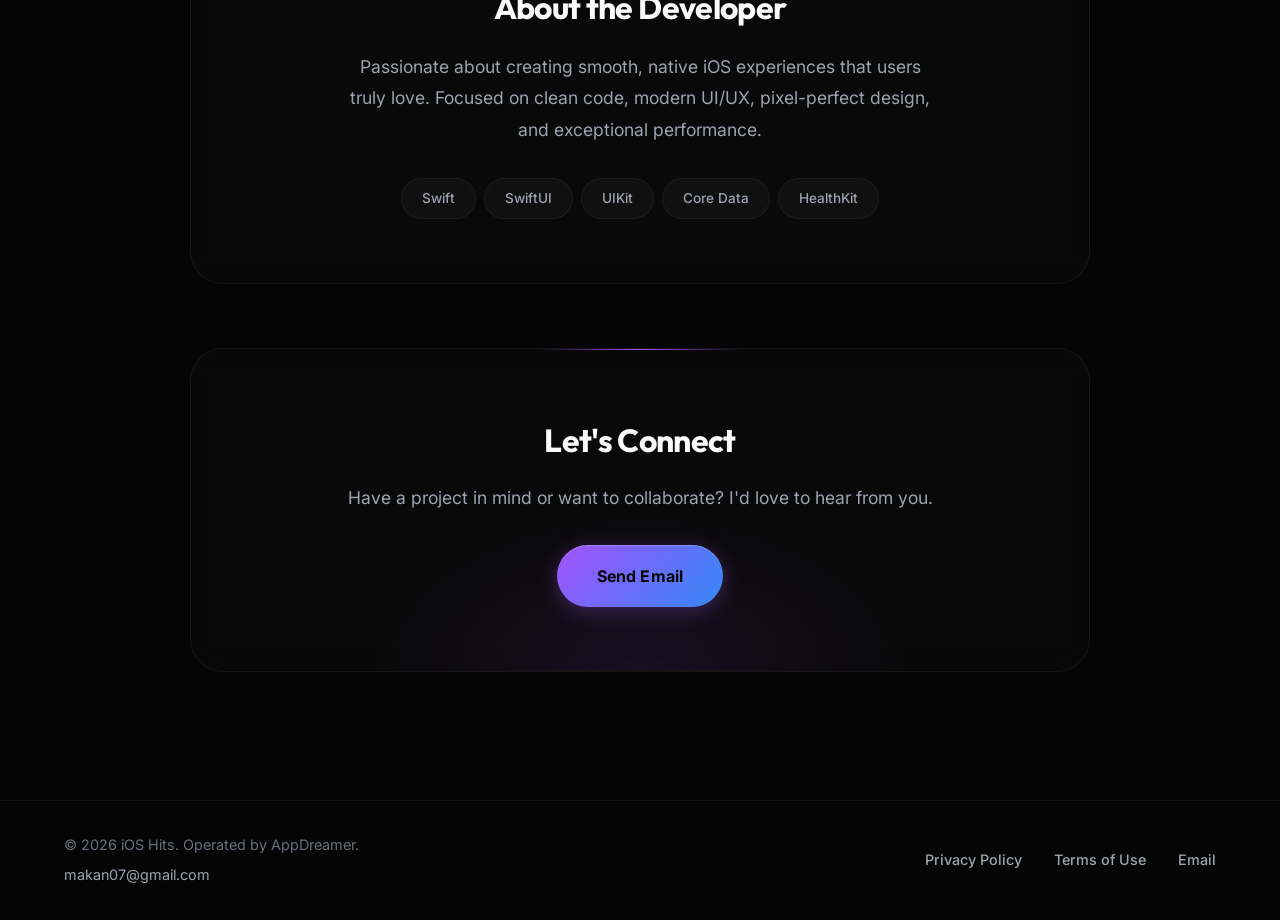
==== commit cdc33a81: "Add privacy policy and terms pages" ====
--- a/index.html
+++ b/index.html
@@ -33,10 +33,10 @@
     <!-- Canonical URL -->
     <link rel="canonical" href="https://ioshits.com/">
 
-    <link rel="icon" href="favicon.svg?v=20251228-2" type="image/svg+xml">
-    <link rel="icon" href="favicon.svg?v=20251228-2" sizes="any">
-    <link rel="apple-touch-icon" href="favicon.svg?v=20251228-2">
-    <link rel="stylesheet" href="style.css?v=20251228-2">
+    <link rel="icon" href="favicon.svg?v=20260318-1" type="image/svg+xml">
+    <link rel="icon" href="favicon.svg?v=20260318-1" sizes="any">
+    <link rel="apple-touch-icon" href="favicon.svg?v=20260318-1">
+    <link rel="stylesheet" href="style.css?v=20260318-1">
     <link rel="preconnect" href="https://fonts.googleapis.com">
     <link rel="preconnect" href="https://fonts.gstatic.com" crossorigin>
     <link
@@ -229,7 +229,7 @@
         <section id="contact" class="contact-section glass-panel">
             <h2>Let's Connect</h2>
             <p>Have a project in mind or want to collaborate? I'd love to hear from you.</p>
-            <a href="mailto:contact@ioshits.com" class="primary-button">
+            <a href="mailto:makan07@gmail.com" class="primary-button">
                 <span>Send Email</span>
             </a>
         </section>
@@ -237,15 +237,18 @@
 
     <!-- Footer -->
     <footer>
-        <p>© 2025 iOS Hits. All rights reserved.</p>
-        <nav class="social-links" aria-label="Social media links">
-            <a href="#" aria-label="Follow on Twitter">Twitter</a>
-            <a href="#" aria-label="View GitHub profile">GitHub</a>
-            <a href="#" aria-label="Connect on LinkedIn">LinkedIn</a>
+        <div class="footer-meta">
+            <p>© 2026 iOS Hits. Operated by AppDreamer.</p>
+            <p><a href="mailto:makan07@gmail.com">makan07@gmail.com</a></p>
+        </div>
+        <nav class="footer-links" aria-label="Footer links">
+            <a href="privacy-policy.html">Privacy Policy</a>
+            <a href="terms-of-use.html">Terms of Use</a>
+            <a href="mailto:makan07@gmail.com">Email</a>
         </nav>
     </footer>
 
-    <script src="script.js?v=20251228-2"></script>
+    <script src="script.js?v=20260318-1"></script>
 </body>
 
-</html>+</html>
--- a/style.css
+++ b/style.css
@@ -1080,12 +1080,29 @@
     font-size: 0.9rem;
 }
 
-.social-links {
+.footer-meta {
+    display: flex;
+    flex-direction: column;
+    gap: 0.35rem;
+}
+
+.footer-meta a {
+    color: var(--text-secondary);
+    text-decoration: none;
+    transition: color var(--duration-normal) var(--ease-out-expo);
+}
+
+.footer-meta a:hover {
+    color: var(--text-primary);
+}
+
+.footer-links {
     display: flex;
     gap: var(--space-lg);
-}
-
-.social-links a {
+    flex-wrap: wrap;
+}
+
+.footer-links a {
     color: var(--text-secondary);
     text-decoration: none;
     font-weight: 500;
@@ -1093,7 +1110,7 @@
     position: relative;
 }
 
-.social-links a::after {
+.footer-links a::after {
     content: '';
     position: absolute;
     bottom: -4px;
@@ -1104,12 +1121,158 @@
     transition: width var(--duration-normal) var(--ease-out-expo);
 }
 
-.social-links a:hover {
+.footer-links a:hover {
     color: var(--text-primary);
 }
 
-.social-links a:hover::after {
+.footer-links a:hover::after {
     width: 100%;
+}
+
+.legal-main {
+    padding: 9rem 5% var(--space-2xl);
+}
+
+.legal-shell {
+    max-width: 960px;
+    margin: 0 auto;
+}
+
+.legal-hero {
+    padding: var(--space-xl);
+    margin-bottom: var(--space-lg);
+}
+
+.legal-eyebrow {
+    display: inline-flex;
+    align-items: center;
+    gap: 0.5rem;
+    padding: 0.5rem 1rem;
+    background: rgba(168, 85, 247, 0.1);
+    border: 1px solid rgba(168, 85, 247, 0.2);
+    border-radius: var(--radius-full);
+    color: var(--text-secondary);
+    font-size: 0.82rem;
+    font-weight: 600;
+    letter-spacing: 0.08em;
+    text-transform: uppercase;
+}
+
+.legal-eyebrow::before {
+    content: '';
+    width: 8px;
+    height: 8px;
+    border-radius: 50%;
+    background: var(--accent-emerald);
+    box-shadow: 0 0 14px rgba(16, 185, 129, 0.75);
+}
+
+.legal-title {
+    font-family: var(--font-display);
+    font-size: clamp(2.2rem, 5vw, 4rem);
+    font-weight: 800;
+    line-height: 1.06;
+    letter-spacing: -0.04em;
+    margin: var(--space-lg) 0 var(--space-md);
+}
+
+.legal-summary {
+    color: var(--text-secondary);
+    font-size: 1.08rem;
+    line-height: 1.9;
+    max-width: 64ch;
+}
+
+.legal-meta {
+    display: flex;
+    flex-wrap: wrap;
+    gap: 0.85rem;
+    margin-top: var(--space-lg);
+}
+
+.legal-meta span {
+    display: inline-flex;
+    align-items: center;
+    padding: 0.65rem 1rem;
+    border-radius: var(--radius-full);
+    border: 1px solid var(--glass-border);
+    background: rgba(255, 255, 255, 0.03);
+    color: var(--text-secondary);
+    font-size: 0.9rem;
+}
+
+.legal-card {
+    padding: var(--space-xl);
+}
+
+.legal-note {
+    margin-bottom: var(--space-lg);
+    padding: 1rem 1.15rem;
+    border-radius: var(--radius-lg);
+    border: 1px solid rgba(168, 85, 247, 0.16);
+    background: linear-gradient(135deg, rgba(168, 85, 247, 0.1), rgba(59, 130, 246, 0.06));
+    color: var(--text-secondary);
+}
+
+.legal-section + .legal-section {
+    margin-top: var(--space-xl);
+}
+
+.legal-section h2 {
+    font-family: var(--font-display);
+    font-size: clamp(1.35rem, 3vw, 1.9rem);
+    font-weight: 700;
+    letter-spacing: -0.02em;
+    margin-bottom: 0.9rem;
+}
+
+.legal-section p,
+.legal-section li {
+    color: var(--text-secondary);
+    font-size: 1rem;
+    line-height: 1.85;
+}
+
+.legal-card a,
+.legal-note a {
+    color: var(--accent-cyan);
+    text-decoration: none;
+    transition: color var(--duration-normal) var(--ease-out-expo);
+}
+
+.legal-card a:hover,
+.legal-note a:hover {
+    color: var(--text-primary);
+}
+
+.legal-section p + p {
+    margin-top: 1rem;
+}
+
+.legal-section ul {
+    margin: 0.8rem 0 0;
+    padding-left: 1.35rem;
+}
+
+.legal-section li + li {
+    margin-top: 0.7rem;
+}
+
+.legal-inline-links {
+    display: flex;
+    flex-wrap: wrap;
+    gap: 0.75rem 1.25rem;
+    margin-top: 1rem;
+}
+
+.legal-inline-links a {
+    color: var(--text-primary);
+    text-decoration: none;
+    font-weight: 600;
+}
+
+.legal-inline-links a:hover {
+    color: var(--accent-cyan);
 }
 
 /* =====================================================
@@ -1210,6 +1373,45 @@
         gap: var(--space-md);
         text-align: center;
     }
+
+    .footer-meta {
+        align-items: center;
+    }
+
+    .footer-links {
+        justify-content: center;
+    }
+
+    .legal-main {
+        padding: 7rem var(--space-md) var(--space-xl);
+    }
+
+    .legal-hero,
+    .legal-card {
+        padding: var(--space-lg);
+        border-radius: var(--radius-lg);
+    }
+
+    .legal-title {
+        font-size: clamp(2rem, 8vw, 3rem);
+    }
+
+    .legal-nav {
+        position: static;
+        inset: auto;
+        background: none;
+        backdrop-filter: none;
+        -webkit-backdrop-filter: none;
+        flex-direction: row;
+        justify-content: flex-end;
+        opacity: 1;
+        visibility: visible;
+        gap: 0.75rem;
+    }
+
+    .legal-nav a {
+        font-size: 0.95rem;
+    }
 }
 
 @media (max-width: 480px) {
@@ -1240,6 +1442,15 @@
     .tech-item {
         font-size: 0.75rem;
         padding: 0.4rem 0.875rem;
+    }
+
+    .legal-nav {
+        flex-wrap: wrap;
+        justify-content: center;
+    }
+
+    .legal-nav a {
+        width: auto;
     }
 }
 
@@ -1306,4 +1517,4 @@
         break-inside: avoid;
         border: 1px solid #ddd;
     }
-}+}
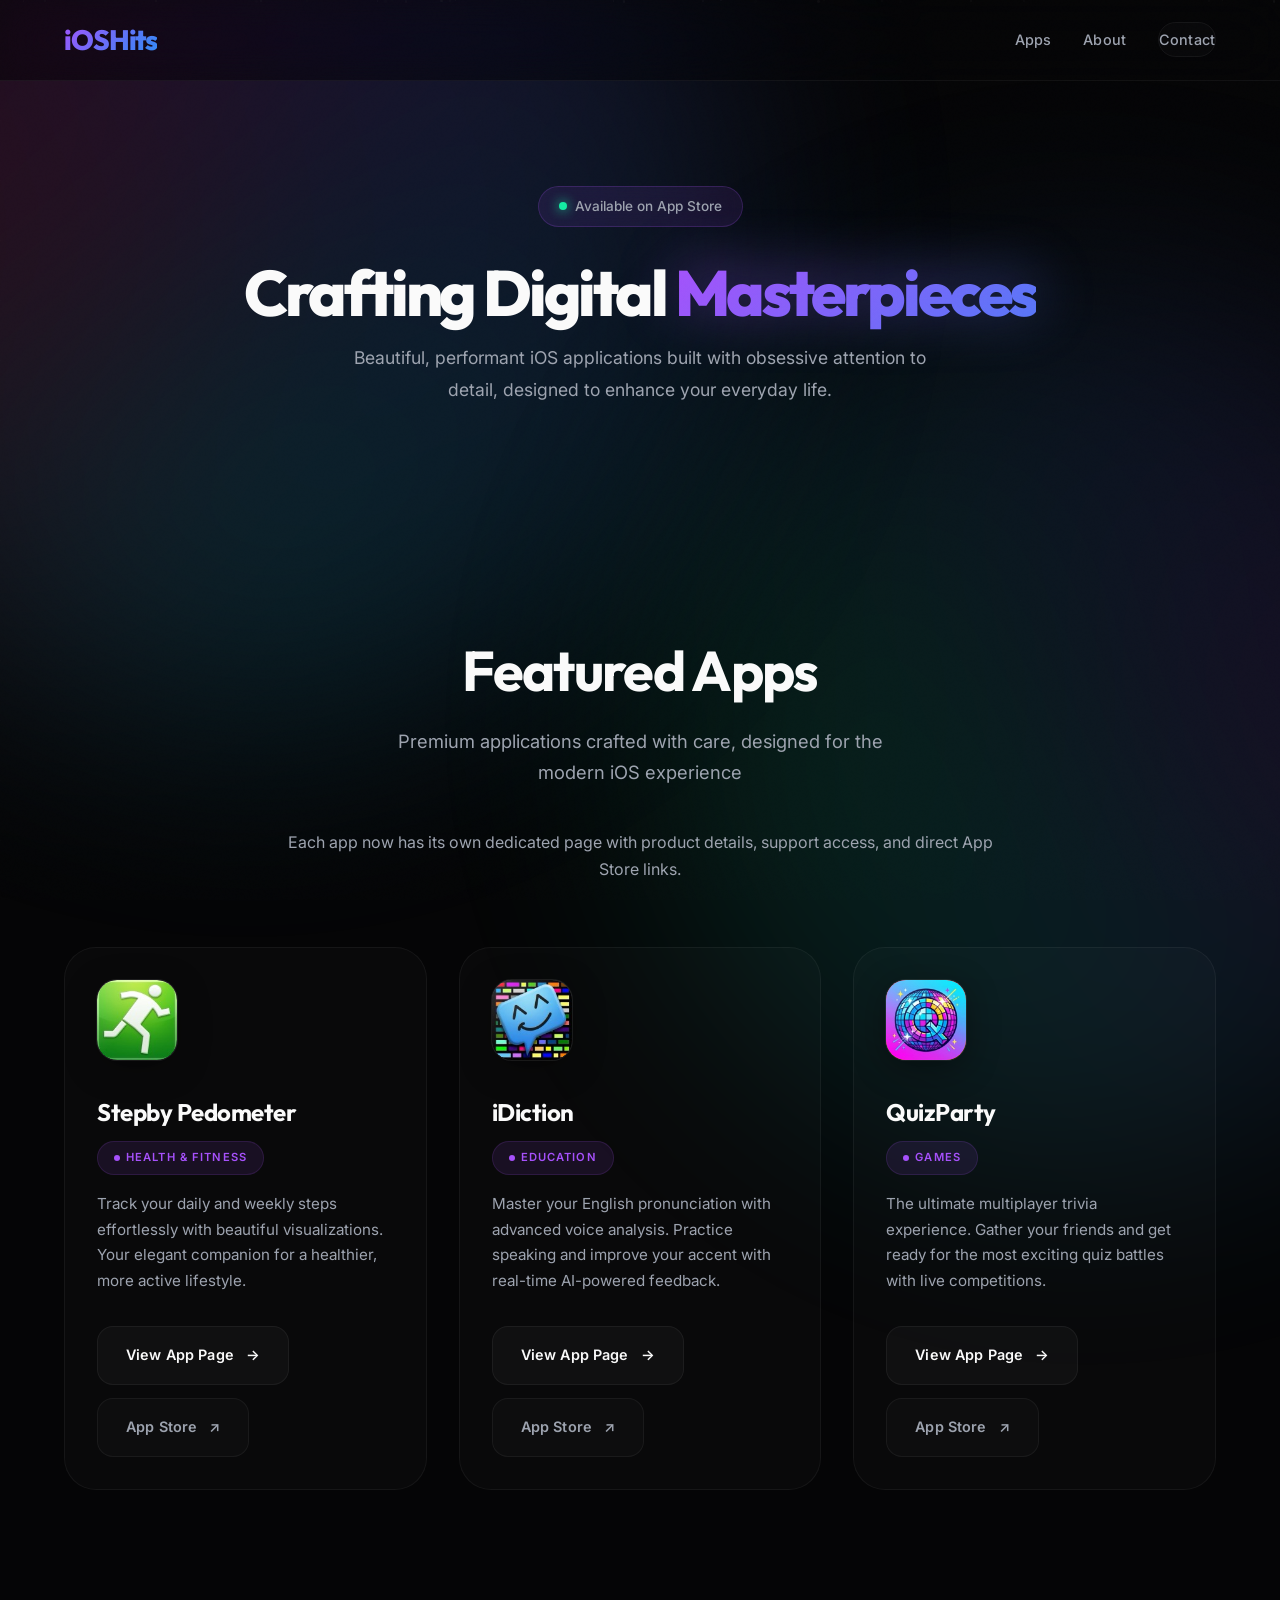
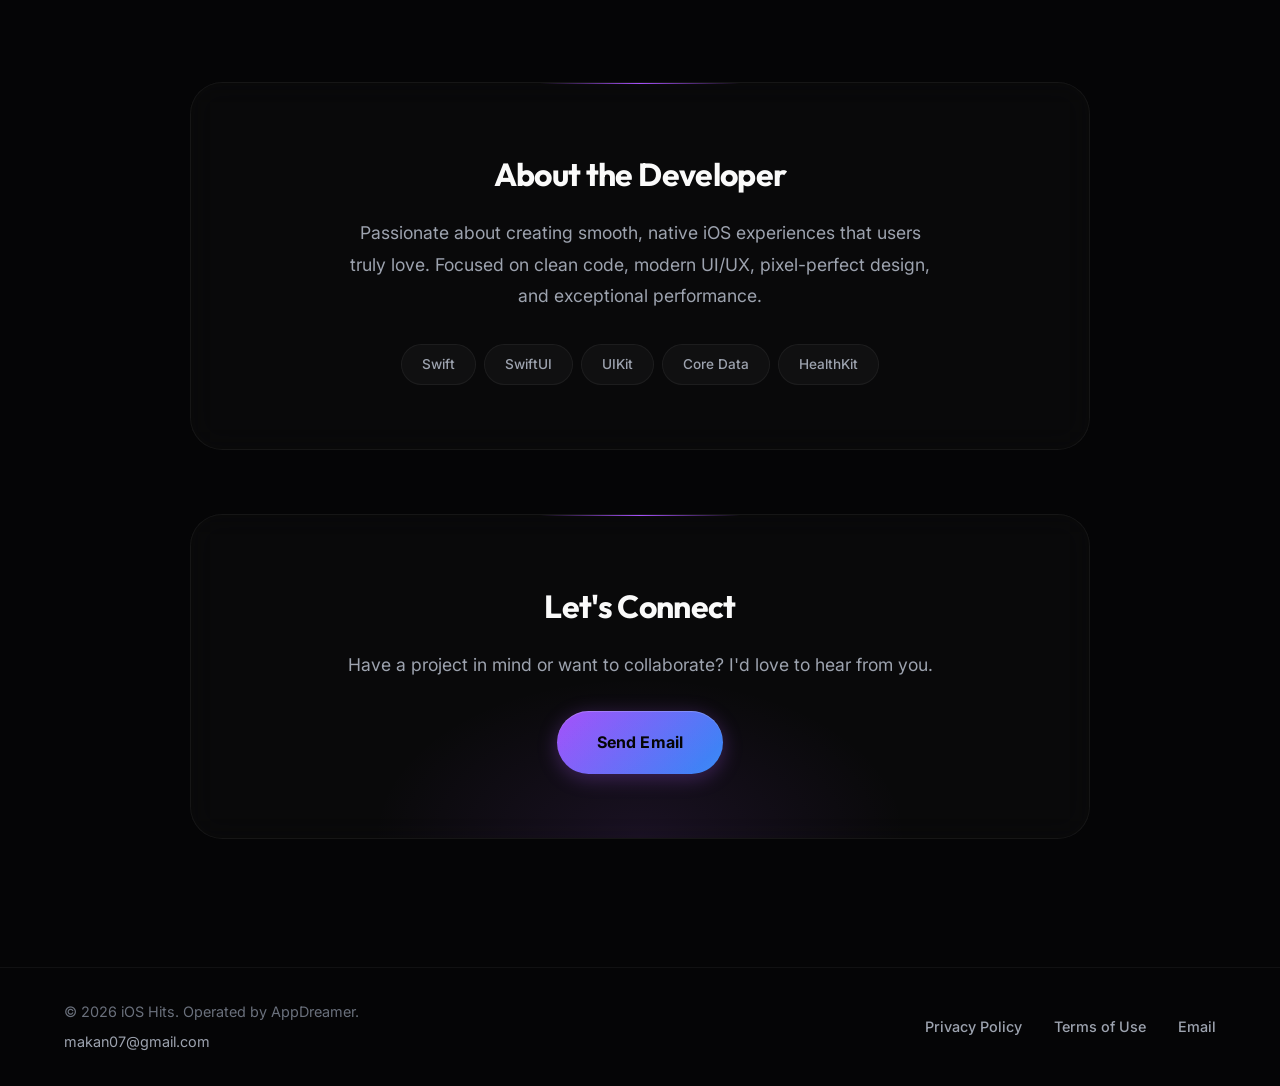
==== commit 80ec8043: "Add dedicated app pages and update site links Add standalone product pages for Stepby, iDiction, and" ====
--- a/index.html
+++ b/index.html
@@ -4,9 +4,9 @@
 <head>
     <meta charset="UTF-8">
     <meta name="viewport" content="width=device-width, initial-scale=1.0">
-    <title>iOS Hits - Premium iOS Applications | Stepby, iDiction & QuizParty</title>
+    <title>iOS Hits - Premium iOS Applications | Dedicated Pages for Stepby, iDiction &amp; QuizParty</title>
     <meta name="description"
-        content="Discover premium iOS applications by iOS Hits. Download Stepby Pedometer, iDiction, and QuizParty on the App Store.">
+        content="Explore premium iOS applications by iOS Hits with dedicated pages for Stepby Pedometer, iDiction, and QuizParty, plus direct App Store access and support links.">
     <meta name="keywords"
         content="iOS apps, iPhone apps, Stepby, iDiction, QuizParty, trivia game, party game, multiplayer trivia, pedometer, pronunciation app, step counter, English pronunciation, App Store">
     <meta name="author" content="iOS Hits">
@@ -18,7 +18,7 @@
     <meta property="og:url" content="https://ioshits.com/">
     <meta property="og:title" content="iOS Hits - Premium iOS Applications">
     <meta property="og:description"
-        content="Discover premium iOS applications. Download Stepby Pedometer, iDiction, and QuizParty from the App Store.">
+        content="Explore premium iOS applications with dedicated product pages for Stepby Pedometer, iDiction, and QuizParty.">
     <meta property="og:image" content="https://ioshits.com/og-image.png">
     <meta property="og:site_name" content="iOS Hits">
 
@@ -27,20 +27,20 @@
     <meta name="twitter:url" content="https://ioshits.com/">
     <meta name="twitter:title" content="iOS Hits - Premium iOS Applications">
     <meta name="twitter:description"
-        content="Discover premium iOS applications. Download Stepby Pedometer, iDiction, and QuizParty from the App Store.">
+        content="Explore premium iOS applications with dedicated product pages for Stepby Pedometer, iDiction, and QuizParty.">
     <meta name="twitter:image" content="https://ioshits.com/og-image.png">
 
     <!-- Canonical URL -->
     <link rel="canonical" href="https://ioshits.com/">
 
-    <link rel="icon" href="favicon.svg?v=20260318-1" type="image/svg+xml">
-    <link rel="icon" href="favicon.svg?v=20260318-1" sizes="any">
-    <link rel="apple-touch-icon" href="favicon.svg?v=20260318-1">
-    <link rel="stylesheet" href="style.css?v=20260318-1">
+    <link rel="icon" href="favicon.svg?v=20260322-1" type="image/svg+xml">
+    <link rel="icon" href="favicon.svg?v=20260322-1" sizes="any">
+    <link rel="apple-touch-icon" href="favicon.svg?v=20260322-1">
+    <link rel="stylesheet" href="style.css?v=20260322-1">
     <link rel="preconnect" href="https://fonts.googleapis.com">
     <link rel="preconnect" href="https://fonts.gstatic.com" crossorigin>
     <link
-        href="https://fonts.googleapis.com/css2?family=Outfit:wght@300;400;500;600;700;800&family=Inter:wght@400;500;600;700&display=swap"
+        href="https://fonts.googleapis.com/css2?family=Outfit:wght@300;400;500;600;700;800&amp;family=Inter:wght@400;500;600;700&amp;display=swap"
         rel="stylesheet">
 
     <!-- Structured Data -->
@@ -67,11 +67,8 @@
             "price": "0",
             "priceCurrency": "USD"
         },
-        "aggregateRating": {
-            "@type": "AggregateRating",
-            "ratingValue": "4.5",
-            "ratingCount": "100"
-        }
+        "url": "https://ioshits.com/stepby.html",
+        "downloadUrl": "https://apps.apple.com/us/app/stepby-daily-weekly-pedometer/id1224976347"
     }
     </script>
     <script type="application/ld+json">
@@ -85,7 +82,9 @@
             "@type": "Offer",
             "price": "0",
             "priceCurrency": "USD"
-        }
+        },
+        "url": "https://ioshits.com/idiction.html",
+        "downloadUrl": "https://apps.apple.com/us/app/idiction/id1199822929"
     }
     </script>
     <script type="application/ld+json">
@@ -100,7 +99,8 @@
             "price": "0",
             "priceCurrency": "USD"
         },
-        "url": "https://apps.apple.com/us/app/quizparty-trivia-game/id6757132989"
+        "url": "https://ioshits.com/quizparty.html",
+        "downloadUrl": "https://apps.apple.com/us/app/quizparty-trivia-game/id6757132989"
     }
     </script>
 </head>
@@ -150,6 +150,8 @@
             <h2 class="section-title">Featured Apps</h2>
             <p class="section-subtitle">Premium applications crafted with care, designed for the modern iOS experience
             </p>
+            <p class="apps-note">Each app now has its own dedicated page with product details, support access, and
+                direct App Store links.</p>
 
             <div class="apps-grid">
                 <!-- App 1: Stepby -->
@@ -159,15 +161,22 @@
                     </div>
                     <div class="app-info">
                         <h3>Stepby Pedometer</h3>
-                        <p class="app-tag">Health & Fitness</p>
+                        <p class="app-tag">Health &amp; Fitness</p>
                         <p class="app-desc">Track your daily and weekly steps effortlessly with beautiful
                             visualizations. Your elegant companion for a healthier, more active lifestyle.</p>
-                        <a href="https://apps.apple.com/us/app/stepby-daily-weekly-pedometer/id1224976347"
-                            target="_blank" rel="noopener noreferrer" class="app-link"
-                            aria-label="Download Stepby Pedometer on the App Store">
-                            <span>Download on App Store</span>
-                            <span class="arrow" aria-hidden="true">→</span>
-                        </a>
+                        <div class="app-actions">
+                            <a href="stepby.html" class="app-link"
+                                aria-label="Open the dedicated Stepby Pedometer page">
+                                <span>View App Page</span>
+                                <span class="arrow" aria-hidden="true">→</span>
+                            </a>
+                            <a href="https://apps.apple.com/us/app/stepby-daily-weekly-pedometer/id1224976347"
+                                target="_blank" rel="noopener noreferrer" class="app-link app-link--secondary"
+                                aria-label="Download Stepby Pedometer on the App Store">
+                                <span>App Store</span>
+                                <span class="arrow" aria-hidden="true">↗</span>
+                            </a>
+                        </div>
                     </div>
                 </article>
 
@@ -181,11 +190,18 @@
                         <p class="app-tag">Education</p>
                         <p class="app-desc">Master your English pronunciation with advanced voice analysis. Practice
                             speaking and improve your accent with real-time AI-powered feedback.</p>
-                        <a href="https://apps.apple.com/us/app/idiction/id1199822929" target="_blank"
-                            rel="noopener noreferrer" class="app-link" aria-label="Download iDiction on the App Store">
-                            <span>Download on App Store</span>
-                            <span class="arrow" aria-hidden="true">→</span>
-                        </a>
+                        <div class="app-actions">
+                            <a href="idiction.html" class="app-link" aria-label="Open the dedicated iDiction page">
+                                <span>View App Page</span>
+                                <span class="arrow" aria-hidden="true">→</span>
+                            </a>
+                            <a href="https://apps.apple.com/us/app/idiction/id1199822929" target="_blank"
+                                rel="noopener noreferrer" class="app-link app-link--secondary"
+                                aria-label="Download iDiction on the App Store">
+                                <span>App Store</span>
+                                <span class="arrow" aria-hidden="true">↗</span>
+                            </a>
+                        </div>
                     </div>
                 </article>
 
@@ -200,12 +216,18 @@
                         <p class="app-tag">Games</p>
                         <p class="app-desc">The ultimate multiplayer trivia experience. Gather your friends and get
                             ready for the most exciting quiz battles with live competitions.</p>
-                        <a href="https://apps.apple.com/us/app/quizparty-trivia-game/id6757132989" target="_blank"
-                            rel="noopener noreferrer" class="app-link"
-                            aria-label="Download QuizParty on the App Store">
-                            <span>Download on App Store</span>
-                            <span class="arrow" aria-hidden="true">→</span>
-                        </a>
+                        <div class="app-actions">
+                            <a href="quizparty.html" class="app-link" aria-label="Open the dedicated QuizParty page">
+                                <span>View App Page</span>
+                                <span class="arrow" aria-hidden="true">→</span>
+                            </a>
+                            <a href="https://apps.apple.com/us/app/quizparty-trivia-game/id6757132989" target="_blank"
+                                rel="noopener noreferrer" class="app-link app-link--secondary"
+                                aria-label="Download QuizParty on the App Store">
+                                <span>App Store</span>
+                                <span class="arrow" aria-hidden="true">↗</span>
+                            </a>
+                        </div>
                     </div>
                 </article>
             </div>
@@ -248,7 +270,7 @@
         </nav>
     </footer>
 
-    <script src="script.js?v=20260318-1"></script>
+    <script src="script.js?v=20260322-1"></script>
 </body>
 
 </html>
--- a/style.css
+++ b/style.css
@@ -1276,11 +1276,275 @@
 }
 
 /* =====================================================
+   APP DETAIL PAGES
+   ===================================================== */
+.apps-note {
+    color: var(--text-secondary);
+    text-align: center;
+    max-width: 720px;
+    margin: -1.5rem auto var(--space-xl);
+}
+
+.app-actions {
+    display: flex;
+    flex-wrap: wrap;
+    gap: 0.85rem;
+    margin-top: auto;
+}
+
+.app-actions .app-link {
+    margin-top: 0;
+}
+
+.app-link--secondary {
+    background: rgba(255, 255, 255, 0.02);
+    color: var(--text-secondary);
+}
+
+.app-link--secondary:hover {
+    color: var(--bg-primary);
+}
+
+.app-main {
+    padding: 7rem 5% var(--space-2xl);
+}
+
+.app-hero {
+    min-height: auto;
+    padding: 2rem 0 0;
+}
+
+.app-hero-card {
+    max-width: 1200px;
+    margin: 0 auto;
+    padding: clamp(1.5rem, 4vw, 3rem);
+}
+
+.back-link {
+    display: inline-flex;
+    align-items: center;
+    gap: 0.55rem;
+    color: var(--text-secondary);
+    text-decoration: none;
+    font-weight: 600;
+    margin-bottom: var(--space-lg);
+    transition: color var(--duration-normal) var(--ease-out-expo);
+}
+
+.back-link:hover {
+    color: var(--text-primary);
+}
+
+.app-hero-layout {
+    display: grid;
+    grid-template-columns: minmax(120px, 180px) 1fr;
+    gap: clamp(1.5rem, 4vw, 3rem);
+    align-items: center;
+}
+
+.app-hero-icon {
+    width: min(180px, 32vw);
+    aspect-ratio: 1;
+    border-radius: 28px;
+    overflow: hidden;
+    box-shadow:
+        var(--shadow-lg),
+        0 0 0 1px rgba(255, 255, 255, 0.1),
+        inset 0 1px 0 rgba(255, 255, 255, 0.15);
+}
+
+.app-hero-icon img {
+    width: 100%;
+    height: 100%;
+    object-fit: cover;
+    display: block;
+}
+
+.app-hero-copy h1 {
+    font-family: var(--font-display);
+    font-size: clamp(2.7rem, 7vw, 5.5rem);
+    line-height: 0.96;
+    letter-spacing: -0.05em;
+    margin-bottom: var(--space-md);
+}
+
+.app-hero-copy p {
+    color: var(--text-secondary);
+    font-size: 1.12rem;
+    max-width: 60ch;
+}
+
+.app-eyebrow {
+    display: inline-flex;
+    align-items: center;
+    gap: 0.5rem;
+    padding: 0.5rem 1rem;
+    border-radius: var(--radius-full);
+    background: rgba(255, 255, 255, 0.04);
+    border: 1px solid var(--glass-border);
+    color: var(--text-secondary);
+    font-size: 0.82rem;
+    font-weight: 700;
+    letter-spacing: 0.08em;
+    text-transform: uppercase;
+    margin-bottom: var(--space-lg);
+}
+
+.app-eyebrow::before {
+    content: '';
+    width: 8px;
+    height: 8px;
+    border-radius: 50%;
+    background: var(--accent-cyan);
+    box-shadow: 0 0 16px rgba(34, 211, 238, 0.7);
+}
+
+.app-hero-actions {
+    display: flex;
+    flex-wrap: wrap;
+    gap: 0.9rem;
+    margin-top: var(--space-lg);
+}
+
+.app-detail-section + .app-detail-section {
+    margin-top: var(--space-xl);
+}
+
+.detail-facts-grid,
+.feature-grid,
+.related-grid {
+    display: grid;
+    gap: var(--space-lg);
+}
+
+.detail-facts-grid {
+    grid-template-columns: repeat(4, minmax(0, 1fr));
+}
+
+.feature-grid {
+    grid-template-columns: repeat(3, minmax(0, 1fr));
+}
+
+.related-grid {
+    grid-template-columns: repeat(2, minmax(0, 1fr));
+}
+
+.detail-fact,
+.feature-card,
+.related-card,
+.support-panel {
+    padding: var(--space-lg);
+}
+
+.detail-label,
+.feature-kicker {
+    display: inline-block;
+    color: var(--text-muted);
+    font-size: 0.75rem;
+    font-weight: 700;
+    letter-spacing: 0.12em;
+    text-transform: uppercase;
+    margin-bottom: 0.8rem;
+}
+
+.detail-value {
+    font-family: var(--font-display);
+    font-size: 1.25rem;
+    font-weight: 700;
+    letter-spacing: -0.03em;
+    margin-bottom: 0.55rem;
+}
+
+.detail-fact p,
+.feature-card p,
+.support-panel p,
+.related-card p {
+    color: var(--text-secondary);
+}
+
+.feature-card h3,
+.related-card h3,
+.story-copy h2,
+.support-panel h2 {
+    font-family: var(--font-display);
+    font-size: clamp(1.4rem, 2.6vw, 2rem);
+    font-weight: 700;
+    letter-spacing: -0.03em;
+    margin-bottom: 0.75rem;
+}
+
+.story-section {
+    max-width: 1100px;
+    margin: var(--space-xl) auto 0;
+    padding: clamp(1.5rem, 4vw, 3rem);
+}
+
+.story-copy {
+    max-width: 72ch;
+}
+
+.story-copy p + p {
+    margin-top: 1rem;
+}
+
+.support-panel {
+    max-width: 1100px;
+    margin: var(--space-xl) auto 0;
+}
+
+.support-links {
+    display: flex;
+    flex-wrap: wrap;
+    gap: 0.9rem;
+    margin-top: var(--space-lg);
+}
+
+.support-links a {
+    display: inline-flex;
+    align-items: center;
+    justify-content: center;
+    padding: 0.95rem 1.25rem;
+    border-radius: var(--radius-md);
+    border: 1px solid var(--glass-border);
+    background: rgba(255, 255, 255, 0.03);
+    color: var(--text-primary);
+    font-weight: 600;
+    text-decoration: none;
+    transition: all var(--duration-normal) var(--ease-out-expo);
+}
+
+.support-links a:hover {
+    background: rgba(255, 255, 255, 0.07);
+    transform: translateY(-2px);
+}
+
+.related-card {
+    text-decoration: none;
+    color: inherit;
+}
+
+.related-card:hover {
+    color: inherit;
+}
+
+.related-card .app-tag {
+    margin-bottom: 0.85rem;
+}
+
+/* =====================================================
    RESPONSIVE DESIGN
    ===================================================== */
 @media (max-width: 1024px) {
     .apps-grid {
         grid-template-columns: repeat(2, 1fr);
+    }
+
+    .detail-facts-grid {
+        grid-template-columns: repeat(2, minmax(0, 1fr));
+    }
+
+    .feature-grid {
+        grid-template-columns: 1fr;
     }
 }
 
@@ -1412,6 +1676,33 @@
     .legal-nav a {
         font-size: 0.95rem;
     }
+
+    .app-main {
+        padding: 6.5rem var(--space-md) var(--space-xl);
+    }
+
+    .app-hero-layout {
+        grid-template-columns: 1fr;
+    }
+
+    .app-hero-icon {
+        width: min(140px, 40vw);
+    }
+
+    .app-hero-copy h1 {
+        font-size: clamp(2.3rem, 11vw, 4rem);
+    }
+
+    .detail-facts-grid,
+    .related-grid {
+        grid-template-columns: 1fr;
+    }
+
+    .story-section,
+    .support-panel {
+        padding: var(--space-lg);
+        border-radius: var(--radius-lg);
+    }
 }
 
 @media (max-width: 480px) {
@@ -1451,6 +1742,23 @@
 
     .legal-nav a {
         width: auto;
+    }
+
+    .app-actions,
+    .app-hero-actions,
+    .support-links {
+        flex-direction: column;
+    }
+
+    .app-hero-copy p,
+    .apps-note {
+        font-size: 1rem;
+    }
+
+    .app-hero-actions .primary-button,
+    .app-hero-actions .app-link,
+    .support-links a {
+        width: 100%;
     }
 }
 
